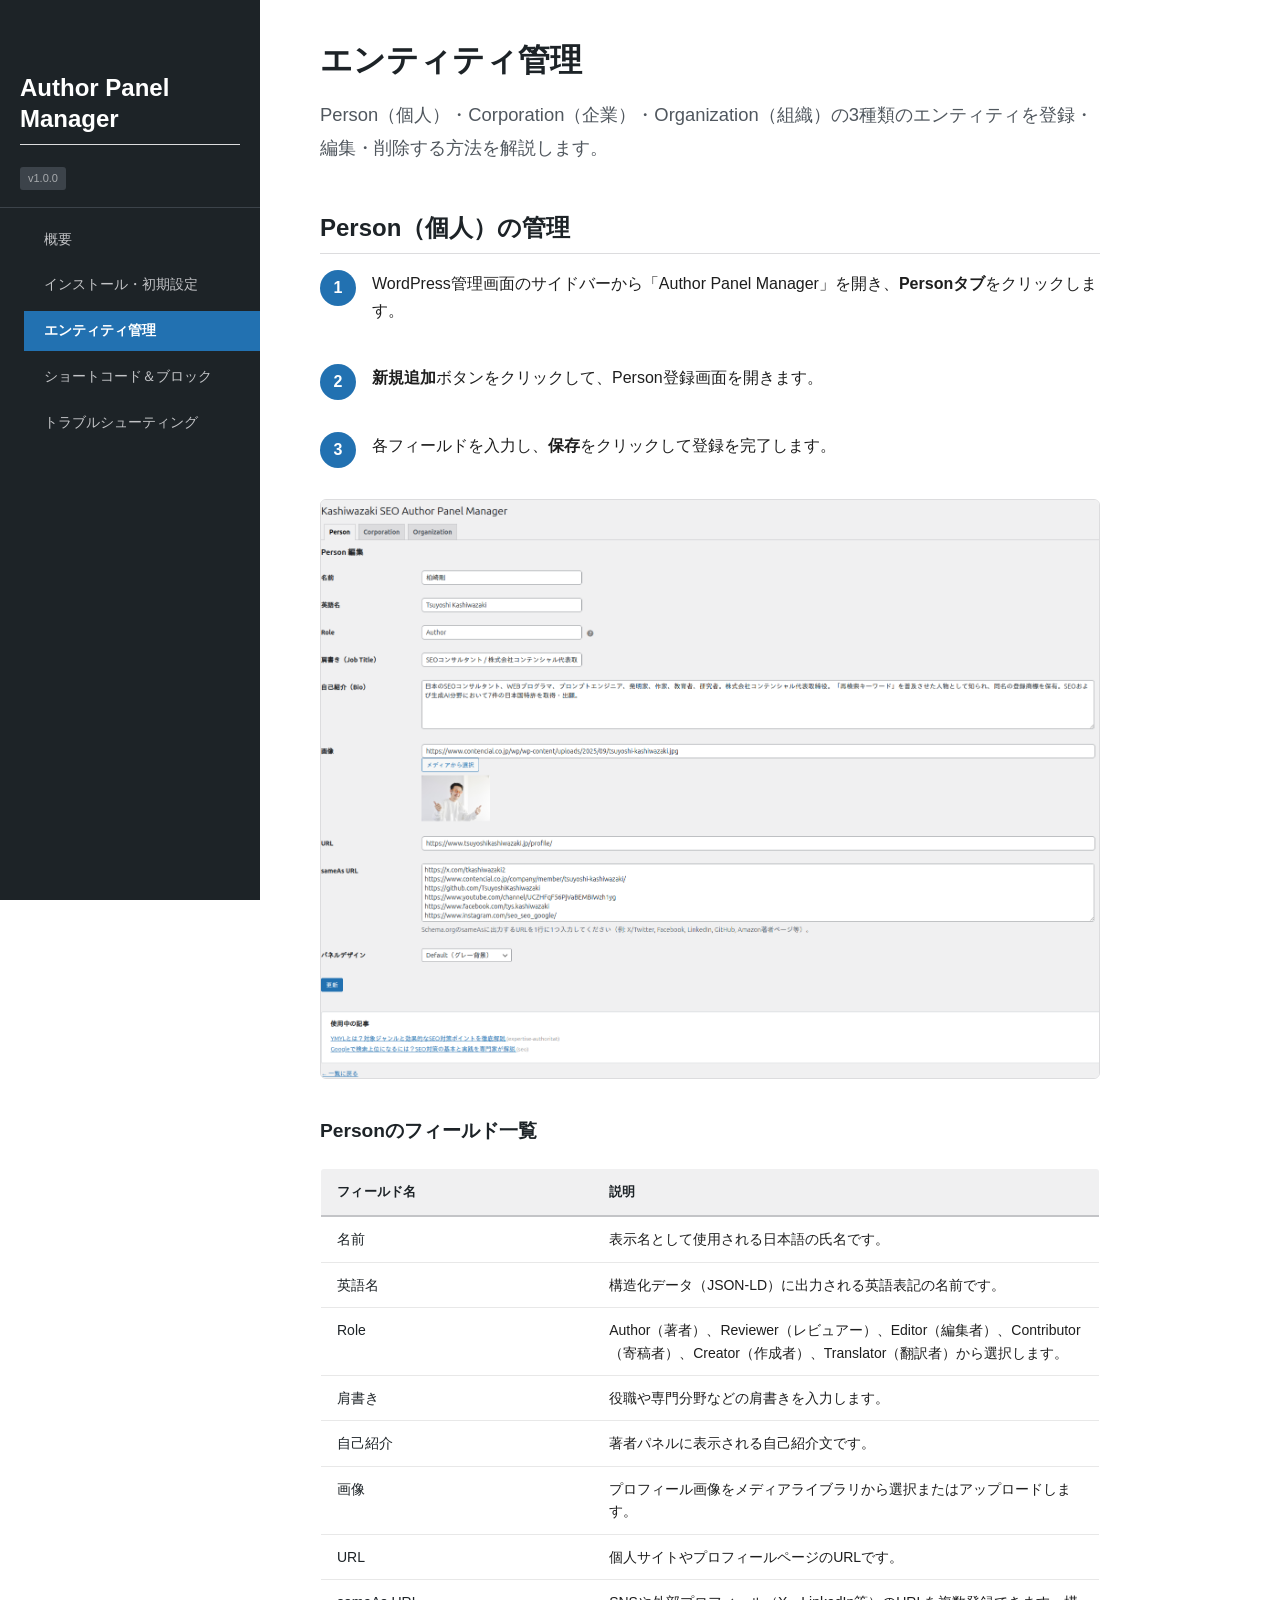
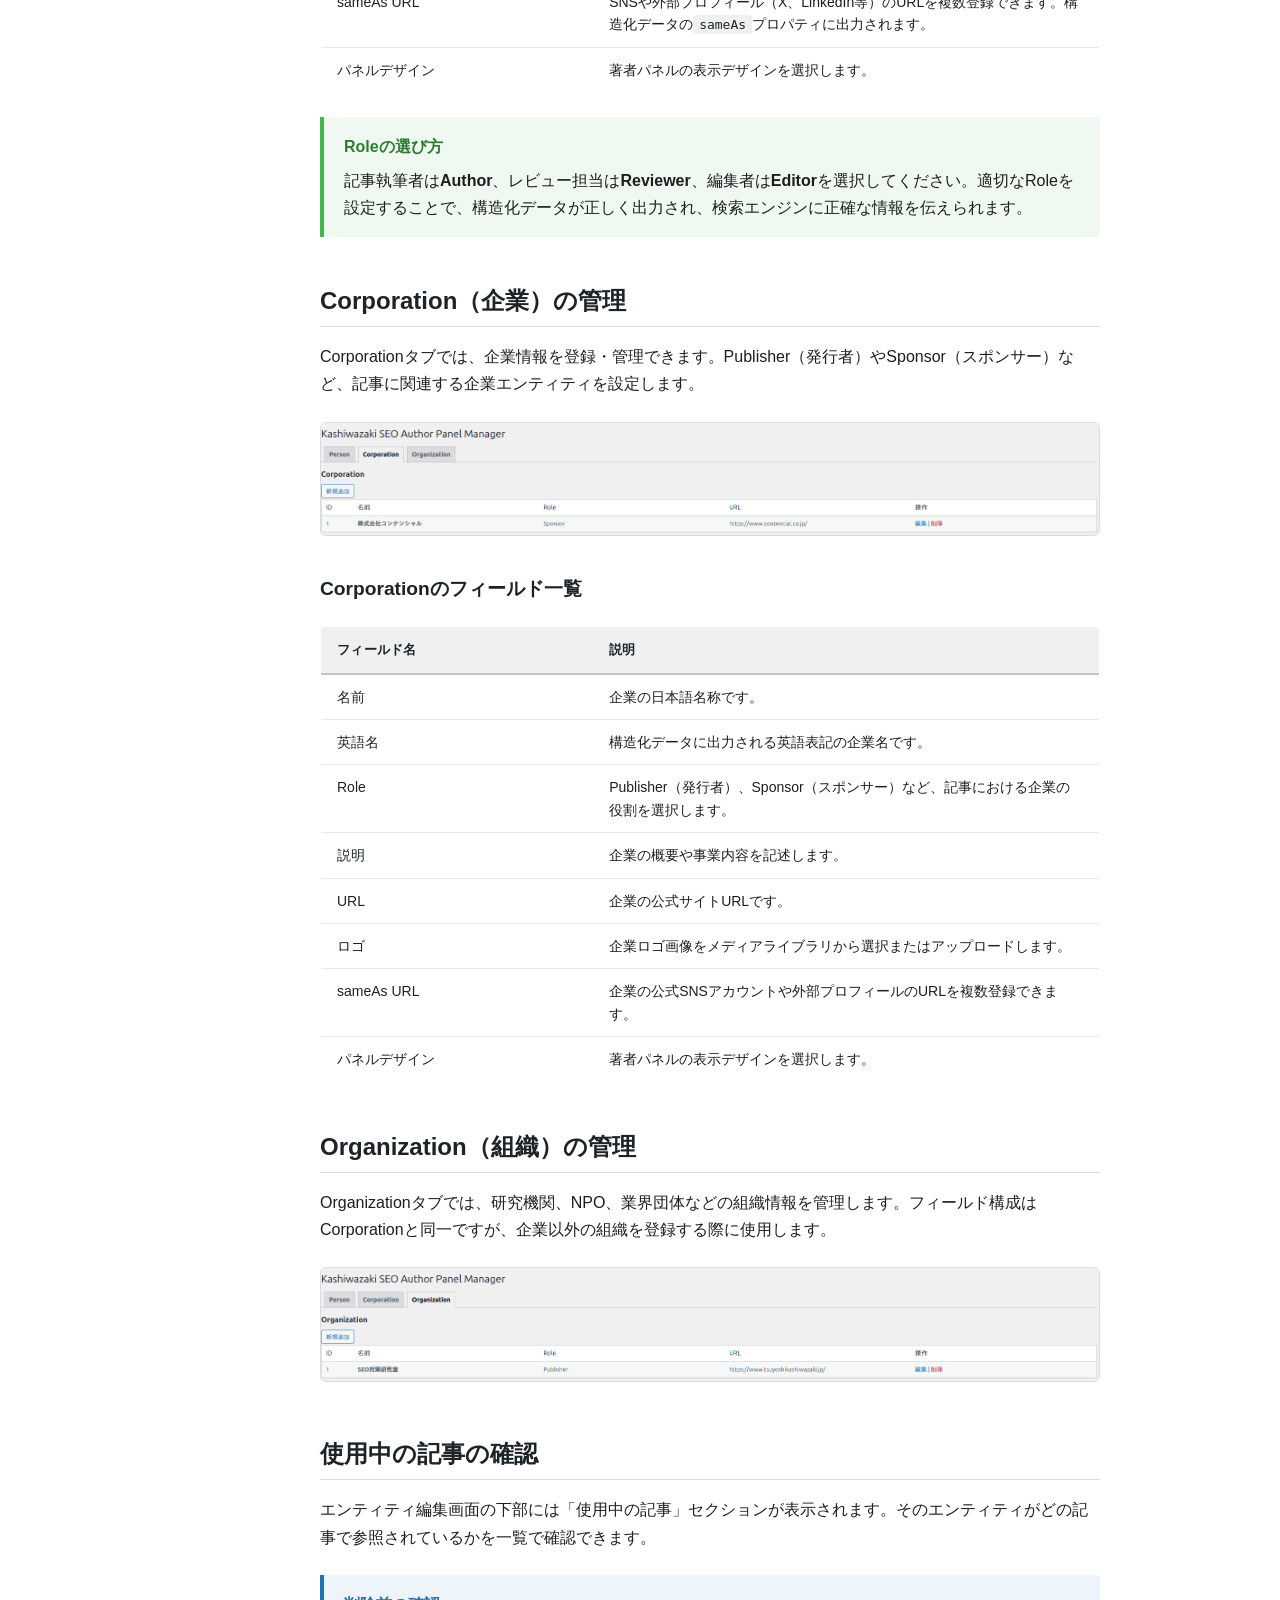
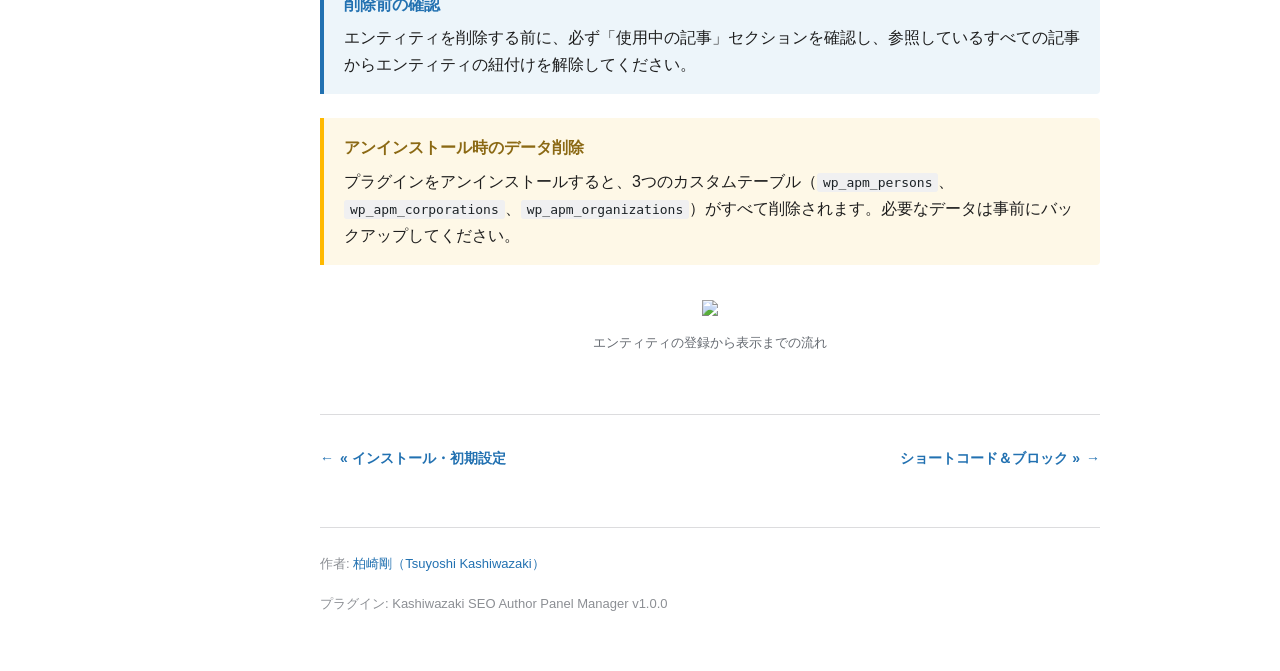
==== docs/entity-management.html @ ad2f17d4 "Initial release v1.0.0 Co-Authored-By: Claude Opus 4.6 (1M context) <noreply@anthropic.com>" ====
<!DOCTYPE html>
<html lang="ja">
<head>
    <meta charset="UTF-8">
    <meta name="viewport" content="width=device-width, initial-scale=1.0">
    <title>エンティティ管理 - Author Panel Manager マニュアル</title>
    <link rel="stylesheet" href="css/style.css?v=1">
</head>
<body>
<button class="hamburger-btn" aria-label="メニューを開く">&#9776;</button>

<nav class="sidebar">
    <div class="sidebar-header">
        <h2 style="color:#fff;">Author Panel Manager</h2>
        <span class="version">v1.0.0</span>
        <img src="images/main-visual.png" alt="" style="width:100%;border-radius:4px;margin-top:8px;">
    </div>
    <ul>
        <li><a href="index.html">概要</a></li>
        <li><a href="setup.html">インストール・初期設定</a></li>
        <li><a href="entity-management.html">エンティティ管理</a></li>
        <li><a href="shortcode-block.html">ショートコード＆ブロック</a></li>
        <li><a href="troubleshooting.html">トラブルシューティング</a></li>
    </ul>
</nav>

<main class="content">
    <h1>エンティティ管理</h1>
    <p class="lead">Person（個人）・Corporation（企業）・Organization（組織）の3種類のエンティティを登録・編集・削除する方法を解説します。</p>

    <h2>Person（個人）の管理</h2>

    <div class="step">
        <div class="step-number">1</div>
        <div class="step-body">
            <p>WordPress管理画面のサイドバーから「Author Panel Manager」を開き、<strong>Personタブ</strong>をクリックします。</p>
        </div>
    </div>

    <div class="step">
        <div class="step-number">2</div>
        <div class="step-body">
            <p><strong>新規追加</strong>ボタンをクリックして、Person登録画面を開きます。</p>
        </div>
    </div>

    <div class="step">
        <div class="step-number">3</div>
        <div class="step-body">
            <p>各フィールドを入力し、<strong>保存</strong>をクリックして登録を完了します。</p>
        </div>
    </div>

    <div class="screenshot"><img src="images/screenshots/02-person-edit.png" class="lightbox-trigger"></div>

    <h3>Personのフィールド一覧</h3>

    <table>
        <thead>
            <tr>
                <th style="width:35%;">フィールド名</th>
                <th>説明</th>
            </tr>
        </thead>
        <tbody>
            <tr>
                <td>名前</td>
                <td>表示名として使用される日本語の氏名です。</td>
            </tr>
            <tr>
                <td>英語名</td>
                <td>構造化データ（JSON-LD）に出力される英語表記の名前です。</td>
            </tr>
            <tr>
                <td>Role</td>
                <td>Author（著者）、Reviewer（レビュアー）、Editor（編集者）、Contributor（寄稿者）、Creator（作成者）、Translator（翻訳者）から選択します。</td>
            </tr>
            <tr>
                <td>肩書き</td>
                <td>役職や専門分野などの肩書きを入力します。</td>
            </tr>
            <tr>
                <td>自己紹介</td>
                <td>著者パネルに表示される自己紹介文です。</td>
            </tr>
            <tr>
                <td>画像</td>
                <td>プロフィール画像をメディアライブラリから選択またはアップロードします。</td>
            </tr>
            <tr>
                <td>URL</td>
                <td>個人サイトやプロフィールページのURLです。</td>
            </tr>
            <tr>
                <td>sameAs URL</td>
                <td>SNSや外部プロフィール（X、LinkedIn等）のURLを複数登録できます。構造化データの<code>sameAs</code>プロパティに出力されます。</td>
            </tr>
            <tr>
                <td>パネルデザイン</td>
                <td>著者パネルの表示デザインを選択します。</td>
            </tr>
        </tbody>
    </table>

    <div class="callout callout-tip">
        <div class="callout-title">Roleの選び方</div>
        <p>記事執筆者は<strong>Author</strong>、レビュー担当は<strong>Reviewer</strong>、編集者は<strong>Editor</strong>を選択してください。適切なRoleを設定することで、構造化データが正しく出力され、検索エンジンに正確な情報を伝えられます。</p>
    </div>

    <h2>Corporation（企業）の管理</h2>

    <p>Corporationタブでは、企業情報を登録・管理できます。Publisher（発行者）やSponsor（スポンサー）など、記事に関連する企業エンティティを設定します。</p>

    <div class="screenshot"><img src="images/screenshots/03-corporation-list.png" class="lightbox-trigger"></div>

    <h3>Corporationのフィールド一覧</h3>

    <table>
        <thead>
            <tr>
                <th style="width:35%;">フィールド名</th>
                <th>説明</th>
            </tr>
        </thead>
        <tbody>
            <tr>
                <td>名前</td>
                <td>企業の日本語名称です。</td>
            </tr>
            <tr>
                <td>英語名</td>
                <td>構造化データに出力される英語表記の企業名です。</td>
            </tr>
            <tr>
                <td>Role</td>
                <td>Publisher（発行者）、Sponsor（スポンサー）など、記事における企業の役割を選択します。</td>
            </tr>
            <tr>
                <td>説明</td>
                <td>企業の概要や事業内容を記述します。</td>
            </tr>
            <tr>
                <td>URL</td>
                <td>企業の公式サイトURLです。</td>
            </tr>
            <tr>
                <td>ロゴ</td>
                <td>企業ロゴ画像をメディアライブラリから選択またはアップロードします。</td>
            </tr>
            <tr>
                <td>sameAs URL</td>
                <td>企業の公式SNSアカウントや外部プロフィールのURLを複数登録できます。</td>
            </tr>
            <tr>
                <td>パネルデザイン</td>
                <td>著者パネルの表示デザインを選択します。</td>
            </tr>
        </tbody>
    </table>

    <h2>Organization（組織）の管理</h2>

    <p>Organizationタブでは、研究機関、NPO、業界団体などの組織情報を管理します。フィールド構成はCorporationと同一ですが、企業以外の組織を登録する際に使用します。</p>

    <div class="screenshot"><img src="images/screenshots/04-organization-list.png" class="lightbox-trigger"></div>

    <h2>使用中の記事の確認</h2>

    <p>エンティティ編集画面の下部には「使用中の記事」セクションが表示されます。そのエンティティがどの記事で参照されているかを一覧で確認できます。</p>

    <div class="callout callout-note">
        <div class="callout-title">削除前の確認</div>
        <p>エンティティを削除する前に、必ず「使用中の記事」セクションを確認し、参照しているすべての記事からエンティティの紐付けを解除してください。</p>
    </div>

    <div class="callout callout-warning">
        <div class="callout-title">アンインストール時のデータ削除</div>
        <p>プラグインをアンインストールすると、3つのカスタムテーブル（<code>wp_apm_persons</code>、<code>wp_apm_corporations</code>、<code>wp_apm_organizations</code>）がすべて削除されます。必要なデータは事前にバックアップしてください。</p>
    </div>

    <figure class="infographic">
        <img src="images/infographics/entity-management-flow.png">
        <figcaption>エンティティの登録から表示までの流れ</figcaption>
    </figure>

    <nav class="page-nav">
        <a href="setup.html" class="prev">&laquo; インストール・初期設定</a>
        <a href="shortcode-block.html" class="next">ショートコード＆ブロック &raquo;</a>
    </nav>

    <footer class="manual-footer">
        <p>作者: <a href="https://www.tsuyoshikashiwazaki.jp/profile/" target="_blank" rel="noopener">柏崎剛（Tsuyoshi Kashiwazaki）</a></p>
        <p>プラグイン: Kashiwazaki SEO Author Panel Manager v1.0.0</p>
    </footer>
</main>

<div class="lightbox"></div>
<script src="js/manual.js?v=1"></script>
</body>
</html>
---- docs/css/style.css ----
/* ========================================
   WordPress Plugin Manual - Common Stylesheet
   ======================================== */

/* ========================================
   1. Base / Reset
   ======================================== */

*,
*::before,
*::after {
    margin: 0;
    padding: 0;
    box-sizing: border-box;
}

html {
    font-size: 16px;
    scroll-behavior: smooth;
}

body {
    font-family: -apple-system, BlinkMacSystemFont, "Segoe UI", Roboto, Oxygen,
        Ubuntu, Cantarell, "Fira Sans", "Droid Sans", "Helvetica Neue", Arial,
        sans-serif;
    color: #1e1e1e;
    background: #fff;
    line-height: 1.7;
}

img {
    max-width: 100%;
    height: auto;
}

a {
    color: #2271b1;
    text-decoration: none;
}

a:hover {
    color: #135e96;
    text-decoration: underline;
}

/* ========================================
   2. Sidebar
   ======================================== */

.sidebar {
    position: fixed;
    top: 0;
    left: 0;
    width: 260px;
    height: 100vh;
    background: #1d2327;
    color: #fff;
    overflow-y: auto;
    z-index: 100;
    padding-bottom: 40px;
}

.sidebar-header {
    padding: 24px 20px 16px;
    border-bottom: 1px solid #3c434a;
}

.sidebar-header h1 {
    font-size: 15px;
    font-weight: 600;
    line-height: 1.4;
    color: #fff;
}

.sidebar-header .version {
    display: inline-block;
    margin-top: 6px;
    font-size: 11px;
    color: #a7aaad;
    background: #3c434a;
    padding: 2px 8px;
    border-radius: 3px;
}

.sidebar ul {
    list-style: none;
    padding: 12px 0;
}

.sidebar ul li a {
    display: block;
    padding: 8px 20px;
    color: #c3c4c7;
    font-size: 14px;
    transition: background 0.15s, color 0.15s;
}

.sidebar ul li a:hover {
    background: #2c3338;
    color: #fff;
    text-decoration: none;
}

.sidebar ul li.active a {
    background: #2271b1;
    color: #fff;
    font-weight: 600;
}

.sidebar ul li.section-label {
    padding: 18px 20px 4px;
    font-size: 11px;
    font-weight: 700;
    text-transform: uppercase;
    letter-spacing: 0.06em;
    color: #8c8f94;
}

/* ========================================
   3. Main Content
   ======================================== */

.content {
    margin-left: 260px;
    max-width: 900px;
    padding: 40px 60px;
}

/* ========================================
   4. Typography
   ======================================== */

h1, h2, h3, h4, h5, h6 {
    color: #1d2327;
    font-weight: 600;
    line-height: 1.3;
}

h1 {
    font-size: 2rem;
    margin-bottom: 16px;
}

h2 {
    font-size: 1.5rem;
    margin-top: 48px;
    margin-bottom: 16px;
    padding-bottom: 10px;
    border-bottom: 1px solid #dcdcde;
}

h3 {
    font-size: 1.2rem;
    margin-top: 32px;
    margin-bottom: 12px;
}

h4 {
    font-size: 1.05rem;
    margin-top: 24px;
    margin-bottom: 8px;
}

p {
    margin-bottom: 16px;
}

.lead {
    font-size: 1.15rem;
    color: #50575e;
    line-height: 1.8;
    margin-bottom: 24px;
}

/* ========================================
   5. Steps
   ======================================== */

.step {
    display: flex;
    gap: 16px;
    margin-bottom: 24px;
    align-items: flex-start;
}

.step-number {
    flex-shrink: 0;
    width: 36px;
    height: 36px;
    background: #2271b1;
    color: #fff;
    border-radius: 50%;
    display: flex;
    align-items: center;
    justify-content: center;
    font-size: 16px;
    font-weight: 700;
    line-height: 1;
}

.step-content {
    flex: 1;
    padding-top: 4px;
}

.step-content p:last-child {
    margin-bottom: 0;
}

/* ========================================
   6. Callout Boxes
   ======================================== */

.callout {
    padding: 16px 20px;
    margin: 24px 0;
    border-left: 4px solid;
    border-radius: 0 4px 4px 0;
}

.callout-title {
    font-weight: 700;
    margin-bottom: 6px;
}

.callout p:last-child {
    margin-bottom: 0;
}

.callout-tip {
    border-left-color: #46b450;
    background: #f0f9f1;
}

.callout-tip .callout-title {
    color: #2e7d32;
}

.callout-warning {
    border-left-color: #ffb900;
    background: #fef8e7;
}

.callout-warning .callout-title {
    color: #8b6914;
}

.callout-note {
    border-left-color: #2271b1;
    background: #edf5fa;
}

.callout-note .callout-title {
    color: #2271b1;
}

/* ========================================
   7. Screenshots
   ======================================== */

.screenshot {
    margin: 24px 0;
    text-align: center;
}

.screenshot img {
    max-width: 100%;
    border: 1px solid #dcdcde;
    border-radius: 6px;
    cursor: zoom-in;
}

.screenshot figcaption,
.screenshot .caption {
    font-size: 13px;
    color: #646970;
    margin-top: 8px;
    font-style: italic;
}

/* ========================================
   8. Infographic Images
   ======================================== */

.infographic {
    margin: 32px 0;
    text-align: center;
}

.infographic img {
    max-width: 100%;
    display: inline-block;
}

.infographic figcaption,
.infographic .caption {
    font-size: 13px;
    color: #646970;
    margin-top: 8px;
}

/* ========================================
   9. Feature Cards
   ======================================== */

.feature-cards {
    display: grid;
    grid-template-columns: repeat(3, 1fr);
    gap: 20px;
    margin: 24px 0;
}

.feature-card {
    background: #f6f7f7;
    border-radius: 6px;
    padding: 24px 20px;
    text-align: center;
}

.feature-card h4 {
    margin-top: 0;
    margin-bottom: 8px;
}

.feature-card p {
    font-size: 14px;
    color: #50575e;
    margin-bottom: 0;
}

.feature-card .icon {
    font-size: 28px;
    margin-bottom: 12px;
    display: block;
}

/* ========================================
   10. Tables (widefat style)
   ======================================== */

table,
table.widefat {
    width: 100%;
    border-collapse: collapse;
    margin: 24px 0;
    font-size: 14px;
    border: 1px solid #dcdcde;
    border-radius: 4px;
    overflow: hidden;
}

table thead th,
table.widefat thead th {
    background: #f0f0f1;
    text-align: left;
    padding: 12px 16px;
    font-weight: 600;
    font-size: 13px;
    color: #1d2327;
    border-bottom: 2px solid #c3c4c7;
    letter-spacing: 0.02em;
}

table tbody td,
table.widefat tbody td {
    padding: 11px 16px;
    border-bottom: 1px solid #e8e8e8;
    vertical-align: top;
    line-height: 1.6;
}

table tbody tr:hover,
table.widefat tbody tr:hover {
    background: #f6f7f7;
}

table tbody tr:last-child td,
table.widefat tbody tr:last-child td {
    border-bottom: none;
}

table tbody td:first-child {
    font-weight: 500;
    color: #1d2327;
}

/* ========================================
   11. HTTP Status Color Coding
   ======================================== */

.http-2xx {
    color: #00a32a;
    font-weight: 600;
}

.http-3xx {
    color: #2271b1;
    font-weight: 600;
}

.http-4xx {
    color: #dba617;
    font-weight: 600;
}

.http-5xx {
    color: #d63638;
    font-weight: 600;
}

/* ========================================
   12. Status Badges
   ======================================== */

.status-badge {
    display: inline-block;
    padding: 2px 10px;
    border-radius: 12px;
    font-size: 12px;
    font-weight: 600;
    line-height: 1.6;
    white-space: nowrap;
}

.status-ok {
    background: #edfaef;
    color: #00a32a;
}

.status-warning {
    background: #fef8e7;
    color: #996800;
}

.status-error {
    background: #fcf0f1;
    color: #d63638;
}

/* ========================================
   13. Lightbox Overlay
   ======================================== */

.lightbox {
    display: none;
    position: fixed;
    inset: 0;
    z-index: 9999;
    background: rgba(0, 0, 0, 0.85);
    align-items: center;
    justify-content: center;
    cursor: zoom-out;
}

.lightbox.active {
    display: flex;
}

.lightbox img {
    max-width: 90vw;
    max-height: 90vh;
    border-radius: 4px;
    box-shadow: 0 4px 30px rgba(0, 0, 0, 0.4);
}

.lightbox-close {
    position: absolute;
    top: 20px;
    right: 28px;
    background: none;
    border: none;
    color: #fff;
    font-size: 36px;
    cursor: pointer;
    line-height: 1;
    opacity: 0.8;
    transition: opacity 0.15s;
}

.lightbox-close:hover {
    opacity: 1;
}

/* ========================================
   14. Page Navigation
   ======================================== */

.page-nav {
    display: flex;
    justify-content: space-between;
    margin-top: 60px;
    padding-top: 24px;
    border-top: 1px solid #dcdcde;
}

.page-nav a {
    display: inline-flex;
    align-items: center;
    gap: 6px;
    font-size: 14px;
    font-weight: 600;
    color: #2271b1;
    padding: 8px 0;
}

.page-nav a:hover {
    color: #135e96;
    text-decoration: none;
}

.page-nav .prev::before {
    content: "\2190";
}

.page-nav .next::after {
    content: "\2192";
}

/* ========================================
   15. Manual Footer
   ======================================== */

.manual-footer {
    margin-top: 48px;
    padding: 24px 0 0;
    border-top: 1px solid #dcdcde;
    font-size: 13px;
    color: #8c8f94;
    line-height: 1.8;
}

.manual-footer a {
    color: #2271b1;
}

.manual-footer a:hover {
    color: #135e96;
}

/* ========================================
   16. Code Blocks
   ======================================== */

code {
    background: #f0f0f1;
    padding: 2px 6px;
    border-radius: 3px;
    font-size: 13px;
    font-family: Menlo, Consolas, "DejaVu Sans Mono", monospace;
    color: #1d2327;
}

pre {
    background: #2c3338;
    color: #e4e6e8;
    padding: 20px 24px;
    border-radius: 6px;
    overflow-x: auto;
    margin: 24px 0;
    font-size: 13px;
    line-height: 1.6;
}

pre code {
    background: none;
    padding: 0;
    border-radius: 0;
    color: inherit;
    font-size: inherit;
}

/* ========================================
   17. Lists
   ======================================== */

ul, ol {
    margin: 0 0 16px 24px;
}

li {
    margin-bottom: 6px;
}

/* ========================================
   18. Hamburger Menu Button
   ======================================== */

.hamburger-btn {
    display: none;
    position: fixed;
    top: 12px;
    left: 12px;
    z-index: 200;
    background: #1d2327;
    border: none;
    color: #fff;
    width: 40px;
    height: 40px;
    border-radius: 4px;
    cursor: pointer;
    font-size: 22px;
    align-items: center;
    justify-content: center;
    line-height: 1;
}

/* ========================================
   19. Responsive (max-width: 768px)
   ======================================== */

@media (max-width: 768px) {
    .sidebar {
        transform: translateX(-100%);
        transition: transform 0.25s ease;
    }

    .sidebar.open {
        transform: translateX(0);
    }

    .content {
        margin-left: 0;
        padding: 60px 20px 40px;
    }

    .hamburger-btn {
        display: flex;
    }

    .feature-cards {
        grid-template-columns: 1fr;
    }

    .page-nav {
        flex-direction: column;
        gap: 12px;
    }

    table.widefat {
        font-size: 13px;
    }

    table.widefat thead th,
    table.widefat tbody td {
        padding: 8px 10px;
    }

    h1 {
        font-size: 1.6rem;
    }

    h2 {
        font-size: 1.3rem;
    }
}
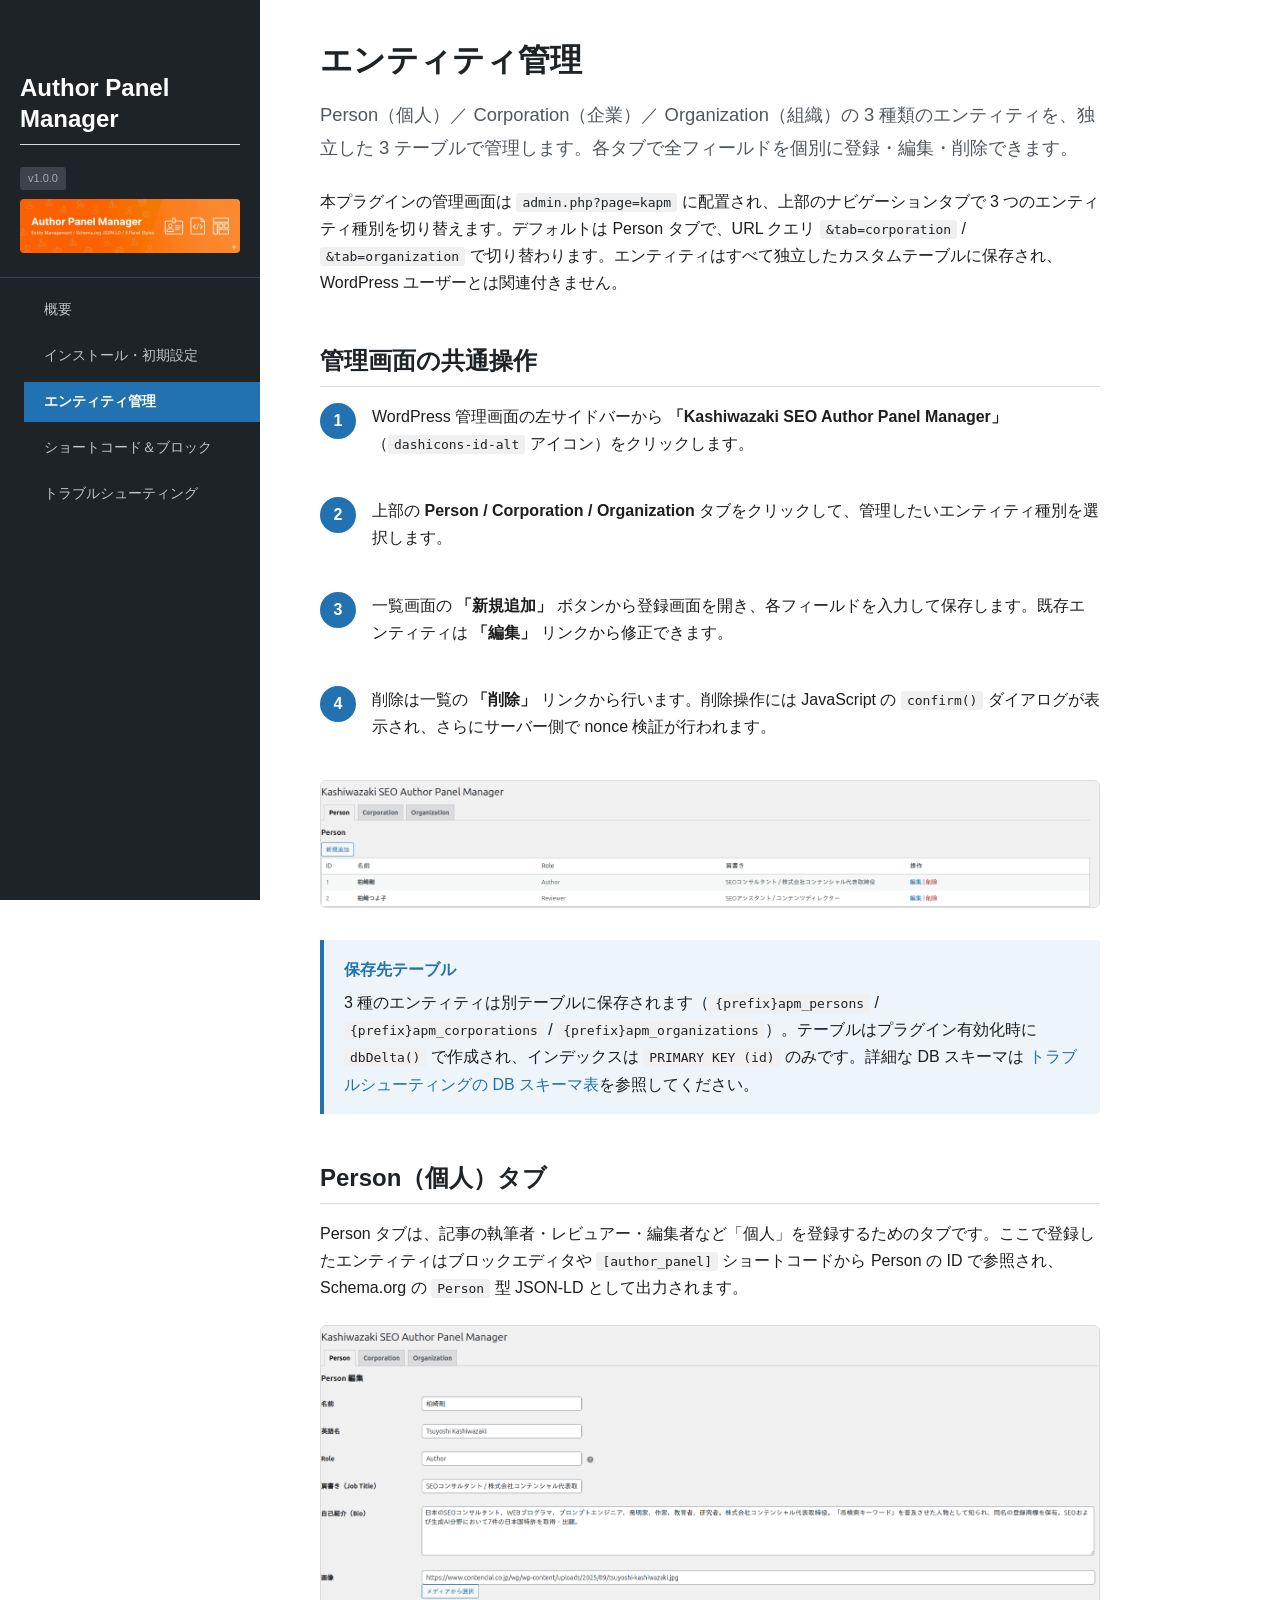
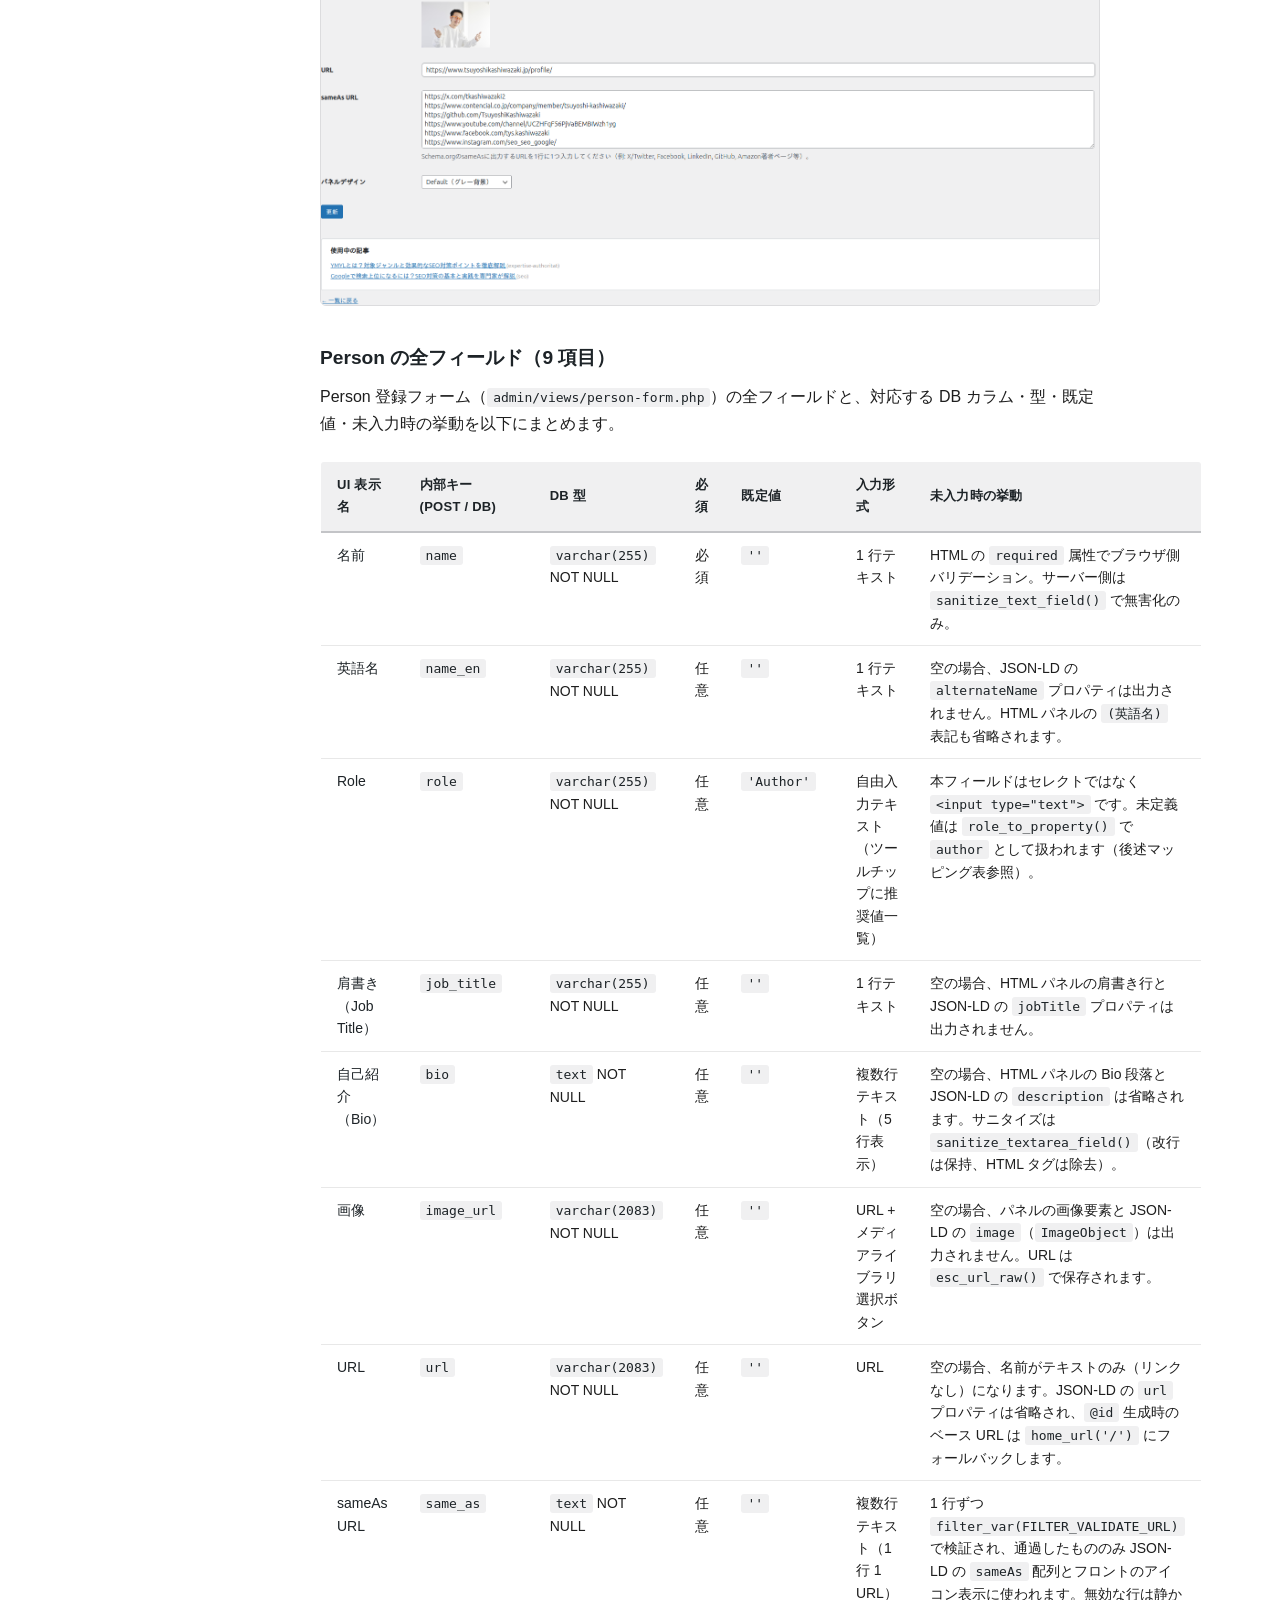
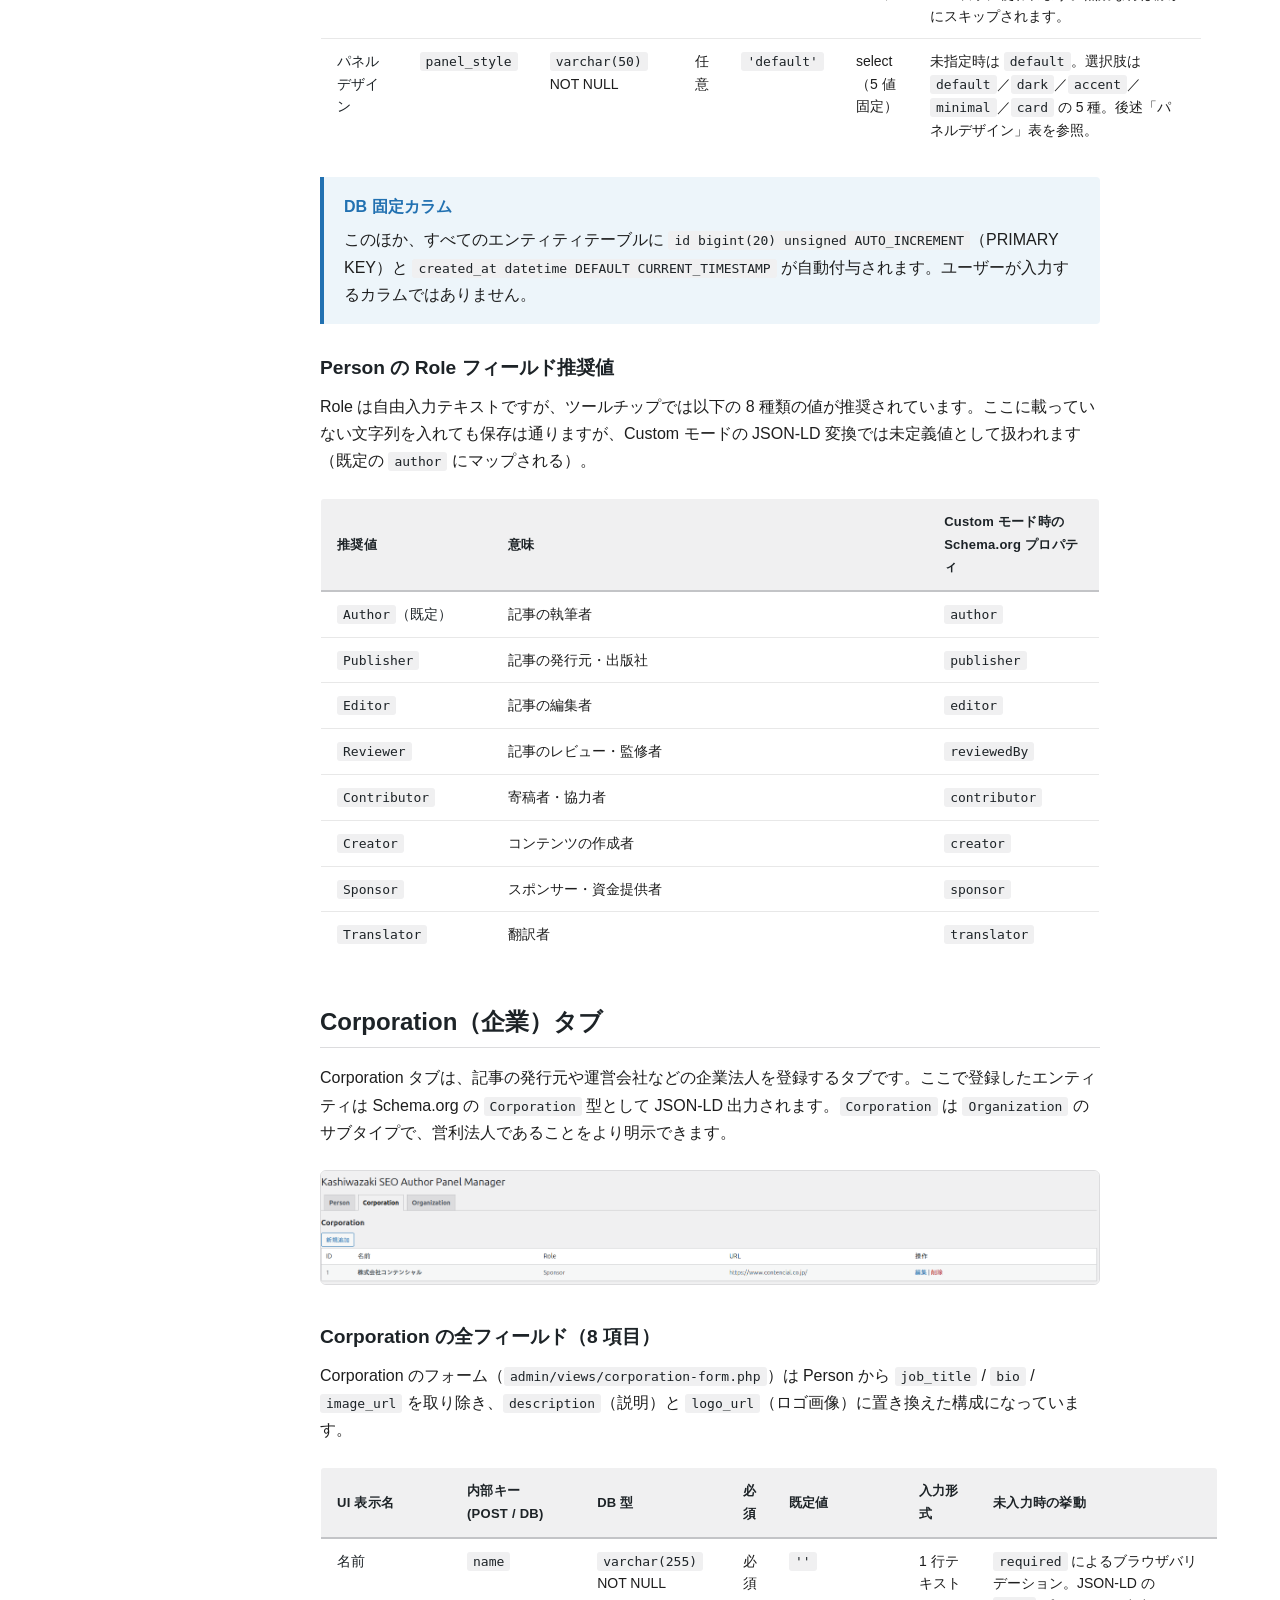
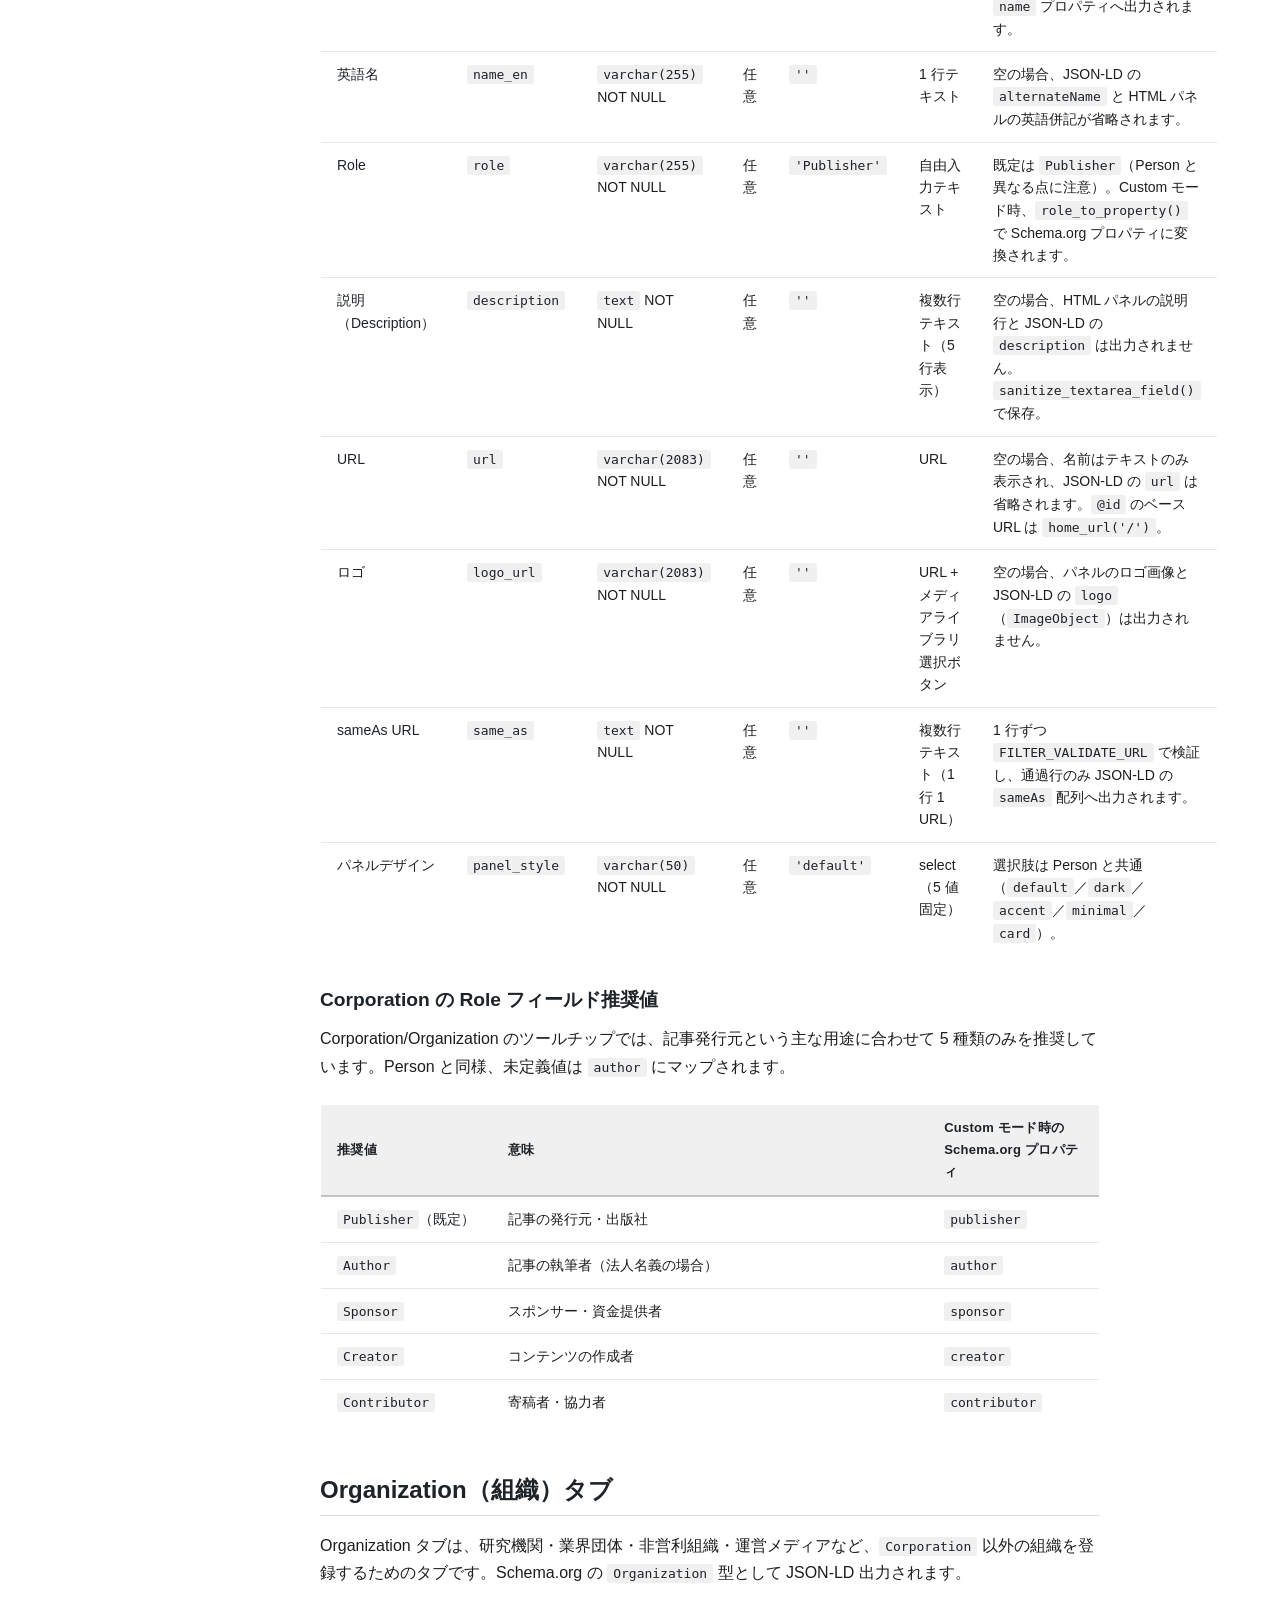
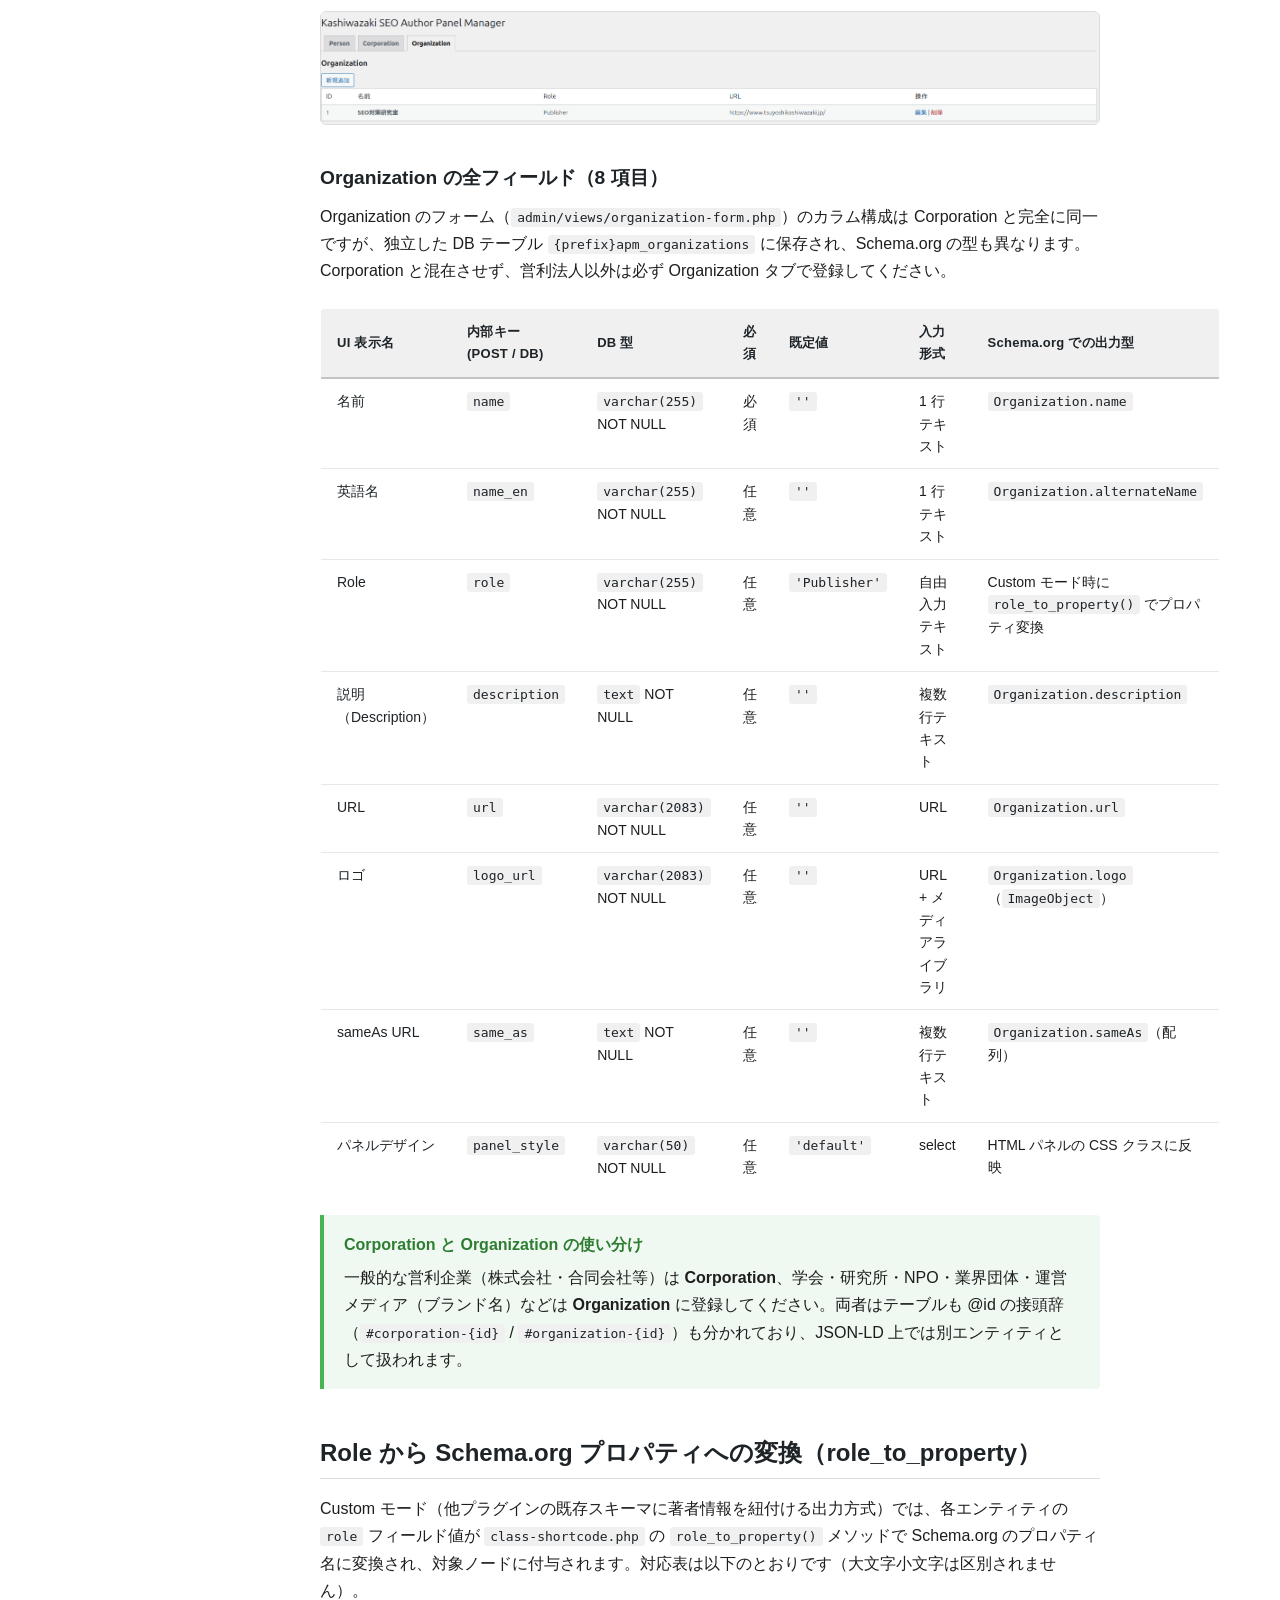
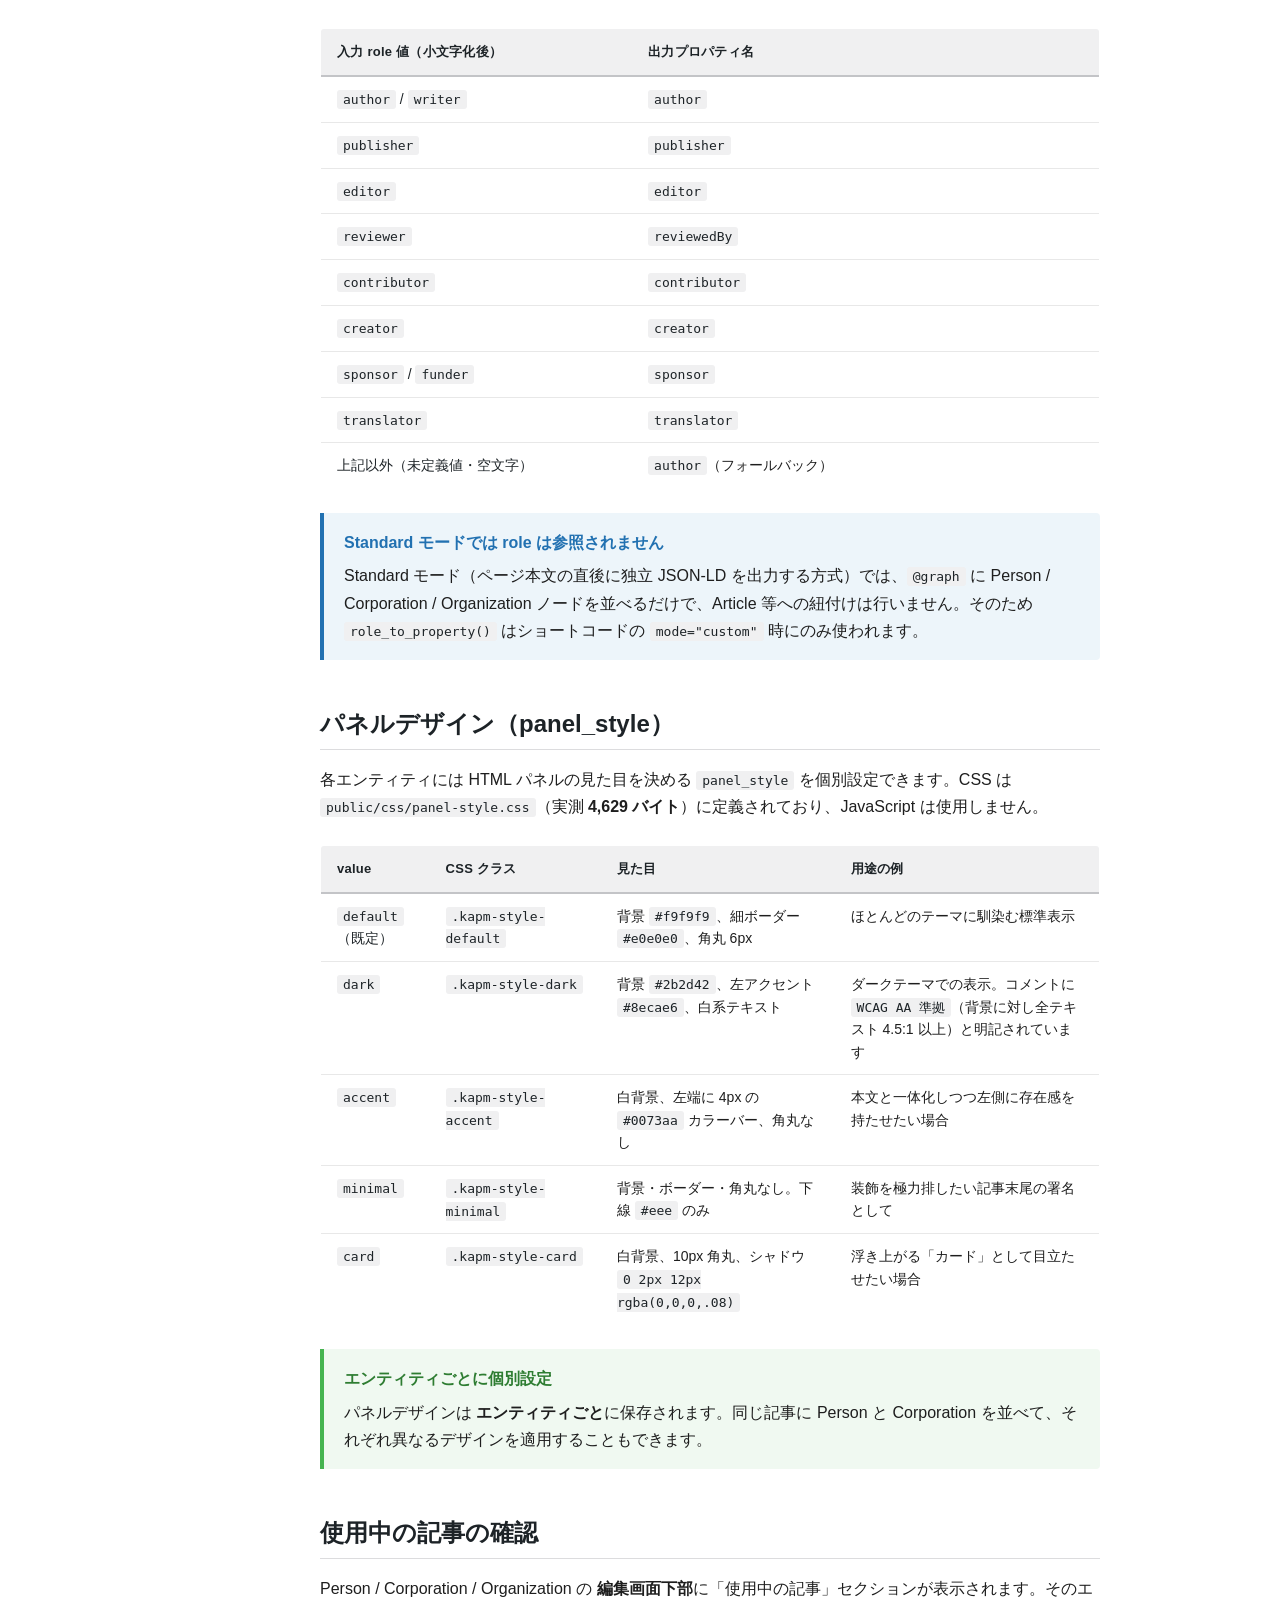
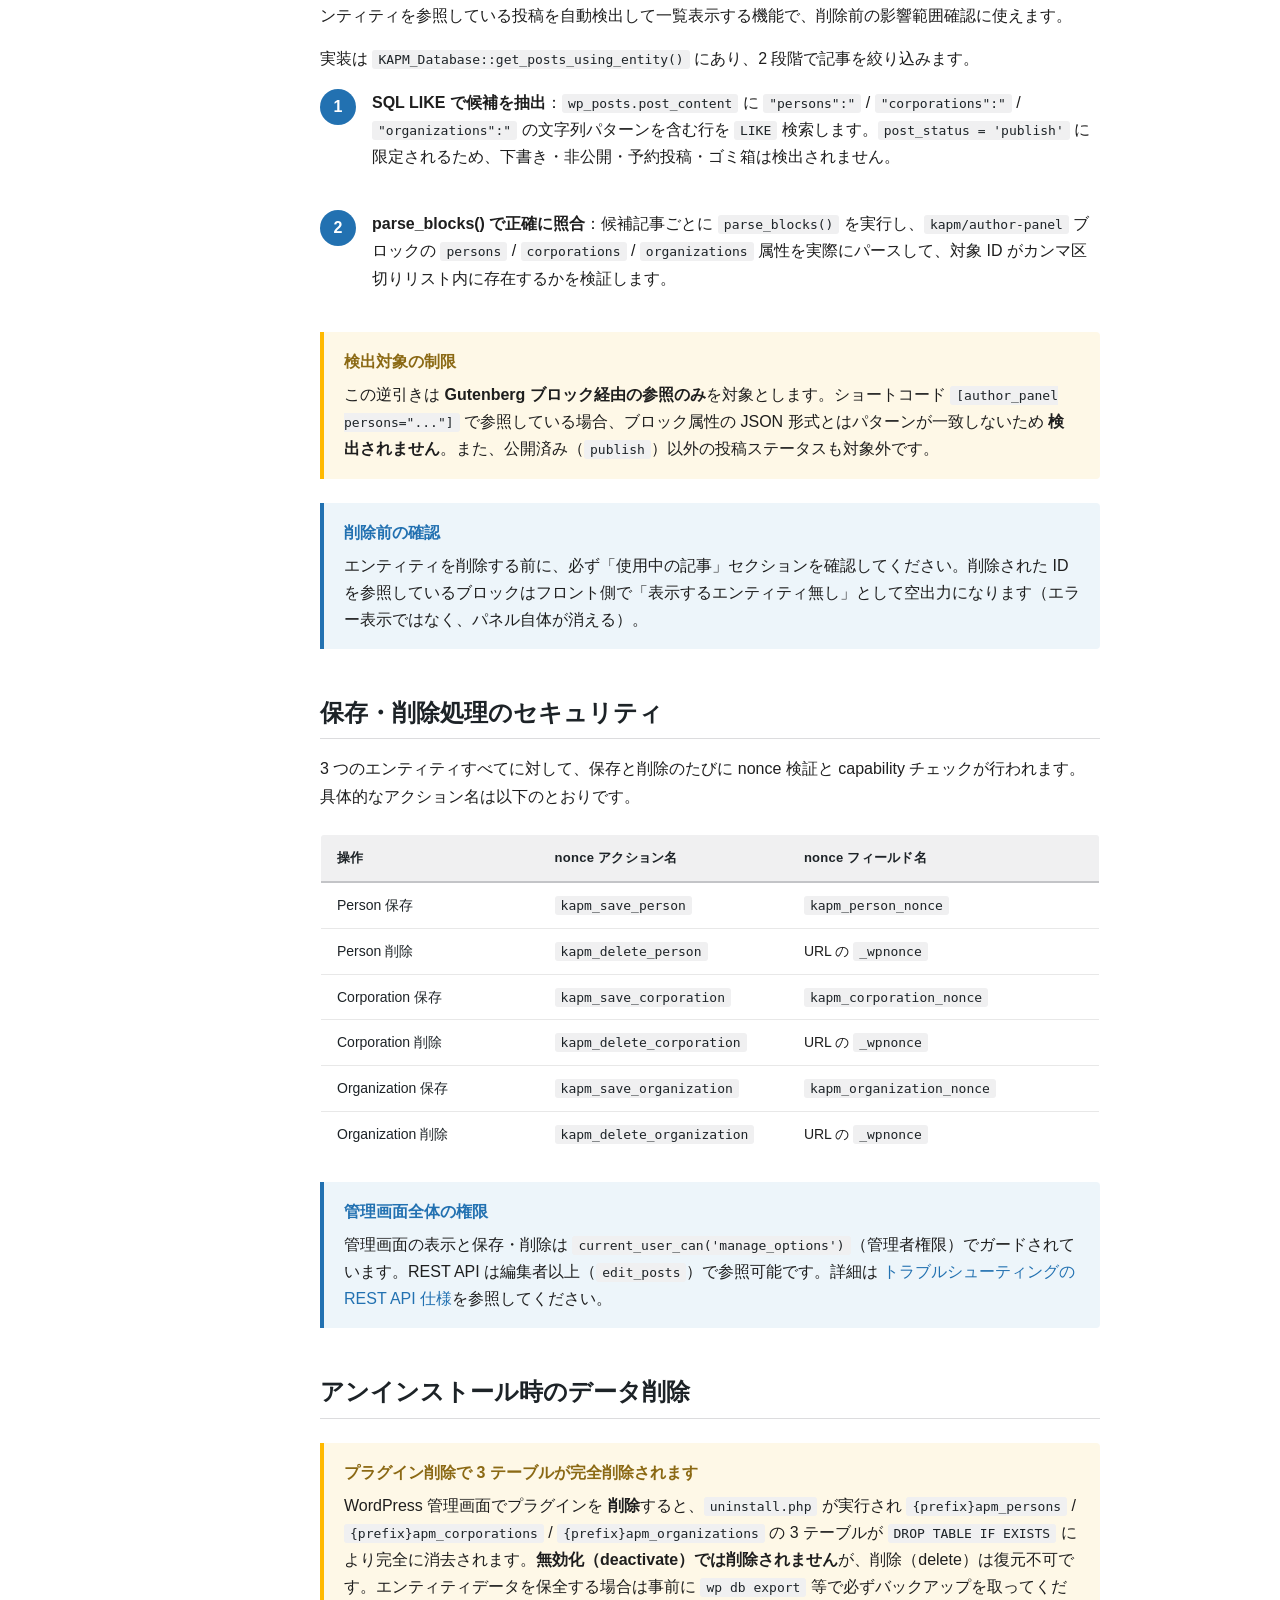
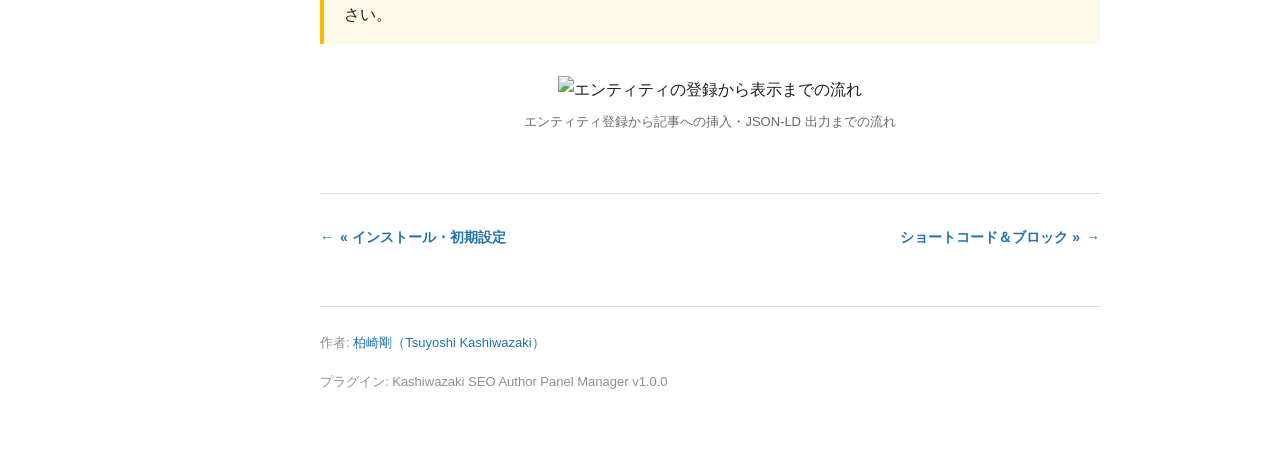
==== commit d8eef49b: "docs: expand manual to reference-plugin depth Enriched all 5 pages (index, setup, entity-management," ====
--- a/docs/entity-management.html
+++ b/docs/entity-management.html
@@ -4,7 +4,7 @@
     <meta charset="UTF-8">
     <meta name="viewport" content="width=device-width, initial-scale=1.0">
     <title>エンティティ管理 - Author Panel Manager マニュアル</title>
-    <link rel="stylesheet" href="css/style.css?v=1">
+    <link rel="stylesheet" href="css/style.css?v=2">
 </head>
 <body>
 <button class="hamburger-btn" aria-label="メニューを開く">&#9776;</button>
@@ -26,161 +26,549 @@
 
 <main class="content">
     <h1>エンティティ管理</h1>
-    <p class="lead">Person（個人）・Corporation（企業）・Organization（組織）の3種類のエンティティを登録・編集・削除する方法を解説します。</p>
-
-    <h2>Person（個人）の管理</h2>
+    <p class="lead">Person（個人）／ Corporation（企業）／ Organization（組織）の 3 種類のエンティティを、独立した 3 テーブルで管理します。各タブで全フィールドを個別に登録・編集・削除できます。</p>
+
+    <p>本プラグインの管理画面は <code>admin.php?page=kapm</code> に配置され、上部のナビゲーションタブで 3 つのエンティティ種別を切り替えます。デフォルトは Person タブで、URL クエリ <code>&amp;tab=corporation</code> / <code>&amp;tab=organization</code> で切り替わります。エンティティはすべて独立したカスタムテーブルに保存され、WordPress ユーザーとは関連付きません。</p>
+
+    <h2>管理画面の共通操作</h2>
 
     <div class="step">
         <div class="step-number">1</div>
         <div class="step-body">
-            <p>WordPress管理画面のサイドバーから「Author Panel Manager」を開き、<strong>Personタブ</strong>をクリックします。</p>
+            <p>WordPress 管理画面の左サイドバーから <strong>「Kashiwazaki SEO Author Panel Manager」</strong>（<code>dashicons-id-alt</code> アイコン）をクリックします。</p>
         </div>
     </div>
-
     <div class="step">
         <div class="step-number">2</div>
         <div class="step-body">
-            <p><strong>新規追加</strong>ボタンをクリックして、Person登録画面を開きます。</p>
+            <p>上部の <strong>Person / Corporation / Organization</strong> タブをクリックして、管理したいエンティティ種別を選択します。</p>
         </div>
     </div>
-
     <div class="step">
         <div class="step-number">3</div>
         <div class="step-body">
-            <p>各フィールドを入力し、<strong>保存</strong>をクリックして登録を完了します。</p>
+            <p>一覧画面の <strong>「新規追加」</strong> ボタンから登録画面を開き、各フィールドを入力して保存します。既存エンティティは <strong>「編集」</strong> リンクから修正できます。</p>
         </div>
     </div>
-
-    <div class="screenshot"><img src="images/screenshots/02-person-edit.png" class="lightbox-trigger"></div>
-
-    <h3>Personのフィールド一覧</h3>
-
-    <table>
-        <thead>
-            <tr>
-                <th style="width:35%;">フィールド名</th>
-                <th>説明</th>
+    <div class="step">
+        <div class="step-number">4</div>
+        <div class="step-body">
+            <p>削除は一覧の <strong>「削除」</strong> リンクから行います。削除操作には JavaScript の <code>confirm()</code> ダイアログが表示され、さらにサーバー側で nonce 検証が行われます。</p>
+        </div>
+    </div>
+
+    <div class="screenshot"><img src="images/screenshots/01-person-list.png" alt="Person 一覧画面" class="lightbox-trigger"></div>
+
+    <div class="callout callout-note">
+        <div class="callout-title">保存先テーブル</div>
+        <p>3 種のエンティティは別テーブルに保存されます（<code>{prefix}apm_persons</code> / <code>{prefix}apm_corporations</code> / <code>{prefix}apm_organizations</code>）。テーブルはプラグイン有効化時に <code>dbDelta()</code> で作成され、インデックスは <code>PRIMARY KEY (id)</code> のみです。詳細な DB スキーマは <a href="troubleshooting.html#db-schema">トラブルシューティングの DB スキーマ表</a>を参照してください。</p>
+    </div>
+
+    <h2>Person（個人）タブ</h2>
+
+    <p>Person タブは、記事の執筆者・レビュアー・編集者など「個人」を登録するためのタブです。ここで登録したエンティティはブロックエディタや <code>[author_panel]</code> ショートコードから Person の ID で参照され、Schema.org の <code>Person</code> 型 JSON-LD として出力されます。</p>
+
+    <div class="screenshot"><img src="images/screenshots/02-person-edit.png" alt="Person 編集画面" class="lightbox-trigger"></div>
+
+    <h3>Person の全フィールド（9 項目）</h3>
+
+    <p>Person 登録フォーム（<code>admin/views/person-form.php</code>）の全フィールドと、対応する DB カラム・型・既定値・未入力時の挙動を以下にまとめます。</p>
+
+    <table>
+        <thead>
+            <tr>
+                <th style="width:18%;">UI 表示名</th>
+                <th style="width:14%;">内部キー<br>(POST / DB)</th>
+                <th style="width:12%;">DB 型</th>
+                <th style="width:8%;">必須</th>
+                <th style="width:12%;">既定値</th>
+                <th style="width:12%;">入力形式</th>
+                <th>未入力時の挙動</th>
             </tr>
         </thead>
         <tbody>
             <tr>
                 <td>名前</td>
-                <td>表示名として使用される日本語の氏名です。</td>
+                <td><code>name</code></td>
+                <td><code>varchar(255)</code> NOT NULL</td>
+                <td>必須</td>
+                <td><code>''</code></td>
+                <td>1 行テキスト</td>
+                <td>HTML の <code>required</code> 属性でブラウザ側バリデーション。サーバー側は <code>sanitize_text_field()</code> で無害化のみ。</td>
             </tr>
             <tr>
                 <td>英語名</td>
-                <td>構造化データ（JSON-LD）に出力される英語表記の名前です。</td>
+                <td><code>name_en</code></td>
+                <td><code>varchar(255)</code> NOT NULL</td>
+                <td>任意</td>
+                <td><code>''</code></td>
+                <td>1 行テキスト</td>
+                <td>空の場合、JSON-LD の <code>alternateName</code> プロパティは出力されません。HTML パネルの <code>(英語名)</code> 表記も省略されます。</td>
             </tr>
             <tr>
                 <td>Role</td>
-                <td>Author（著者）、Reviewer（レビュアー）、Editor（編集者）、Contributor（寄稿者）、Creator（作成者）、Translator（翻訳者）から選択します。</td>
-            </tr>
-            <tr>
-                <td>肩書き</td>
-                <td>役職や専門分野などの肩書きを入力します。</td>
-            </tr>
-            <tr>
-                <td>自己紹介</td>
-                <td>著者パネルに表示される自己紹介文です。</td>
+                <td><code>role</code></td>
+                <td><code>varchar(255)</code> NOT NULL</td>
+                <td>任意</td>
+                <td><code>'Author'</code></td>
+                <td>自由入力テキスト（ツールチップに推奨値一覧）</td>
+                <td>本フィールドはセレクトではなく <code>&lt;input type="text"&gt;</code> です。未定義値は <code>role_to_property()</code> で <code>author</code> として扱われます（後述マッピング表参照）。</td>
+            </tr>
+            <tr>
+                <td>肩書き（Job Title）</td>
+                <td><code>job_title</code></td>
+                <td><code>varchar(255)</code> NOT NULL</td>
+                <td>任意</td>
+                <td><code>''</code></td>
+                <td>1 行テキスト</td>
+                <td>空の場合、HTML パネルの肩書き行と JSON-LD の <code>jobTitle</code> プロパティは出力されません。</td>
+            </tr>
+            <tr>
+                <td>自己紹介（Bio）</td>
+                <td><code>bio</code></td>
+                <td><code>text</code> NOT NULL</td>
+                <td>任意</td>
+                <td><code>''</code></td>
+                <td>複数行テキスト（5 行表示）</td>
+                <td>空の場合、HTML パネルの Bio 段落と JSON-LD の <code>description</code> は省略されます。サニタイズは <code>sanitize_textarea_field()</code>（改行は保持、HTML タグは除去）。</td>
             </tr>
             <tr>
                 <td>画像</td>
-                <td>プロフィール画像をメディアライブラリから選択またはアップロードします。</td>
+                <td><code>image_url</code></td>
+                <td><code>varchar(2083)</code> NOT NULL</td>
+                <td>任意</td>
+                <td><code>''</code></td>
+                <td>URL + メディアライブラリ選択ボタン</td>
+                <td>空の場合、パネルの画像要素と JSON-LD の <code>image</code>（<code>ImageObject</code>）は出力されません。URL は <code>esc_url_raw()</code> で保存されます。</td>
             </tr>
             <tr>
                 <td>URL</td>
-                <td>個人サイトやプロフィールページのURLです。</td>
+                <td><code>url</code></td>
+                <td><code>varchar(2083)</code> NOT NULL</td>
+                <td>任意</td>
+                <td><code>''</code></td>
+                <td>URL</td>
+                <td>空の場合、名前がテキストのみ（リンクなし）になります。JSON-LD の <code>url</code> プロパティは省略され、<code>@id</code> 生成時のベース URL は <code>home_url('/')</code> にフォールバックします。</td>
             </tr>
             <tr>
                 <td>sameAs URL</td>
-                <td>SNSや外部プロフィール（X、LinkedIn等）のURLを複数登録できます。構造化データの<code>sameAs</code>プロパティに出力されます。</td>
+                <td><code>same_as</code></td>
+                <td><code>text</code> NOT NULL</td>
+                <td>任意</td>
+                <td><code>''</code></td>
+                <td>複数行テキスト（1 行 1 URL）</td>
+                <td>1 行ずつ <code>filter_var(FILTER_VALIDATE_URL)</code> で検証され、通過したもののみ JSON-LD の <code>sameAs</code> 配列とフロントのアイコン表示に使われます。無効な行は静かにスキップされます。</td>
             </tr>
             <tr>
                 <td>パネルデザイン</td>
-                <td>著者パネルの表示デザインを選択します。</td>
+                <td><code>panel_style</code></td>
+                <td><code>varchar(50)</code> NOT NULL</td>
+                <td>任意</td>
+                <td><code>'default'</code></td>
+                <td>select（5 値固定）</td>
+                <td>未指定時は <code>default</code>。選択肢は <code>default</code>／<code>dark</code>／<code>accent</code>／<code>minimal</code>／<code>card</code> の 5 種。後述「パネルデザイン」表を参照。</td>
+            </tr>
+        </tbody>
+    </table>
+
+    <div class="callout callout-note">
+        <div class="callout-title">DB 固定カラム</div>
+        <p>このほか、すべてのエンティティテーブルに <code>id bigint(20) unsigned AUTO_INCREMENT</code>（PRIMARY KEY）と <code>created_at datetime DEFAULT CURRENT_TIMESTAMP</code> が自動付与されます。ユーザーが入力するカラムではありません。</p>
+    </div>
+
+    <h3>Person の Role フィールド推奨値</h3>
+
+    <p>Role は自由入力テキストですが、ツールチップでは以下の 8 種類の値が推奨されています。ここに載っていない文字列を入れても保存は通りますが、Custom モードの JSON-LD 変換では未定義値として扱われます（既定の <code>author</code> にマップされる）。</p>
+
+    <table>
+        <thead>
+            <tr>
+                <th style="width:22%;">推奨値</th>
+                <th>意味</th>
+                <th style="width:22%;">Custom モード時の<br>Schema.org プロパティ</th>
+            </tr>
+        </thead>
+        <tbody>
+            <tr><td><code>Author</code>（既定）</td><td>記事の執筆者</td><td><code>author</code></td></tr>
+            <tr><td><code>Publisher</code></td><td>記事の発行元・出版社</td><td><code>publisher</code></td></tr>
+            <tr><td><code>Editor</code></td><td>記事の編集者</td><td><code>editor</code></td></tr>
+            <tr><td><code>Reviewer</code></td><td>記事のレビュー・監修者</td><td><code>reviewedBy</code></td></tr>
+            <tr><td><code>Contributor</code></td><td>寄稿者・協力者</td><td><code>contributor</code></td></tr>
+            <tr><td><code>Creator</code></td><td>コンテンツの作成者</td><td><code>creator</code></td></tr>
+            <tr><td><code>Sponsor</code></td><td>スポンサー・資金提供者</td><td><code>sponsor</code></td></tr>
+            <tr><td><code>Translator</code></td><td>翻訳者</td><td><code>translator</code></td></tr>
+        </tbody>
+    </table>
+
+    <h2>Corporation（企業）タブ</h2>
+
+    <p>Corporation タブは、記事の発行元や運営会社などの企業法人を登録するタブです。ここで登録したエンティティは Schema.org の <code>Corporation</code> 型として JSON-LD 出力されます。<code>Corporation</code> は <code>Organization</code> のサブタイプで、営利法人であることをより明示できます。</p>
+
+    <div class="screenshot"><img src="images/screenshots/03-corporation-list.png" alt="Corporation 一覧画面" class="lightbox-trigger"></div>
+
+    <h3>Corporation の全フィールド（8 項目）</h3>
+
+    <p>Corporation のフォーム（<code>admin/views/corporation-form.php</code>）は Person から <code>job_title</code> / <code>bio</code> / <code>image_url</code> を取り除き、<code>description</code>（説明）と <code>logo_url</code>（ロゴ画像）に置き換えた構成になっています。</p>
+
+    <table>
+        <thead>
+            <tr>
+                <th style="width:18%;">UI 表示名</th>
+                <th style="width:14%;">内部キー<br>(POST / DB)</th>
+                <th style="width:12%;">DB 型</th>
+                <th style="width:8%;">必須</th>
+                <th style="width:12%;">既定値</th>
+                <th style="width:12%;">入力形式</th>
+                <th>未入力時の挙動</th>
+            </tr>
+        </thead>
+        <tbody>
+            <tr>
+                <td>名前</td>
+                <td><code>name</code></td>
+                <td><code>varchar(255)</code> NOT NULL</td>
+                <td>必須</td>
+                <td><code>''</code></td>
+                <td>1 行テキスト</td>
+                <td><code>required</code> によるブラウザバリデーション。JSON-LD の <code>name</code> プロパティへ出力されます。</td>
+            </tr>
+            <tr>
+                <td>英語名</td>
+                <td><code>name_en</code></td>
+                <td><code>varchar(255)</code> NOT NULL</td>
+                <td>任意</td>
+                <td><code>''</code></td>
+                <td>1 行テキスト</td>
+                <td>空の場合、JSON-LD の <code>alternateName</code> と HTML パネルの英語併記が省略されます。</td>
+            </tr>
+            <tr>
+                <td>Role</td>
+                <td><code>role</code></td>
+                <td><code>varchar(255)</code> NOT NULL</td>
+                <td>任意</td>
+                <td><code>'Publisher'</code></td>
+                <td>自由入力テキスト</td>
+                <td>既定は <code>Publisher</code>（Person と異なる点に注意）。Custom モード時、<code>role_to_property()</code> で Schema.org プロパティに変換されます。</td>
+            </tr>
+            <tr>
+                <td>説明（Description）</td>
+                <td><code>description</code></td>
+                <td><code>text</code> NOT NULL</td>
+                <td>任意</td>
+                <td><code>''</code></td>
+                <td>複数行テキスト（5 行表示）</td>
+                <td>空の場合、HTML パネルの説明行と JSON-LD の <code>description</code> は出力されません。<code>sanitize_textarea_field()</code> で保存。</td>
+            </tr>
+            <tr>
+                <td>URL</td>
+                <td><code>url</code></td>
+                <td><code>varchar(2083)</code> NOT NULL</td>
+                <td>任意</td>
+                <td><code>''</code></td>
+                <td>URL</td>
+                <td>空の場合、名前はテキストのみ表示され、JSON-LD の <code>url</code> は省略されます。<code>@id</code> のベース URL は <code>home_url('/')</code>。</td>
+            </tr>
+            <tr>
+                <td>ロゴ</td>
+                <td><code>logo_url</code></td>
+                <td><code>varchar(2083)</code> NOT NULL</td>
+                <td>任意</td>
+                <td><code>''</code></td>
+                <td>URL + メディアライブラリ選択ボタン</td>
+                <td>空の場合、パネルのロゴ画像と JSON-LD の <code>logo</code>（<code>ImageObject</code>）は出力されません。</td>
+            </tr>
+            <tr>
+                <td>sameAs URL</td>
+                <td><code>same_as</code></td>
+                <td><code>text</code> NOT NULL</td>
+                <td>任意</td>
+                <td><code>''</code></td>
+                <td>複数行テキスト（1 行 1 URL）</td>
+                <td>1 行ずつ <code>FILTER_VALIDATE_URL</code> で検証し、通過行のみ JSON-LD の <code>sameAs</code> 配列へ出力されます。</td>
+            </tr>
+            <tr>
+                <td>パネルデザイン</td>
+                <td><code>panel_style</code></td>
+                <td><code>varchar(50)</code> NOT NULL</td>
+                <td>任意</td>
+                <td><code>'default'</code></td>
+                <td>select（5 値固定）</td>
+                <td>選択肢は Person と共通（<code>default</code>／<code>dark</code>／<code>accent</code>／<code>minimal</code>／<code>card</code>）。</td>
+            </tr>
+        </tbody>
+    </table>
+
+    <h3>Corporation の Role フィールド推奨値</h3>
+
+    <p>Corporation/Organization のツールチップでは、記事発行元という主な用途に合わせて 5 種類のみを推奨しています。Person と同様、未定義値は <code>author</code> にマップされます。</p>
+
+    <table>
+        <thead>
+            <tr>
+                <th style="width:22%;">推奨値</th>
+                <th>意味</th>
+                <th style="width:22%;">Custom モード時の<br>Schema.org プロパティ</th>
+            </tr>
+        </thead>
+        <tbody>
+            <tr><td><code>Publisher</code>（既定）</td><td>記事の発行元・出版社</td><td><code>publisher</code></td></tr>
+            <tr><td><code>Author</code></td><td>記事の執筆者（法人名義の場合）</td><td><code>author</code></td></tr>
+            <tr><td><code>Sponsor</code></td><td>スポンサー・資金提供者</td><td><code>sponsor</code></td></tr>
+            <tr><td><code>Creator</code></td><td>コンテンツの作成者</td><td><code>creator</code></td></tr>
+            <tr><td><code>Contributor</code></td><td>寄稿者・協力者</td><td><code>contributor</code></td></tr>
+        </tbody>
+    </table>
+
+    <h2>Organization（組織）タブ</h2>
+
+    <p>Organization タブは、研究機関・業界団体・非営利組織・運営メディアなど、<code>Corporation</code> 以外の組織を登録するためのタブです。Schema.org の <code>Organization</code> 型として JSON-LD 出力されます。</p>
+
+    <div class="screenshot"><img src="images/screenshots/04-organization-list.png" alt="Organization 一覧画面" class="lightbox-trigger"></div>
+
+    <h3>Organization の全フィールド（8 項目）</h3>
+
+    <p>Organization のフォーム（<code>admin/views/organization-form.php</code>）のカラム構成は Corporation と完全に同一ですが、独立した DB テーブル <code>{prefix}apm_organizations</code> に保存され、Schema.org の型も異なります。Corporation と混在させず、営利法人以外は必ず Organization タブで登録してください。</p>
+
+    <table>
+        <thead>
+            <tr>
+                <th style="width:18%;">UI 表示名</th>
+                <th style="width:14%;">内部キー<br>(POST / DB)</th>
+                <th style="width:12%;">DB 型</th>
+                <th style="width:8%;">必須</th>
+                <th style="width:12%;">既定値</th>
+                <th style="width:12%;">入力形式</th>
+                <th>Schema.org での出力型</th>
+            </tr>
+        </thead>
+        <tbody>
+            <tr>
+                <td>名前</td>
+                <td><code>name</code></td>
+                <td><code>varchar(255)</code> NOT NULL</td>
+                <td>必須</td>
+                <td><code>''</code></td>
+                <td>1 行テキスト</td>
+                <td><code>Organization.name</code></td>
+            </tr>
+            <tr>
+                <td>英語名</td>
+                <td><code>name_en</code></td>
+                <td><code>varchar(255)</code> NOT NULL</td>
+                <td>任意</td>
+                <td><code>''</code></td>
+                <td>1 行テキスト</td>
+                <td><code>Organization.alternateName</code></td>
+            </tr>
+            <tr>
+                <td>Role</td>
+                <td><code>role</code></td>
+                <td><code>varchar(255)</code> NOT NULL</td>
+                <td>任意</td>
+                <td><code>'Publisher'</code></td>
+                <td>自由入力テキスト</td>
+                <td>Custom モード時に <code>role_to_property()</code> でプロパティ変換</td>
+            </tr>
+            <tr>
+                <td>説明（Description）</td>
+                <td><code>description</code></td>
+                <td><code>text</code> NOT NULL</td>
+                <td>任意</td>
+                <td><code>''</code></td>
+                <td>複数行テキスト</td>
+                <td><code>Organization.description</code></td>
+            </tr>
+            <tr>
+                <td>URL</td>
+                <td><code>url</code></td>
+                <td><code>varchar(2083)</code> NOT NULL</td>
+                <td>任意</td>
+                <td><code>''</code></td>
+                <td>URL</td>
+                <td><code>Organization.url</code></td>
+            </tr>
+            <tr>
+                <td>ロゴ</td>
+                <td><code>logo_url</code></td>
+                <td><code>varchar(2083)</code> NOT NULL</td>
+                <td>任意</td>
+                <td><code>''</code></td>
+                <td>URL + メディアライブラリ</td>
+                <td><code>Organization.logo</code>（<code>ImageObject</code>）</td>
+            </tr>
+            <tr>
+                <td>sameAs URL</td>
+                <td><code>same_as</code></td>
+                <td><code>text</code> NOT NULL</td>
+                <td>任意</td>
+                <td><code>''</code></td>
+                <td>複数行テキスト</td>
+                <td><code>Organization.sameAs</code>（配列）</td>
+            </tr>
+            <tr>
+                <td>パネルデザイン</td>
+                <td><code>panel_style</code></td>
+                <td><code>varchar(50)</code> NOT NULL</td>
+                <td>任意</td>
+                <td><code>'default'</code></td>
+                <td>select</td>
+                <td>HTML パネルの CSS クラスに反映</td>
             </tr>
         </tbody>
     </table>
 
     <div class="callout callout-tip">
-        <div class="callout-title">Roleの選び方</div>
-        <p>記事執筆者は<strong>Author</strong>、レビュー担当は<strong>Reviewer</strong>、編集者は<strong>Editor</strong>を選択してください。適切なRoleを設定することで、構造化データが正しく出力され、検索エンジンに正確な情報を伝えられます。</p>
-    </div>
-
-    <h2>Corporation（企業）の管理</h2>
-
-    <p>Corporationタブでは、企業情報を登録・管理できます。Publisher（発行者）やSponsor（スポンサー）など、記事に関連する企業エンティティを設定します。</p>
-
-    <div class="screenshot"><img src="images/screenshots/03-corporation-list.png" class="lightbox-trigger"></div>
-
-    <h3>Corporationのフィールド一覧</h3>
-
-    <table>
-        <thead>
-            <tr>
-                <th style="width:35%;">フィールド名</th>
-                <th>説明</th>
-            </tr>
-        </thead>
-        <tbody>
-            <tr>
-                <td>名前</td>
-                <td>企業の日本語名称です。</td>
-            </tr>
-            <tr>
-                <td>英語名</td>
-                <td>構造化データに出力される英語表記の企業名です。</td>
-            </tr>
-            <tr>
-                <td>Role</td>
-                <td>Publisher（発行者）、Sponsor（スポンサー）など、記事における企業の役割を選択します。</td>
-            </tr>
-            <tr>
-                <td>説明</td>
-                <td>企業の概要や事業内容を記述します。</td>
-            </tr>
-            <tr>
-                <td>URL</td>
-                <td>企業の公式サイトURLです。</td>
-            </tr>
-            <tr>
-                <td>ロゴ</td>
-                <td>企業ロゴ画像をメディアライブラリから選択またはアップロードします。</td>
-            </tr>
-            <tr>
-                <td>sameAs URL</td>
-                <td>企業の公式SNSアカウントや外部プロフィールのURLを複数登録できます。</td>
-            </tr>
-            <tr>
-                <td>パネルデザイン</td>
-                <td>著者パネルの表示デザインを選択します。</td>
-            </tr>
-        </tbody>
-    </table>
-
-    <h2>Organization（組織）の管理</h2>
-
-    <p>Organizationタブでは、研究機関、NPO、業界団体などの組織情報を管理します。フィールド構成はCorporationと同一ですが、企業以外の組織を登録する際に使用します。</p>
-
-    <div class="screenshot"><img src="images/screenshots/04-organization-list.png" class="lightbox-trigger"></div>
+        <div class="callout-title">Corporation と Organization の使い分け</div>
+        <p>一般的な営利企業（株式会社・合同会社等）は <strong>Corporation</strong>、学会・研究所・NPO・業界団体・運営メディア（ブランド名）などは <strong>Organization</strong> に登録してください。両者はテーブルも @id の接頭辞（<code>#corporation-{id}</code> / <code>#organization-{id}</code>）も分かれており、JSON-LD 上では別エンティティとして扱われます。</p>
+    </div>
+
+    <h2>Role から Schema.org プロパティへの変換（role_to_property）</h2>
+
+    <p>Custom モード（他プラグインの既存スキーマに著者情報を紐付ける出力方式）では、各エンティティの <code>role</code> フィールド値が <code>class-shortcode.php</code> の <code>role_to_property()</code> メソッドで Schema.org のプロパティ名に変換され、対象ノードに付与されます。対応表は以下のとおりです（大文字小文字は区別されません）。</p>
+
+    <table>
+        <thead>
+            <tr>
+                <th style="width:40%;">入力 role 値（小文字化後）</th>
+                <th>出力プロパティ名</th>
+            </tr>
+        </thead>
+        <tbody>
+            <tr><td><code>author</code> / <code>writer</code></td><td><code>author</code></td></tr>
+            <tr><td><code>publisher</code></td><td><code>publisher</code></td></tr>
+            <tr><td><code>editor</code></td><td><code>editor</code></td></tr>
+            <tr><td><code>reviewer</code></td><td><code>reviewedBy</code></td></tr>
+            <tr><td><code>contributor</code></td><td><code>contributor</code></td></tr>
+            <tr><td><code>creator</code></td><td><code>creator</code></td></tr>
+            <tr><td><code>sponsor</code> / <code>funder</code></td><td><code>sponsor</code></td></tr>
+            <tr><td><code>translator</code></td><td><code>translator</code></td></tr>
+            <tr><td>上記以外（未定義値・空文字）</td><td><code>author</code>（フォールバック）</td></tr>
+        </tbody>
+    </table>
+
+    <div class="callout callout-note">
+        <div class="callout-title">Standard モードでは role は参照されません</div>
+        <p>Standard モード（ページ本文の直後に独立 JSON-LD を出力する方式）では、<code>@graph</code> に Person / Corporation / Organization ノードを並べるだけで、Article 等への紐付けは行いません。そのため <code>role_to_property()</code> はショートコードの <code>mode="custom"</code> 時にのみ使われます。</p>
+    </div>
+
+    <h2>パネルデザイン（panel_style）</h2>
+
+    <p>各エンティティには HTML パネルの見た目を決める <code>panel_style</code> を個別設定できます。CSS は <code>public/css/panel-style.css</code>（実測 <strong>4,629 バイト</strong>）に定義されており、JavaScript は使用しません。</p>
+
+    <table>
+        <thead>
+            <tr>
+                <th style="width:14%;">value</th>
+                <th style="width:22%;">CSS クラス</th>
+                <th style="width:30%;">見た目</th>
+                <th>用途の例</th>
+            </tr>
+        </thead>
+        <tbody>
+            <tr>
+                <td><code>default</code>（既定）</td>
+                <td><code>.kapm-style-default</code></td>
+                <td>背景 <code>#f9f9f9</code>、細ボーダー <code>#e0e0e0</code>、角丸 6px</td>
+                <td>ほとんどのテーマに馴染む標準表示</td>
+            </tr>
+            <tr>
+                <td><code>dark</code></td>
+                <td><code>.kapm-style-dark</code></td>
+                <td>背景 <code>#2b2d42</code>、左アクセント <code>#8ecae6</code>、白系テキスト</td>
+                <td>ダークテーマでの表示。コメントに <code>WCAG AA 準拠</code>（背景に対し全テキスト 4.5:1 以上）と明記されています</td>
+            </tr>
+            <tr>
+                <td><code>accent</code></td>
+                <td><code>.kapm-style-accent</code></td>
+                <td>白背景、左端に 4px の <code>#0073aa</code> カラーバー、角丸なし</td>
+                <td>本文と一体化しつつ左側に存在感を持たせたい場合</td>
+            </tr>
+            <tr>
+                <td><code>minimal</code></td>
+                <td><code>.kapm-style-minimal</code></td>
+                <td>背景・ボーダー・角丸なし。下線 <code>#eee</code> のみ</td>
+                <td>装飾を極力排したい記事末尾の署名として</td>
+            </tr>
+            <tr>
+                <td><code>card</code></td>
+                <td><code>.kapm-style-card</code></td>
+                <td>白背景、10px 角丸、シャドウ <code>0 2px 12px rgba(0,0,0,.08)</code></td>
+                <td>浮き上がる「カード」として目立たせたい場合</td>
+            </tr>
+        </tbody>
+    </table>
+
+    <div class="callout callout-tip">
+        <div class="callout-title">エンティティごとに個別設定</div>
+        <p>パネルデザインは <strong>エンティティごと</strong>に保存されます。同じ記事に Person と Corporation を並べて、それぞれ異なるデザインを適用することもできます。</p>
+    </div>
 
     <h2>使用中の記事の確認</h2>
 
-    <p>エンティティ編集画面の下部には「使用中の記事」セクションが表示されます。そのエンティティがどの記事で参照されているかを一覧で確認できます。</p>
+    <p>Person / Corporation / Organization の <strong>編集画面下部</strong>に「使用中の記事」セクションが表示されます。そのエンティティを参照している投稿を自動検出して一覧表示する機能で、削除前の影響範囲確認に使えます。</p>
+
+    <p>実装は <code>KAPM_Database::get_posts_using_entity()</code> にあり、2 段階で記事を絞り込みます。</p>
+
+    <div class="step">
+        <div class="step-number">1</div>
+        <div class="step-body">
+            <p><strong>SQL LIKE で候補を抽出</strong>：<code>wp_posts.post_content</code> に <code>"persons":"</code> / <code>"corporations":"</code> / <code>"organizations":"</code> の文字列パターンを含む行を <code>LIKE</code> 検索します。<code>post_status = 'publish'</code> に限定されるため、下書き・非公開・予約投稿・ゴミ箱は検出されません。</p>
+        </div>
+    </div>
+    <div class="step">
+        <div class="step-number">2</div>
+        <div class="step-body">
+            <p><strong>parse_blocks() で正確に照合</strong>：候補記事ごとに <code>parse_blocks()</code> を実行し、<code>kapm/author-panel</code> ブロックの <code>persons</code> / <code>corporations</code> / <code>organizations</code> 属性を実際にパースして、対象 ID がカンマ区切りリスト内に存在するかを検証します。</p>
+        </div>
+    </div>
+
+    <div class="callout callout-warning">
+        <div class="callout-title">検出対象の制限</div>
+        <p>この逆引きは <strong>Gutenberg ブロック経由の参照のみ</strong>を対象とします。ショートコード <code>[author_panel persons="..."]</code> で参照している場合、ブロック属性の JSON 形式とはパターンが一致しないため <strong>検出されません</strong>。また、公開済み（<code>publish</code>）以外の投稿ステータスも対象外です。</p>
+    </div>
 
     <div class="callout callout-note">
         <div class="callout-title">削除前の確認</div>
-        <p>エンティティを削除する前に、必ず「使用中の記事」セクションを確認し、参照しているすべての記事からエンティティの紐付けを解除してください。</p>
-    </div>
+        <p>エンティティを削除する前に、必ず「使用中の記事」セクションを確認してください。削除された ID を参照しているブロックはフロント側で「表示するエンティティ無し」として空出力になります（エラー表示ではなく、パネル自体が消える）。</p>
+    </div>
+
+    <h2>保存・削除処理のセキュリティ</h2>
+
+    <p>3 つのエンティティすべてに対して、保存と削除のたびに nonce 検証と capability チェックが行われます。具体的なアクション名は以下のとおりです。</p>
+
+    <table>
+        <thead>
+            <tr>
+                <th style="width:28%;">操作</th>
+                <th style="width:32%;">nonce アクション名</th>
+                <th>nonce フィールド名</th>
+            </tr>
+        </thead>
+        <tbody>
+            <tr><td>Person 保存</td><td><code>kapm_save_person</code></td><td><code>kapm_person_nonce</code></td></tr>
+            <tr><td>Person 削除</td><td><code>kapm_delete_person</code></td><td>URL の <code>_wpnonce</code></td></tr>
+            <tr><td>Corporation 保存</td><td><code>kapm_save_corporation</code></td><td><code>kapm_corporation_nonce</code></td></tr>
+            <tr><td>Corporation 削除</td><td><code>kapm_delete_corporation</code></td><td>URL の <code>_wpnonce</code></td></tr>
+            <tr><td>Organization 保存</td><td><code>kapm_save_organization</code></td><td><code>kapm_organization_nonce</code></td></tr>
+            <tr><td>Organization 削除</td><td><code>kapm_delete_organization</code></td><td>URL の <code>_wpnonce</code></td></tr>
+        </tbody>
+    </table>
+
+    <div class="callout callout-note">
+        <div class="callout-title">管理画面全体の権限</div>
+        <p>管理画面の表示と保存・削除は <code>current_user_can('manage_options')</code>（管理者権限）でガードされています。REST API は編集者以上（<code>edit_posts</code>）で参照可能です。詳細は <a href="troubleshooting.html#rest-api">トラブルシューティングの REST API 仕様</a>を参照してください。</p>
+    </div>
+
+    <h2>アンインストール時のデータ削除</h2>
 
     <div class="callout callout-warning">
-        <div class="callout-title">アンインストール時のデータ削除</div>
-        <p>プラグインをアンインストールすると、3つのカスタムテーブル（<code>wp_apm_persons</code>、<code>wp_apm_corporations</code>、<code>wp_apm_organizations</code>）がすべて削除されます。必要なデータは事前にバックアップしてください。</p>
+        <div class="callout-title">プラグイン削除で 3 テーブルが完全削除されます</div>
+        <p>WordPress 管理画面でプラグインを <strong>削除</strong>すると、<code>uninstall.php</code> が実行され <code>{prefix}apm_persons</code> / <code>{prefix}apm_corporations</code> / <code>{prefix}apm_organizations</code> の 3 テーブルが <code>DROP TABLE IF EXISTS</code> により完全に消去されます。<strong>無効化（deactivate）では削除されません</strong>が、削除（delete）は復元不可です。エンティティデータを保全する場合は事前に <code>wp db export</code> 等で必ずバックアップを取ってください。</p>
     </div>
 
     <figure class="infographic">
-        <img src="images/infographics/entity-management-flow.png">
-        <figcaption>エンティティの登録から表示までの流れ</figcaption>
+        <img src="images/infographics/entity-management-flow.png" alt="エンティティの登録から表示までの流れ">
+        <figcaption>エンティティ登録から記事への挿入・JSON-LD 出力までの流れ</figcaption>
     </figure>
 
     <nav class="page-nav">
@@ -195,6 +583,6 @@
 </main>
 
 <div class="lightbox"></div>
-<script src="js/manual.js?v=1"></script>
+<script src="js/manual.js?v=2"></script>
 </body>
 </html>
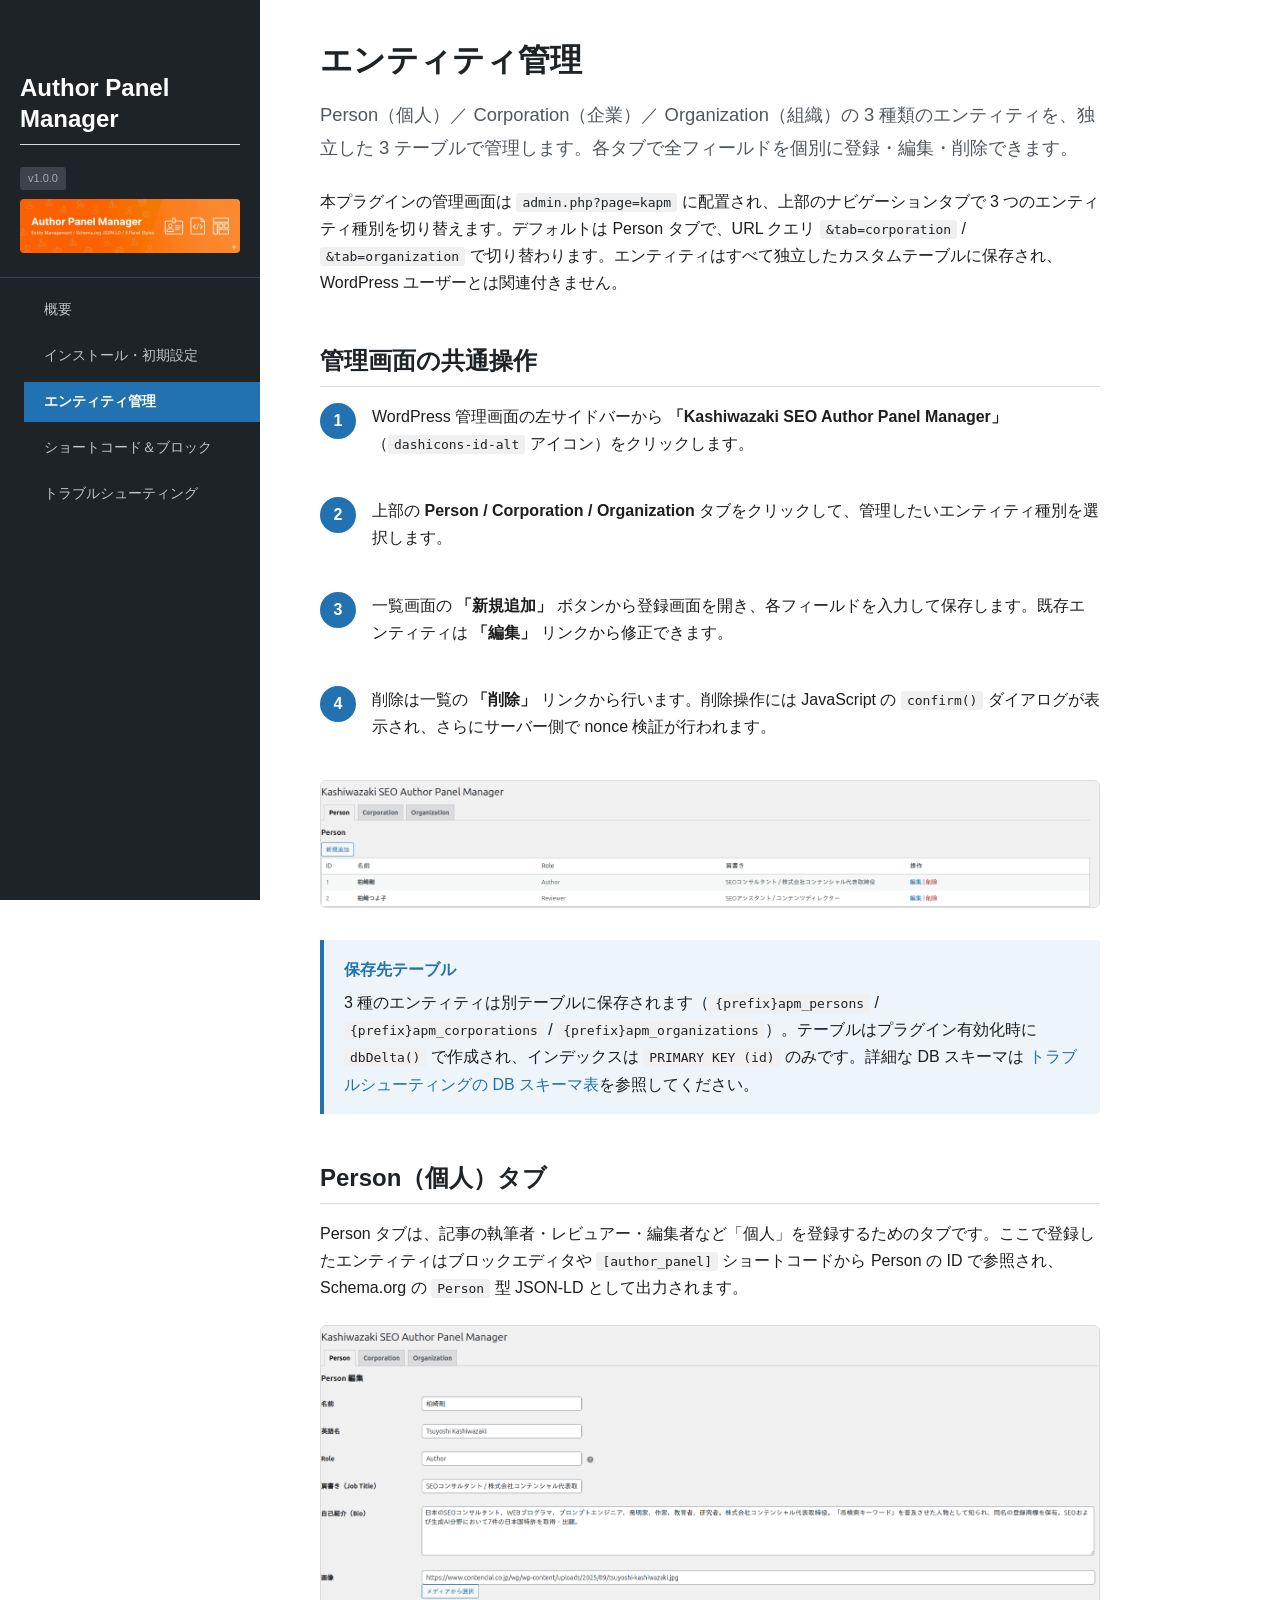
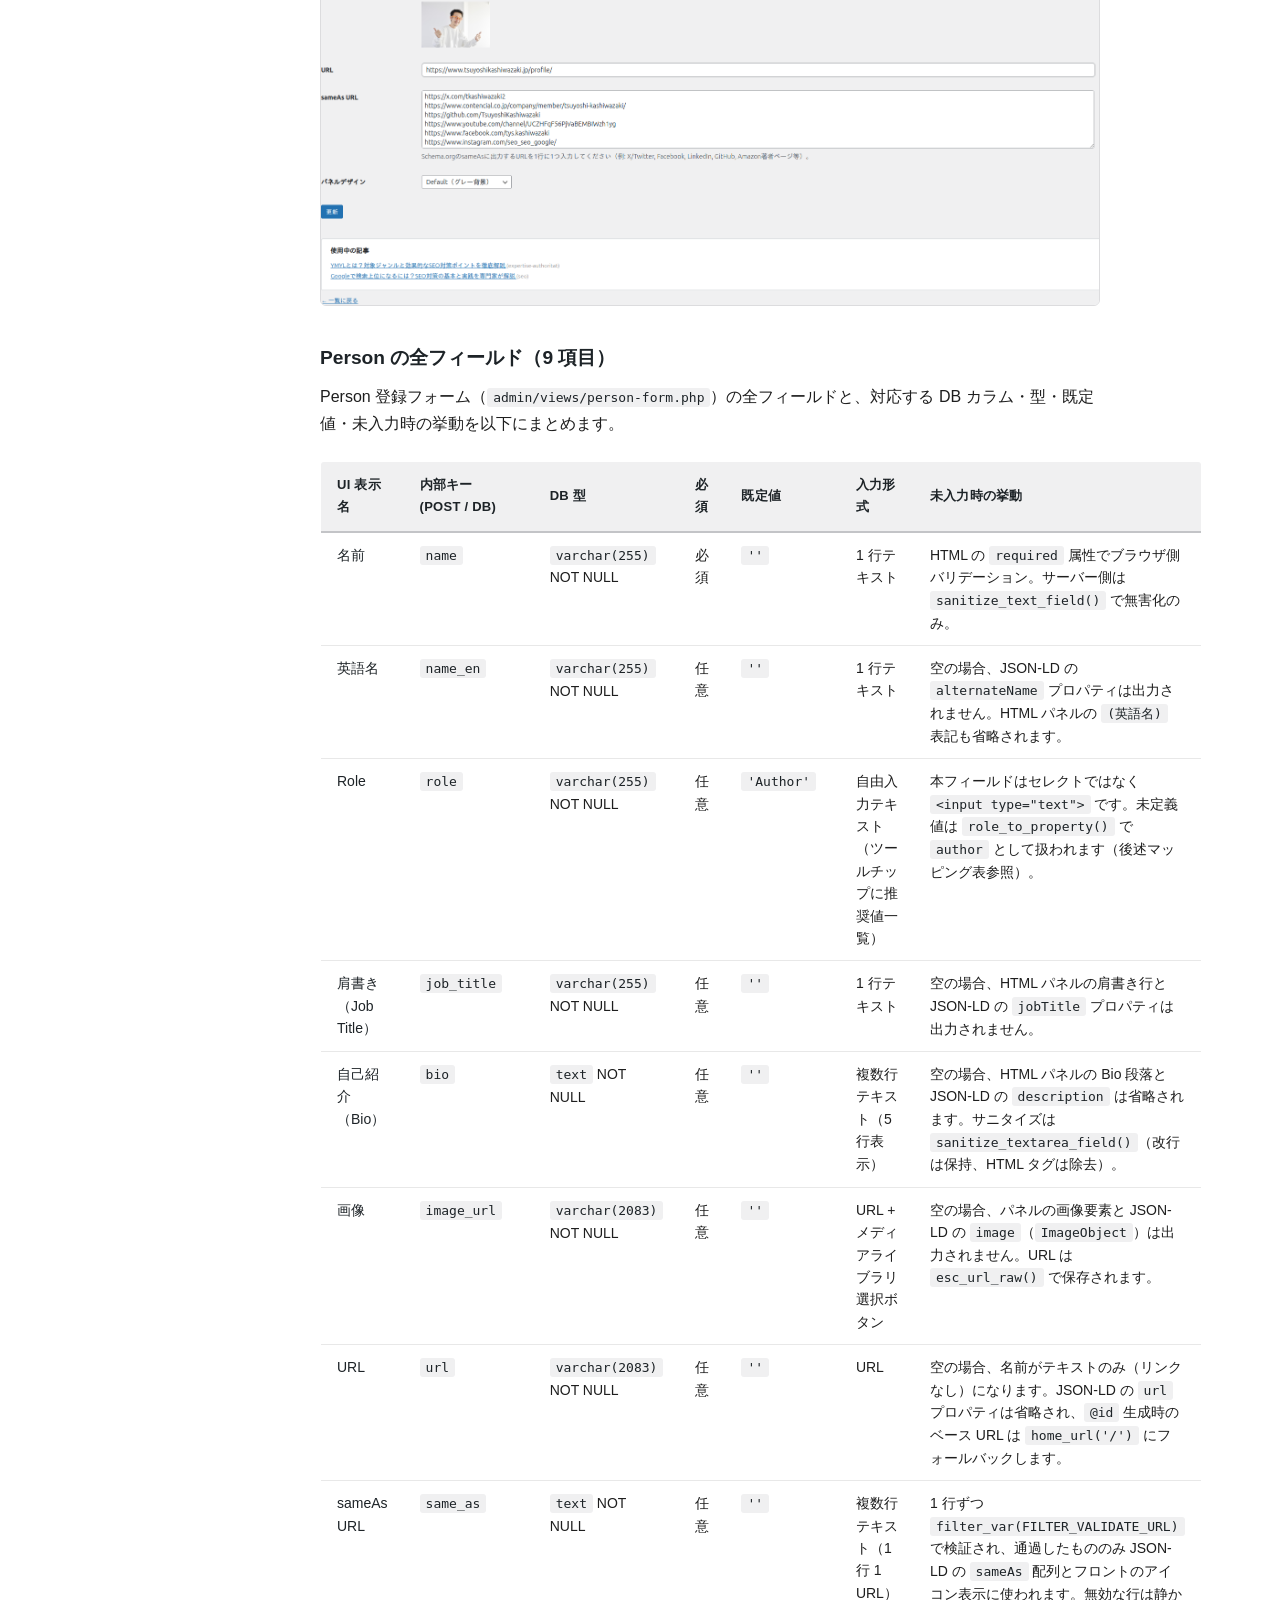
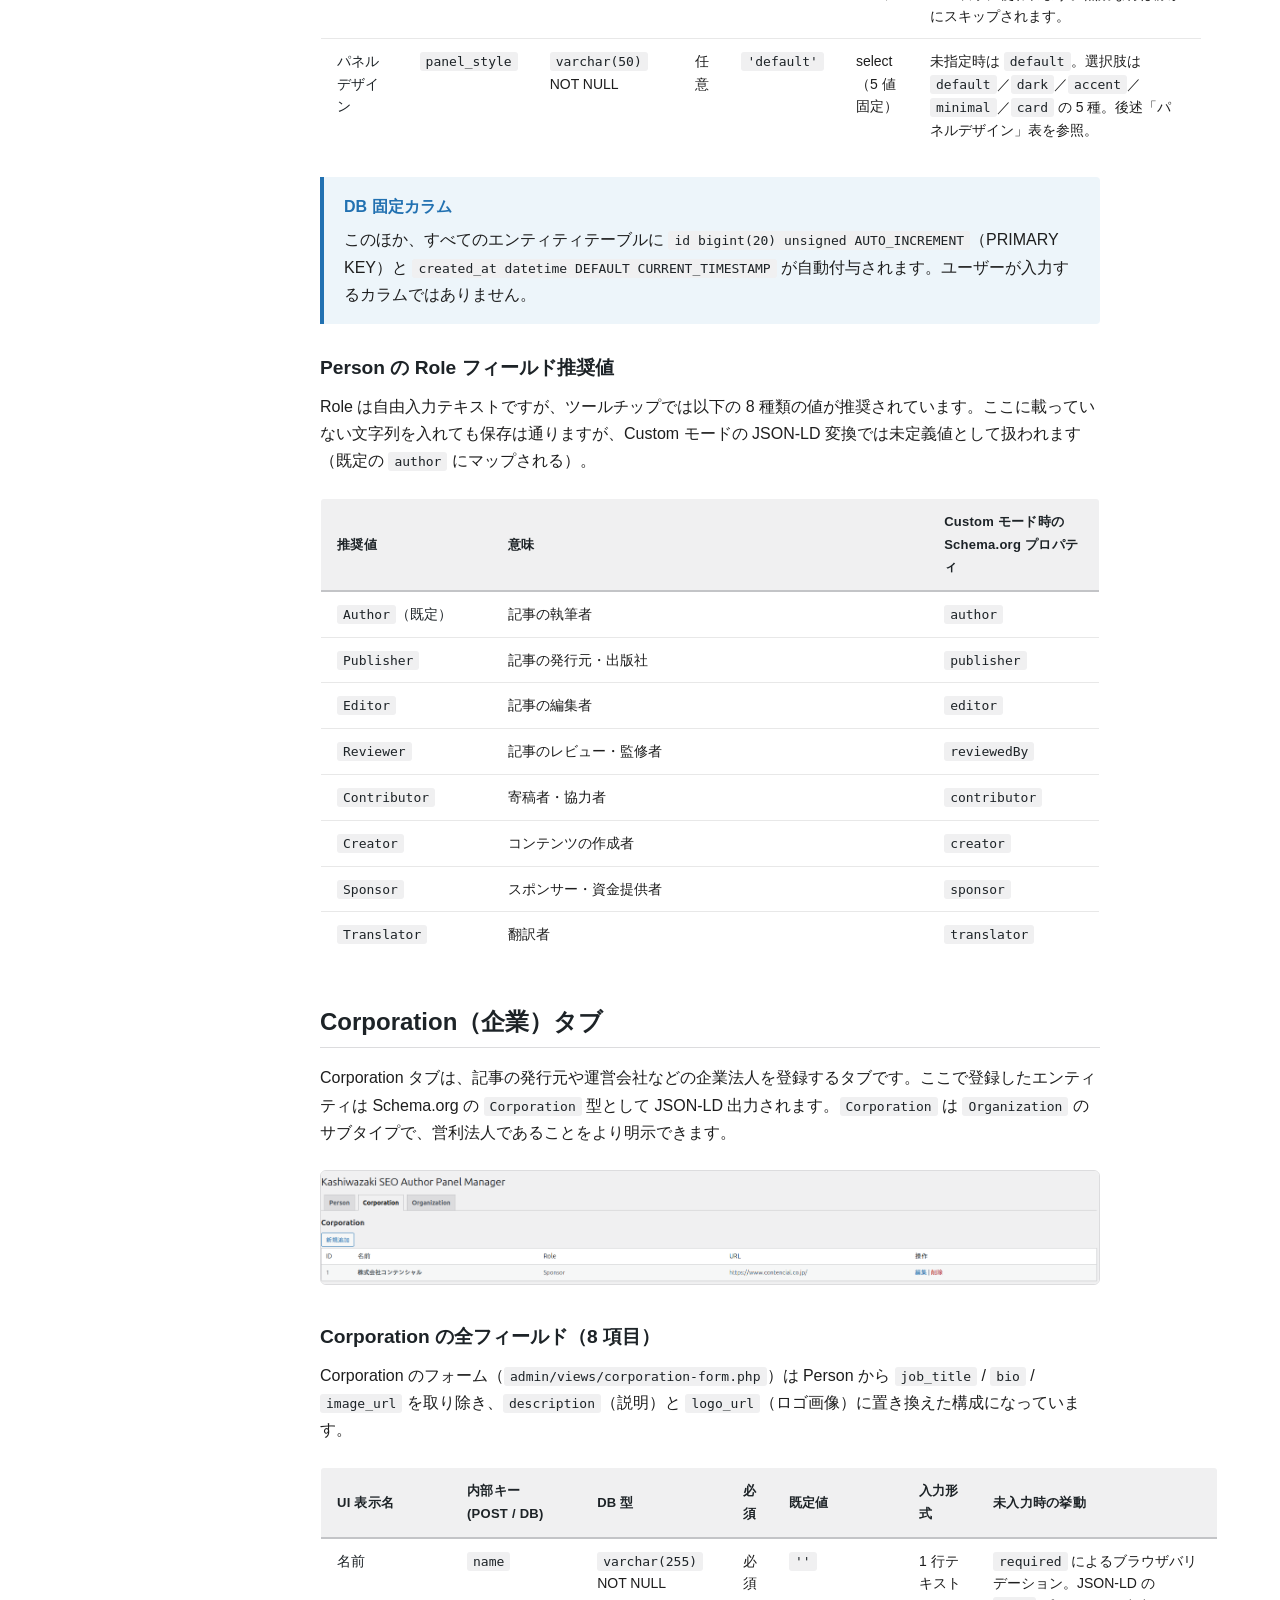
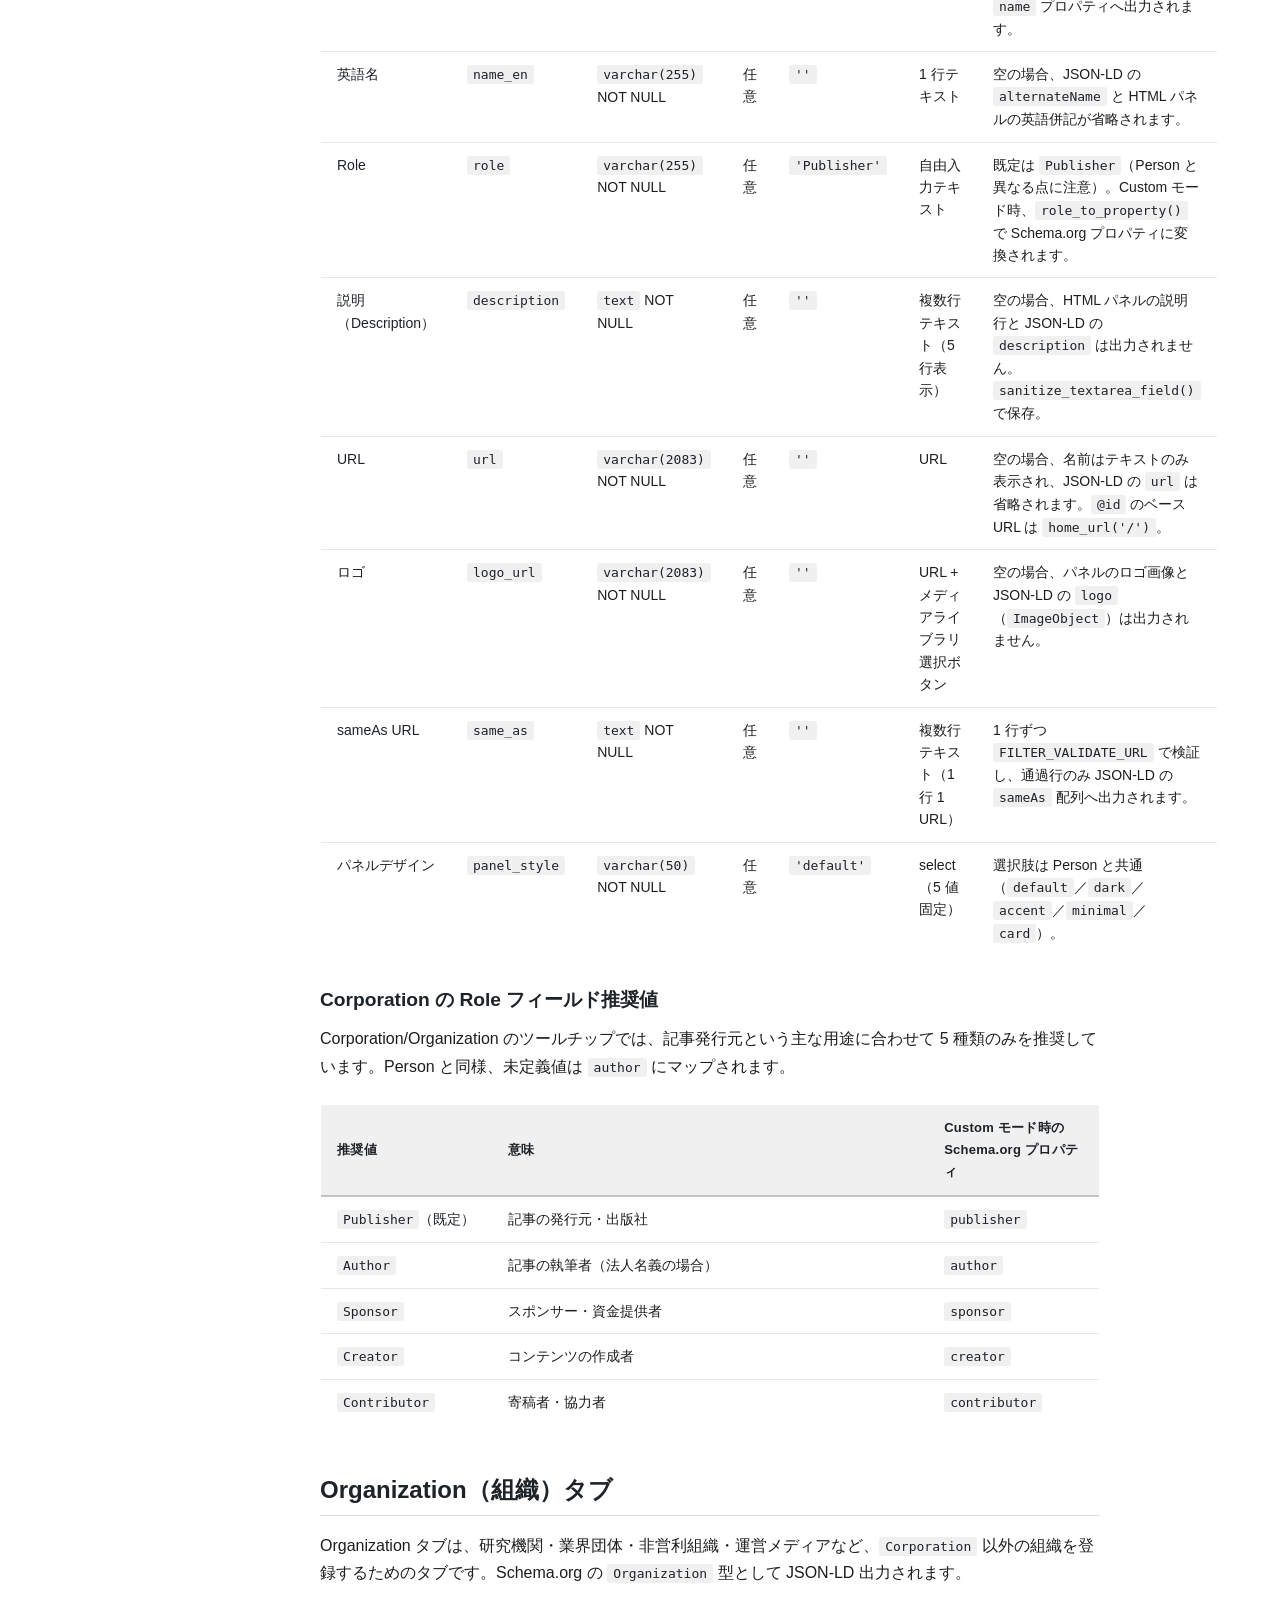
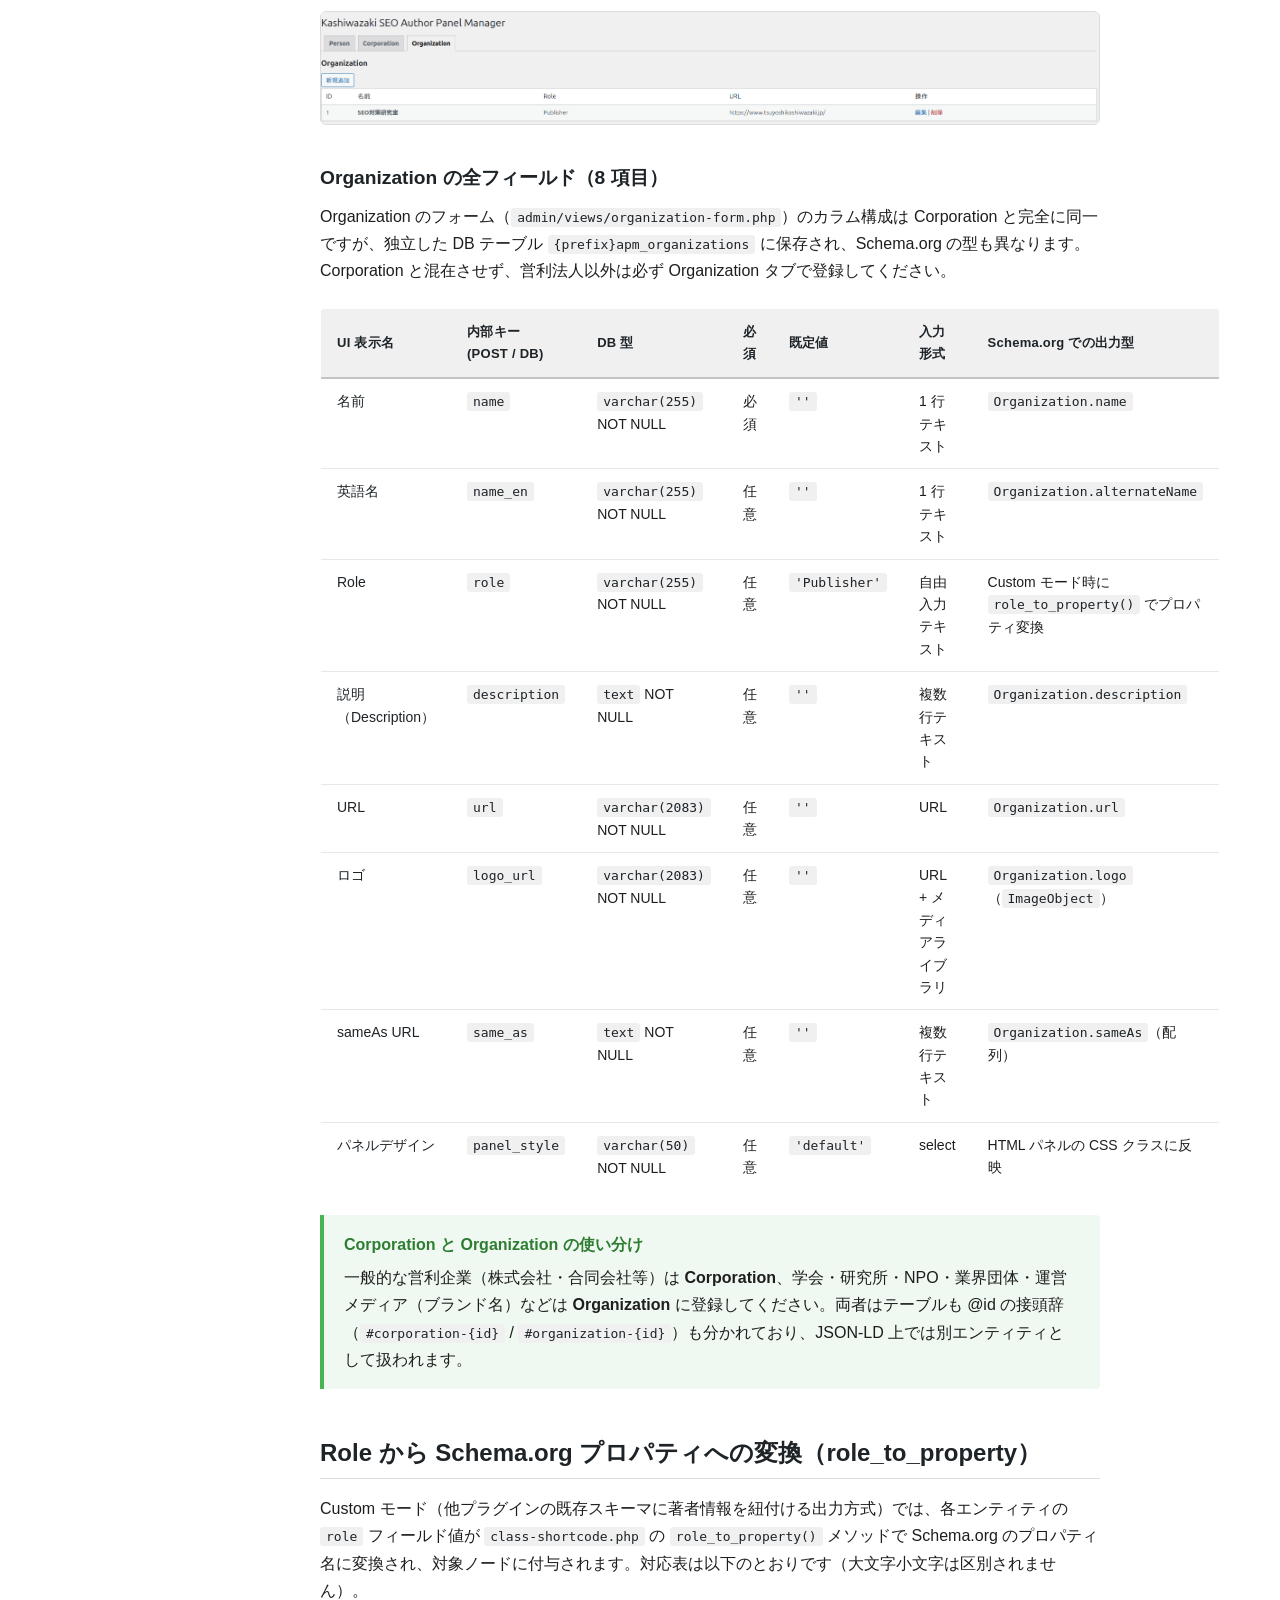
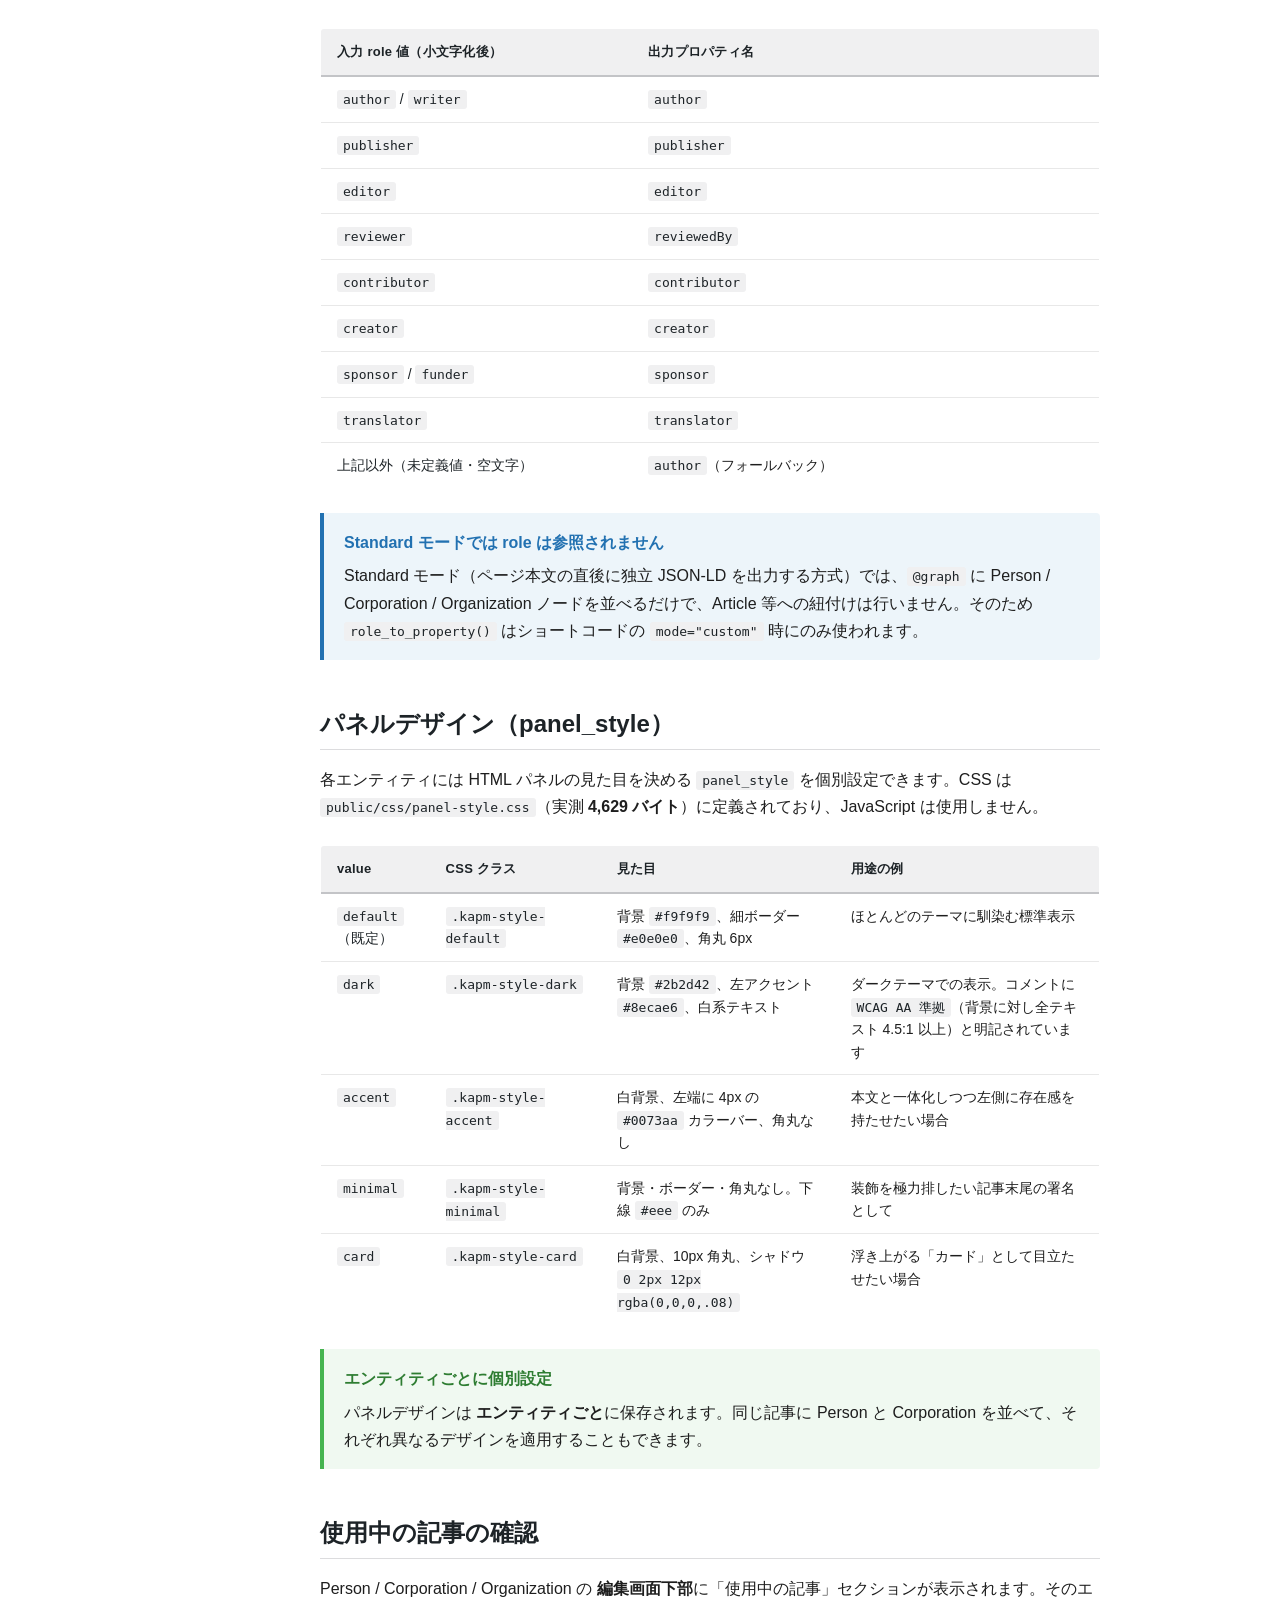
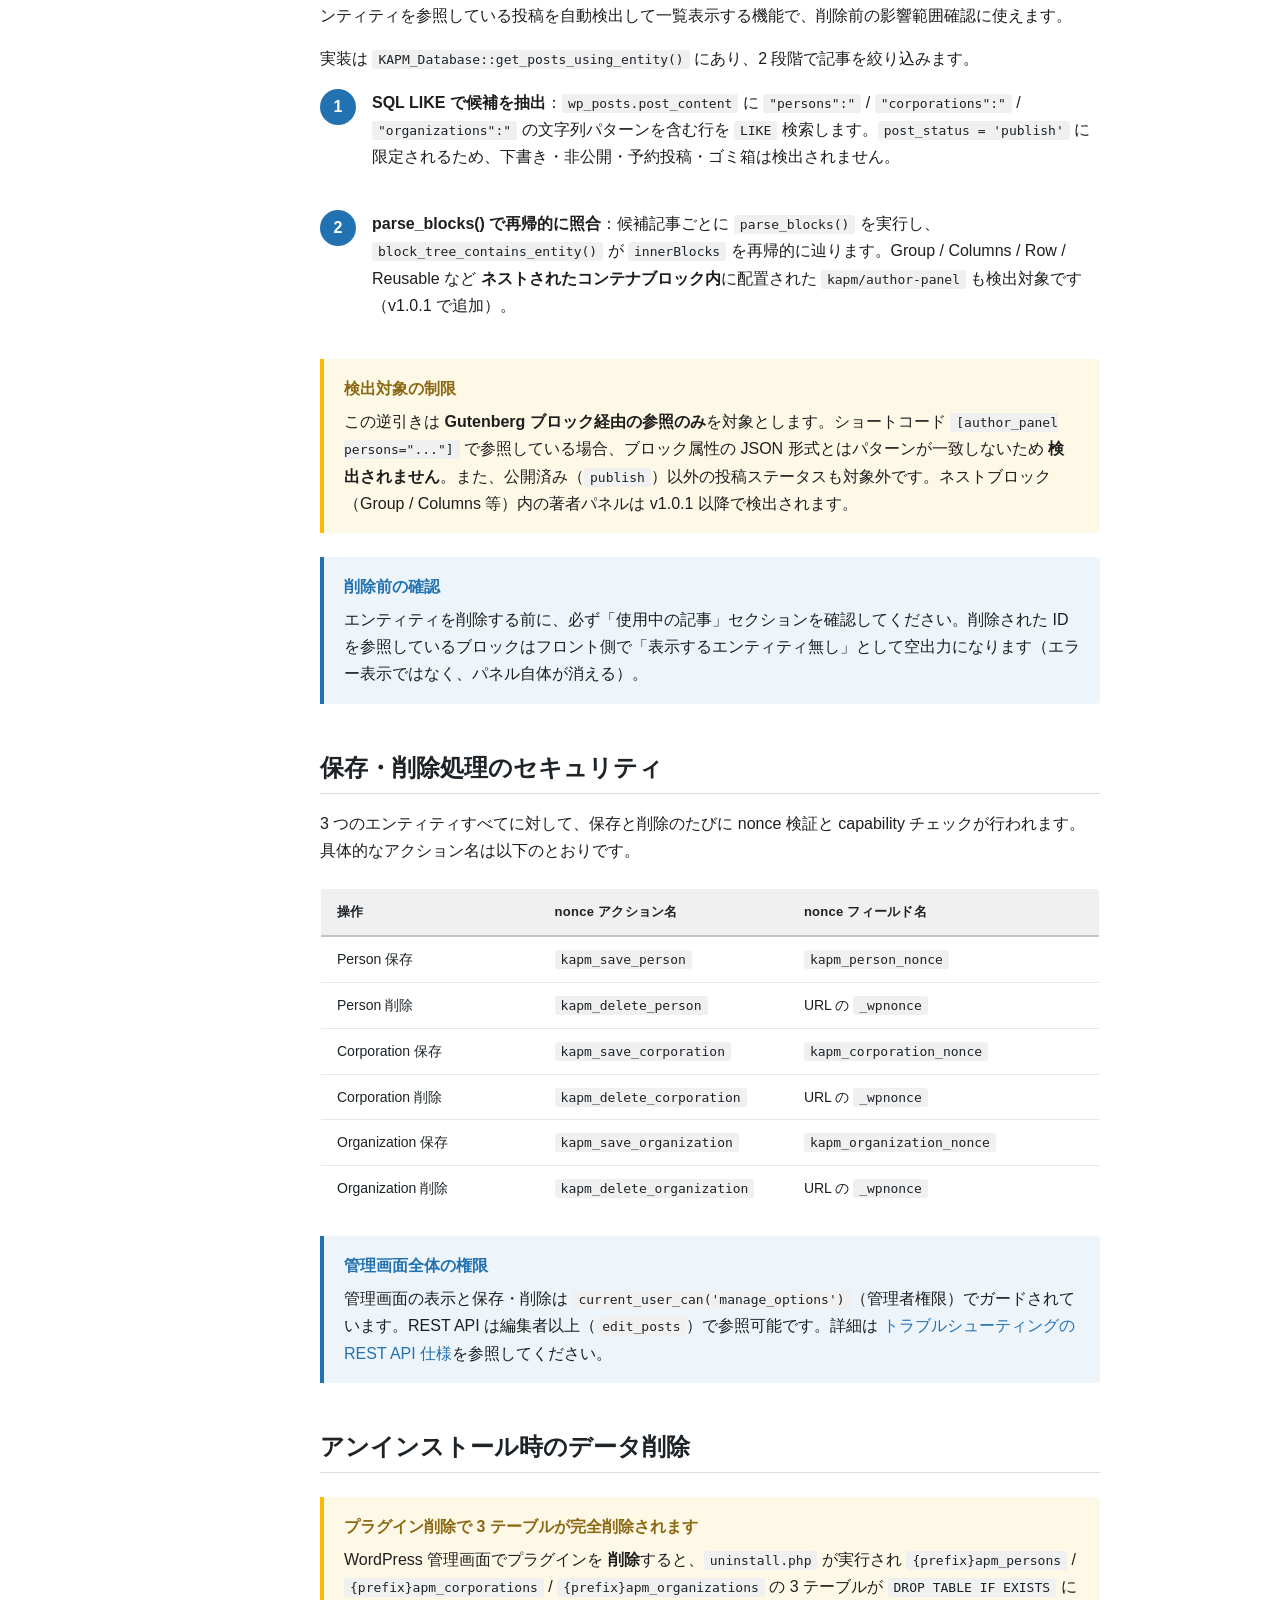
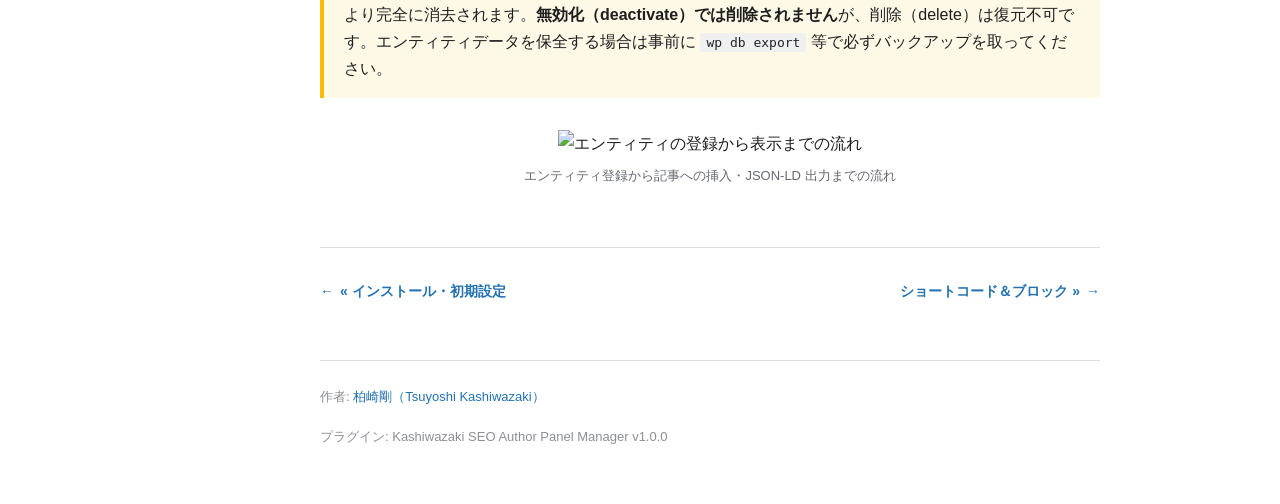
==== commit f36b2d95: "Update to v1.0.1 Security hotfix + bug fixes + refactoring. Validated by security review and runtime" ====
--- a/docs/entity-management.html
+++ b/docs/entity-management.html
@@ -518,13 +518,13 @@
     <div class="step">
         <div class="step-number">2</div>
         <div class="step-body">
-            <p><strong>parse_blocks() で正確に照合</strong>：候補記事ごとに <code>parse_blocks()</code> を実行し、<code>kapm/author-panel</code> ブロックの <code>persons</code> / <code>corporations</code> / <code>organizations</code> 属性を実際にパースして、対象 ID がカンマ区切りリスト内に存在するかを検証します。</p>
+            <p><strong>parse_blocks() で再帰的に照合</strong>：候補記事ごとに <code>parse_blocks()</code> を実行し、<code>block_tree_contains_entity()</code> が <code>innerBlocks</code> を再帰的に辿ります。Group / Columns / Row / Reusable など <strong>ネストされたコンテナブロック内</strong>に配置された <code>kapm/author-panel</code> も検出対象です（v1.0.1 で追加）。</p>
         </div>
     </div>
 
     <div class="callout callout-warning">
         <div class="callout-title">検出対象の制限</div>
-        <p>この逆引きは <strong>Gutenberg ブロック経由の参照のみ</strong>を対象とします。ショートコード <code>[author_panel persons="..."]</code> で参照している場合、ブロック属性の JSON 形式とはパターンが一致しないため <strong>検出されません</strong>。また、公開済み（<code>publish</code>）以外の投稿ステータスも対象外です。</p>
+        <p>この逆引きは <strong>Gutenberg ブロック経由の参照のみ</strong>を対象とします。ショートコード <code>[author_panel persons="..."]</code> で参照している場合、ブロック属性の JSON 形式とはパターンが一致しないため <strong>検出されません</strong>。また、公開済み（<code>publish</code>）以外の投稿ステータスも対象外です。ネストブロック（Group / Columns 等）内の著者パネルは v1.0.1 以降で検出されます。</p>
     </div>
 
     <div class="callout callout-note">
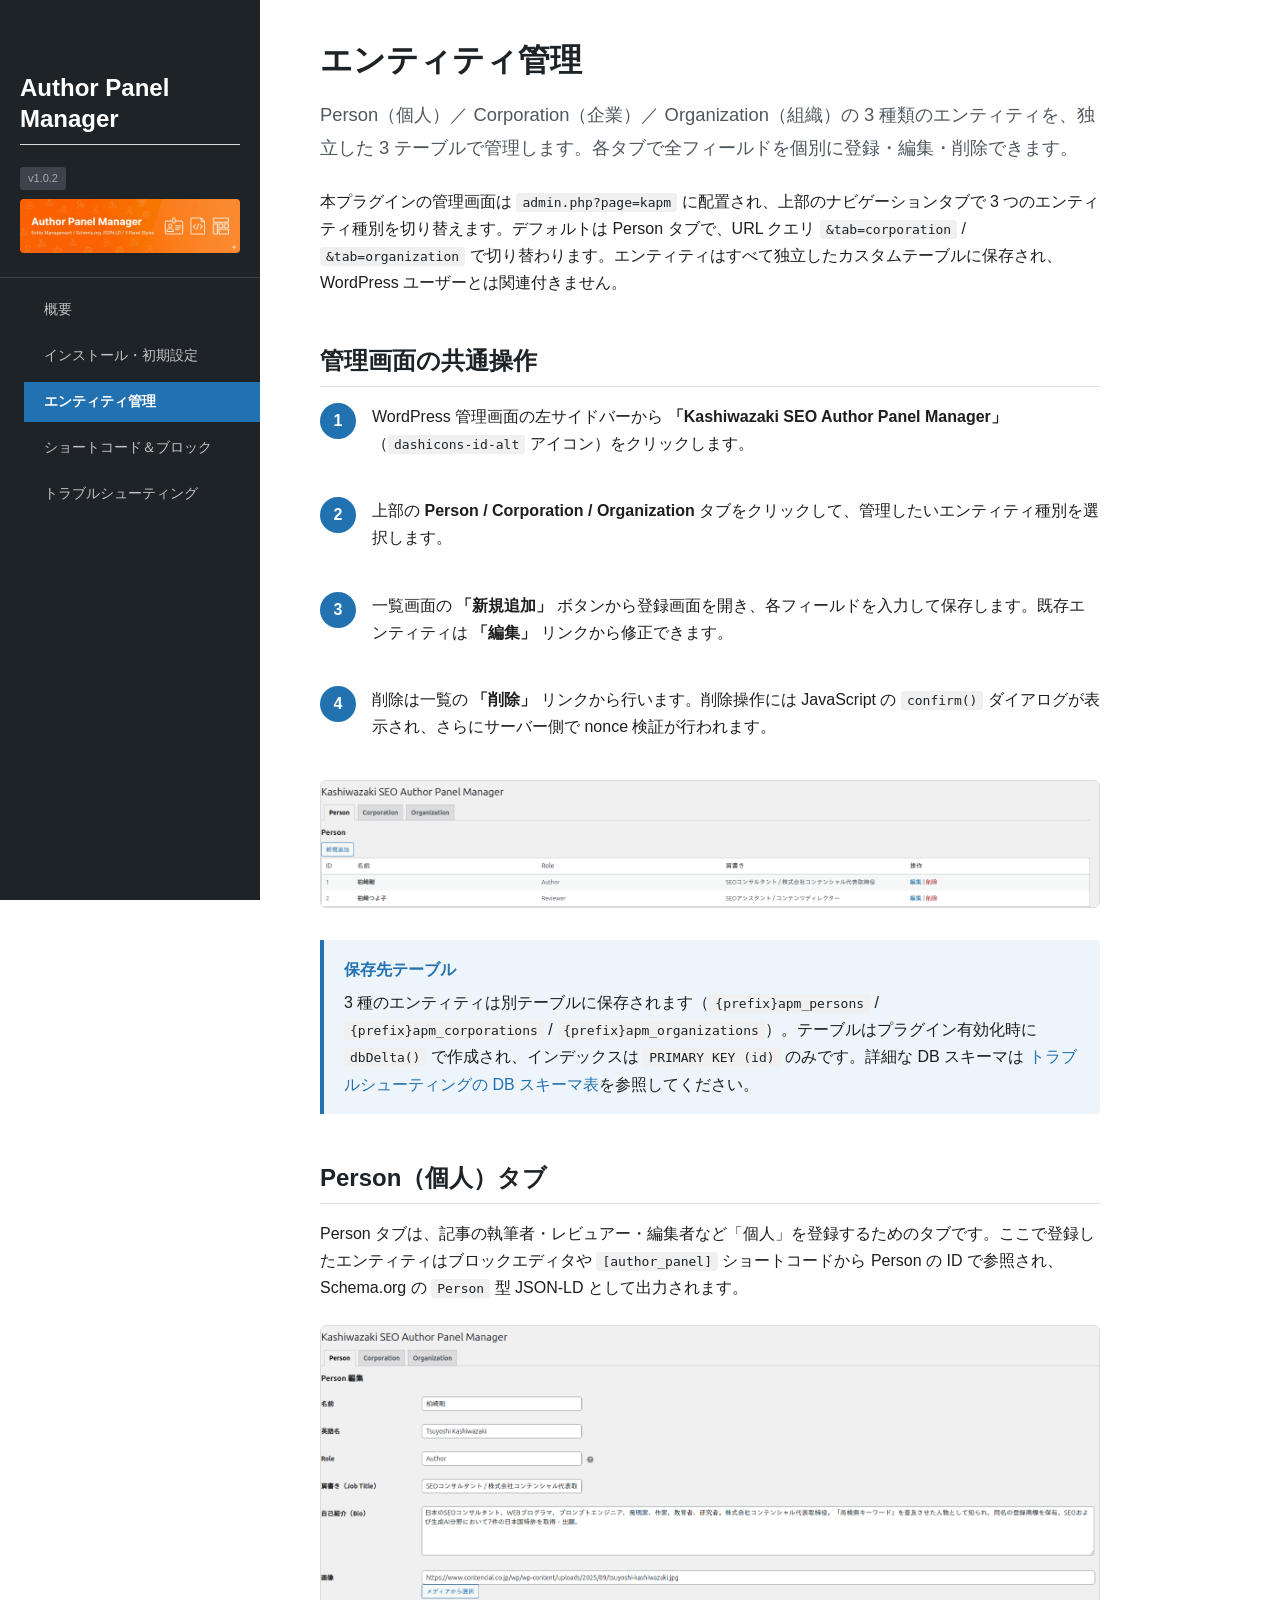
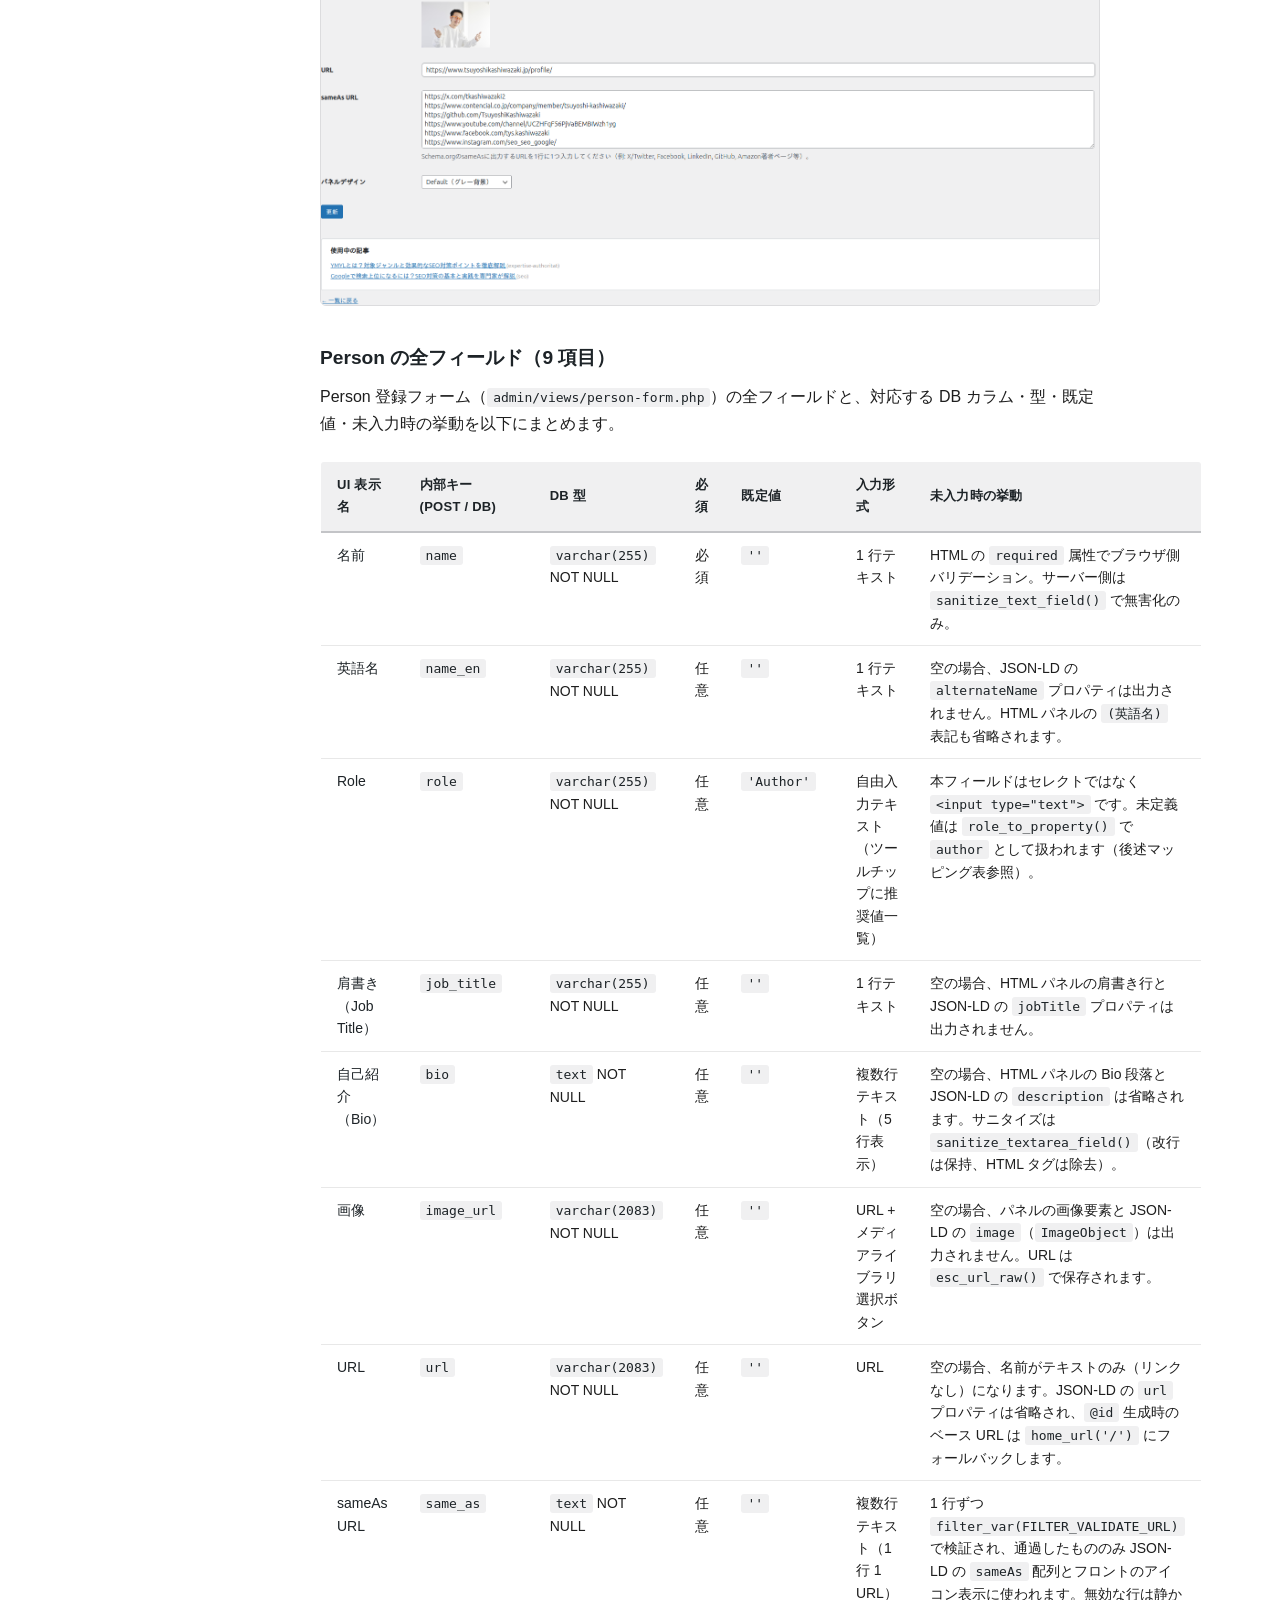
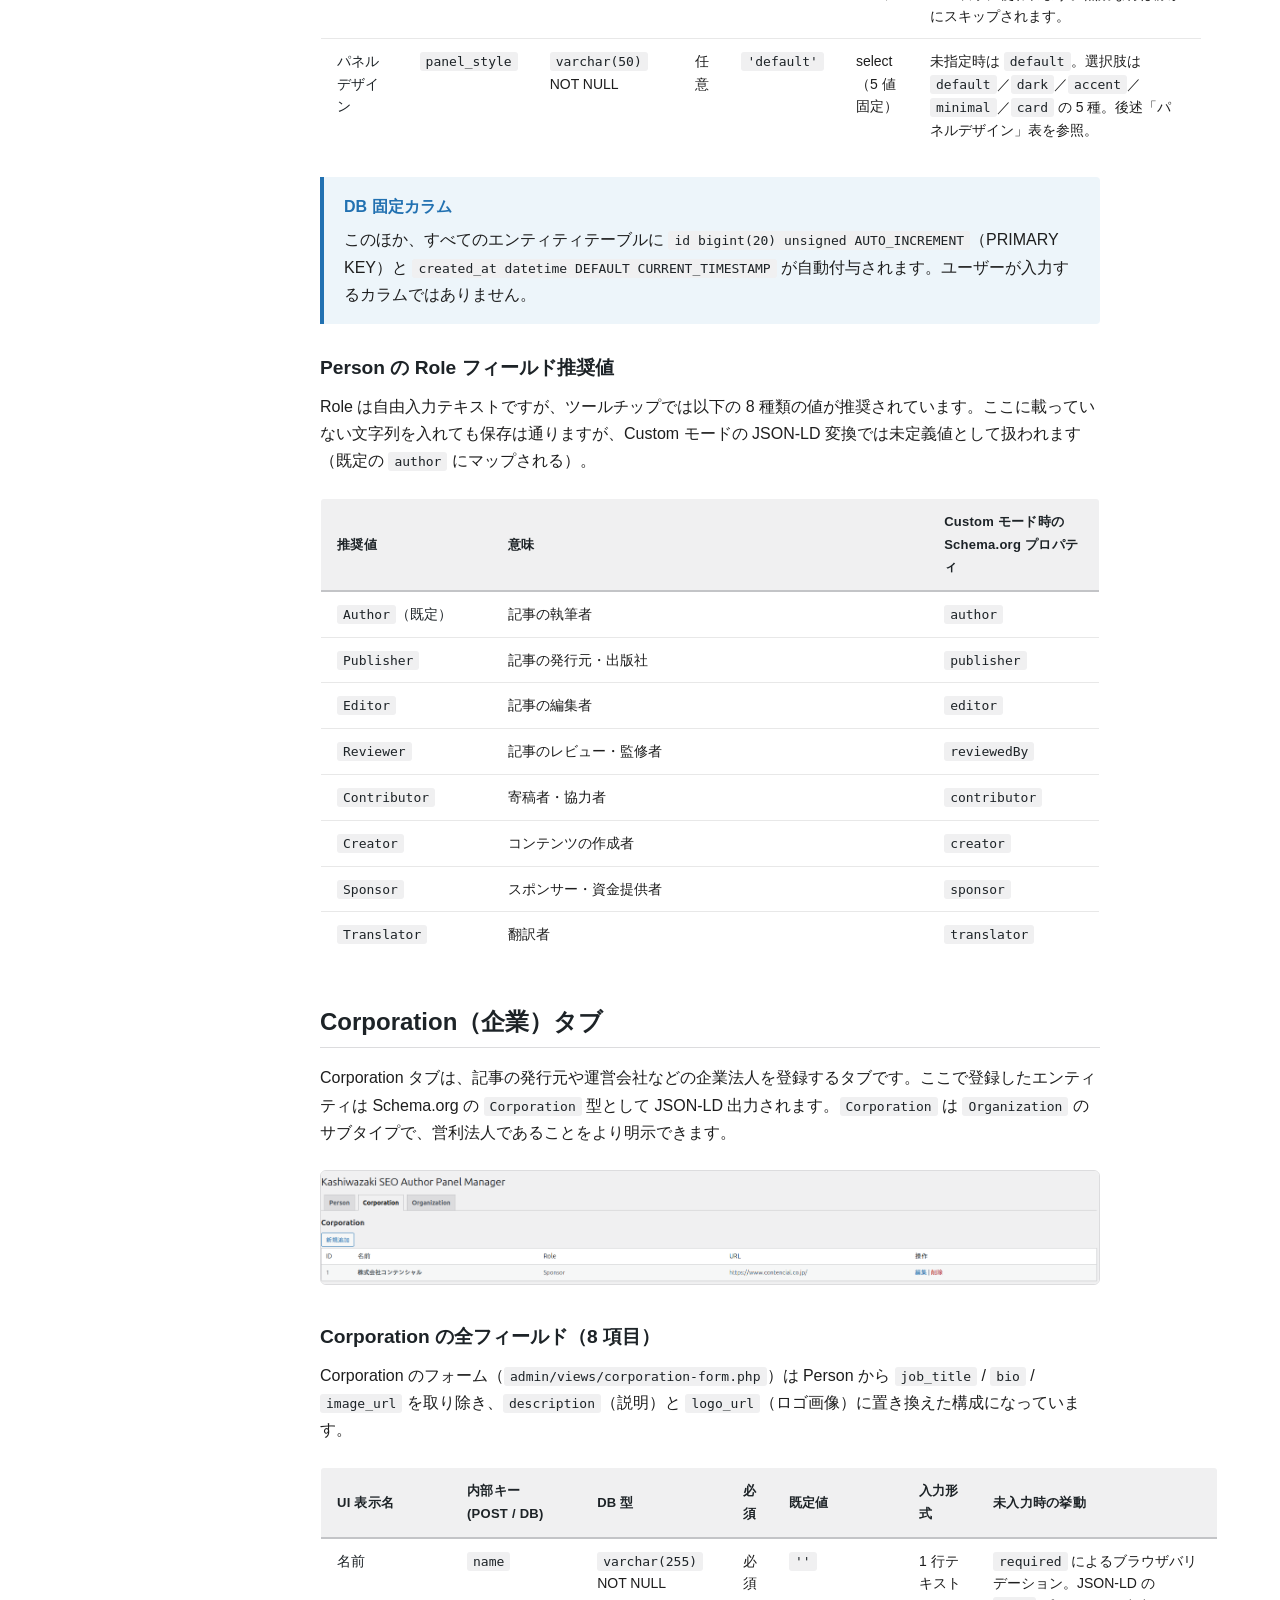
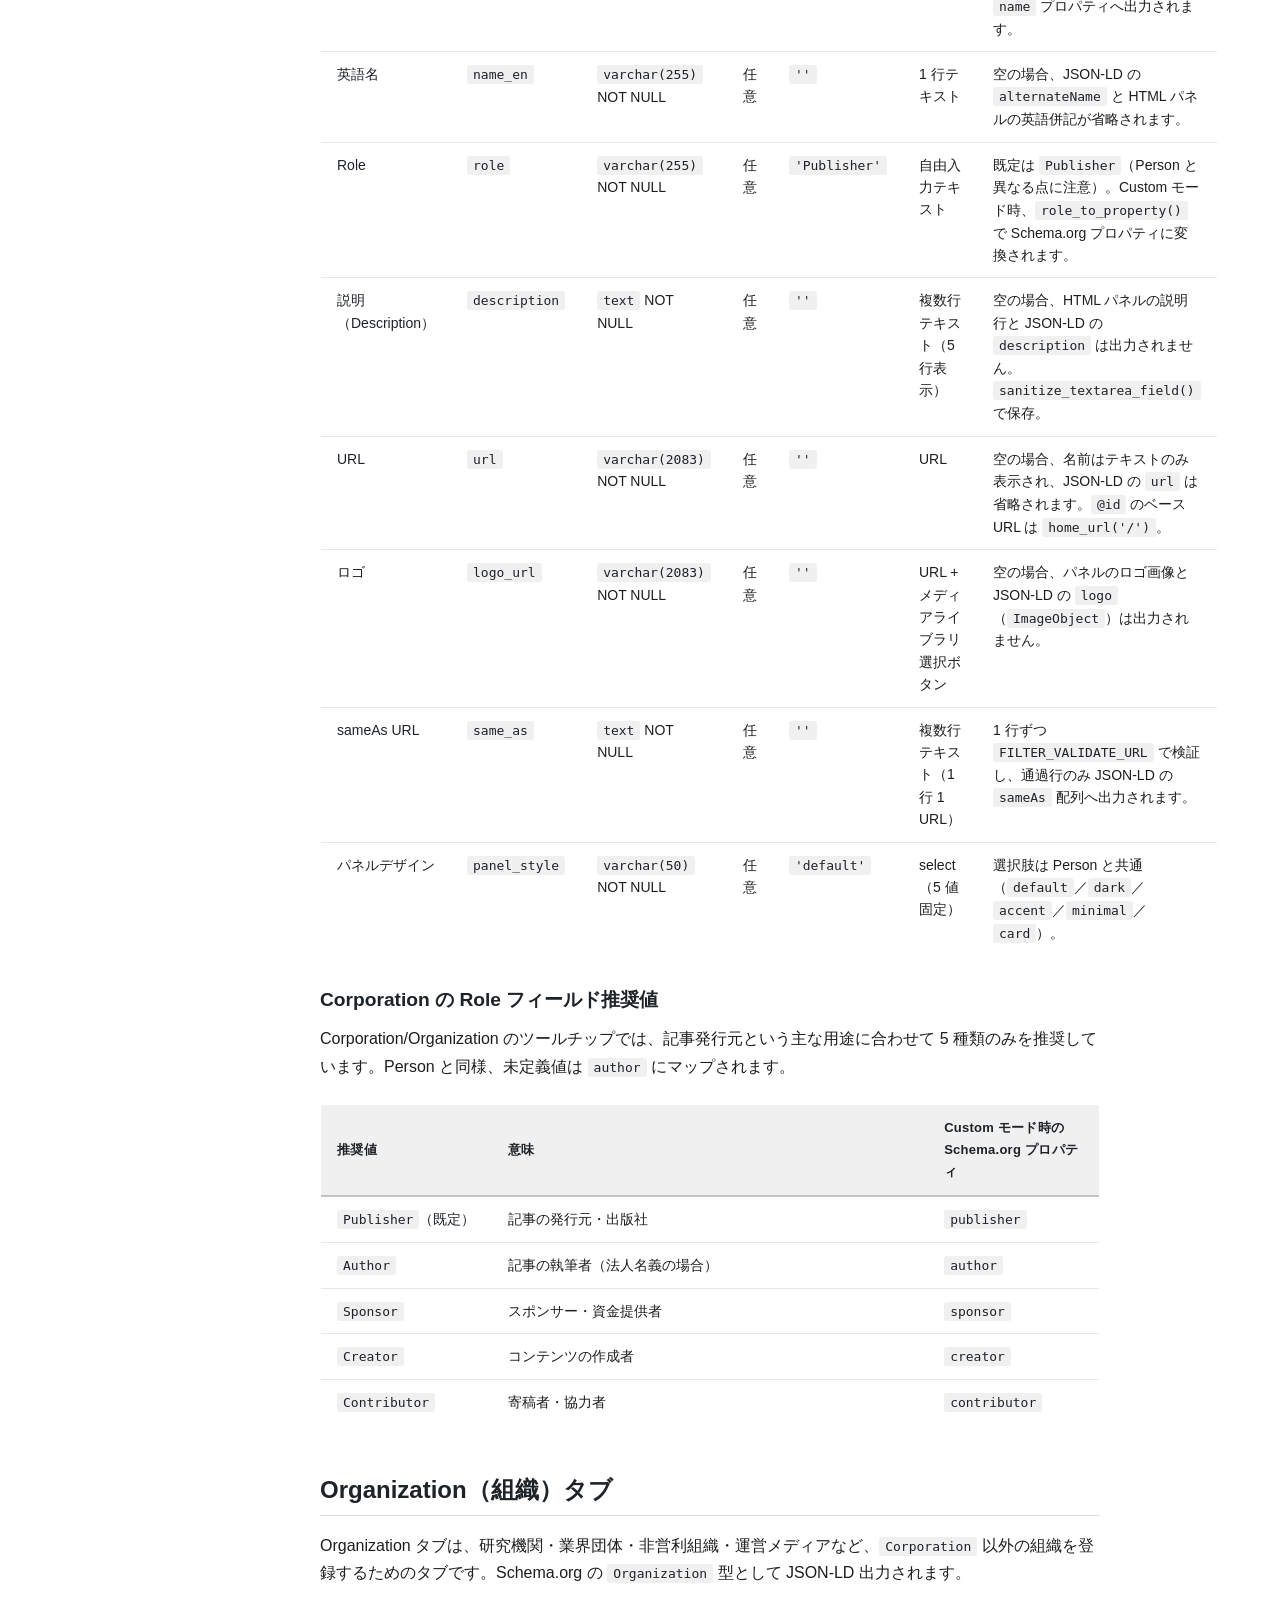
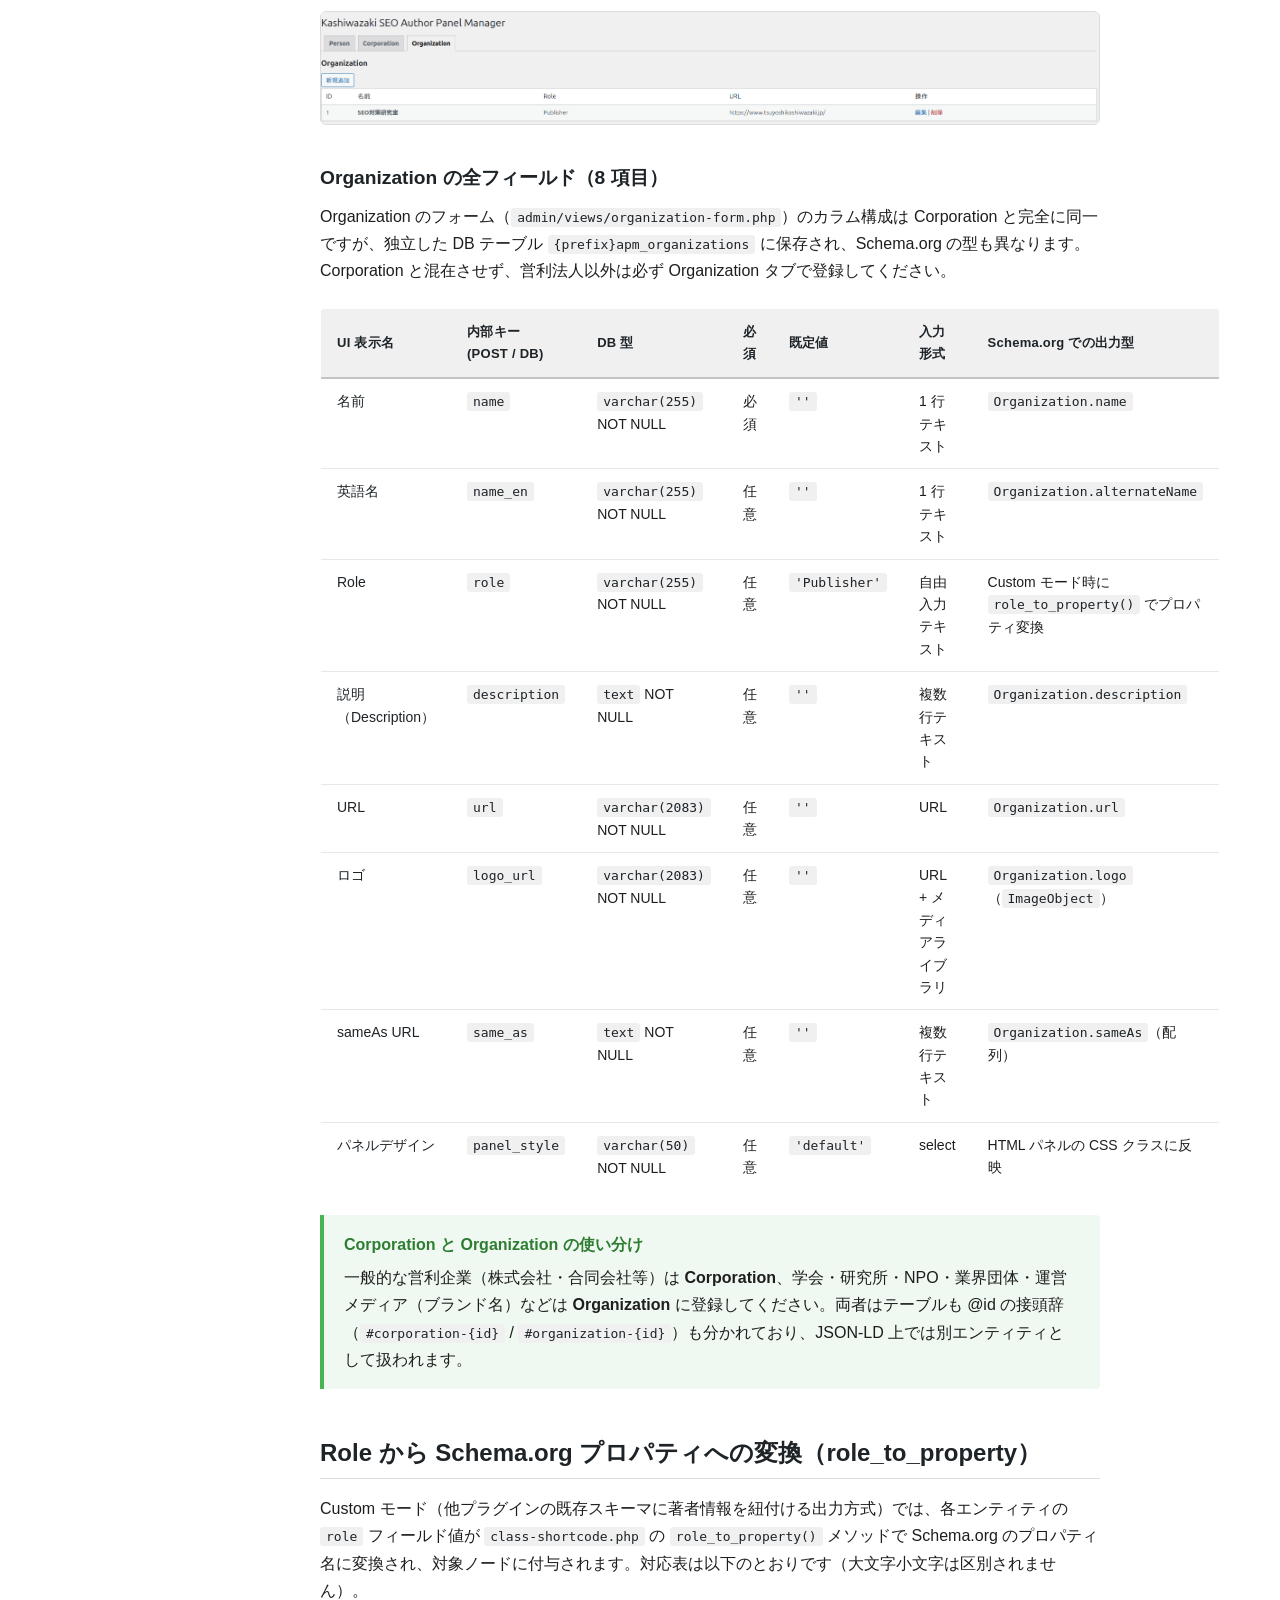
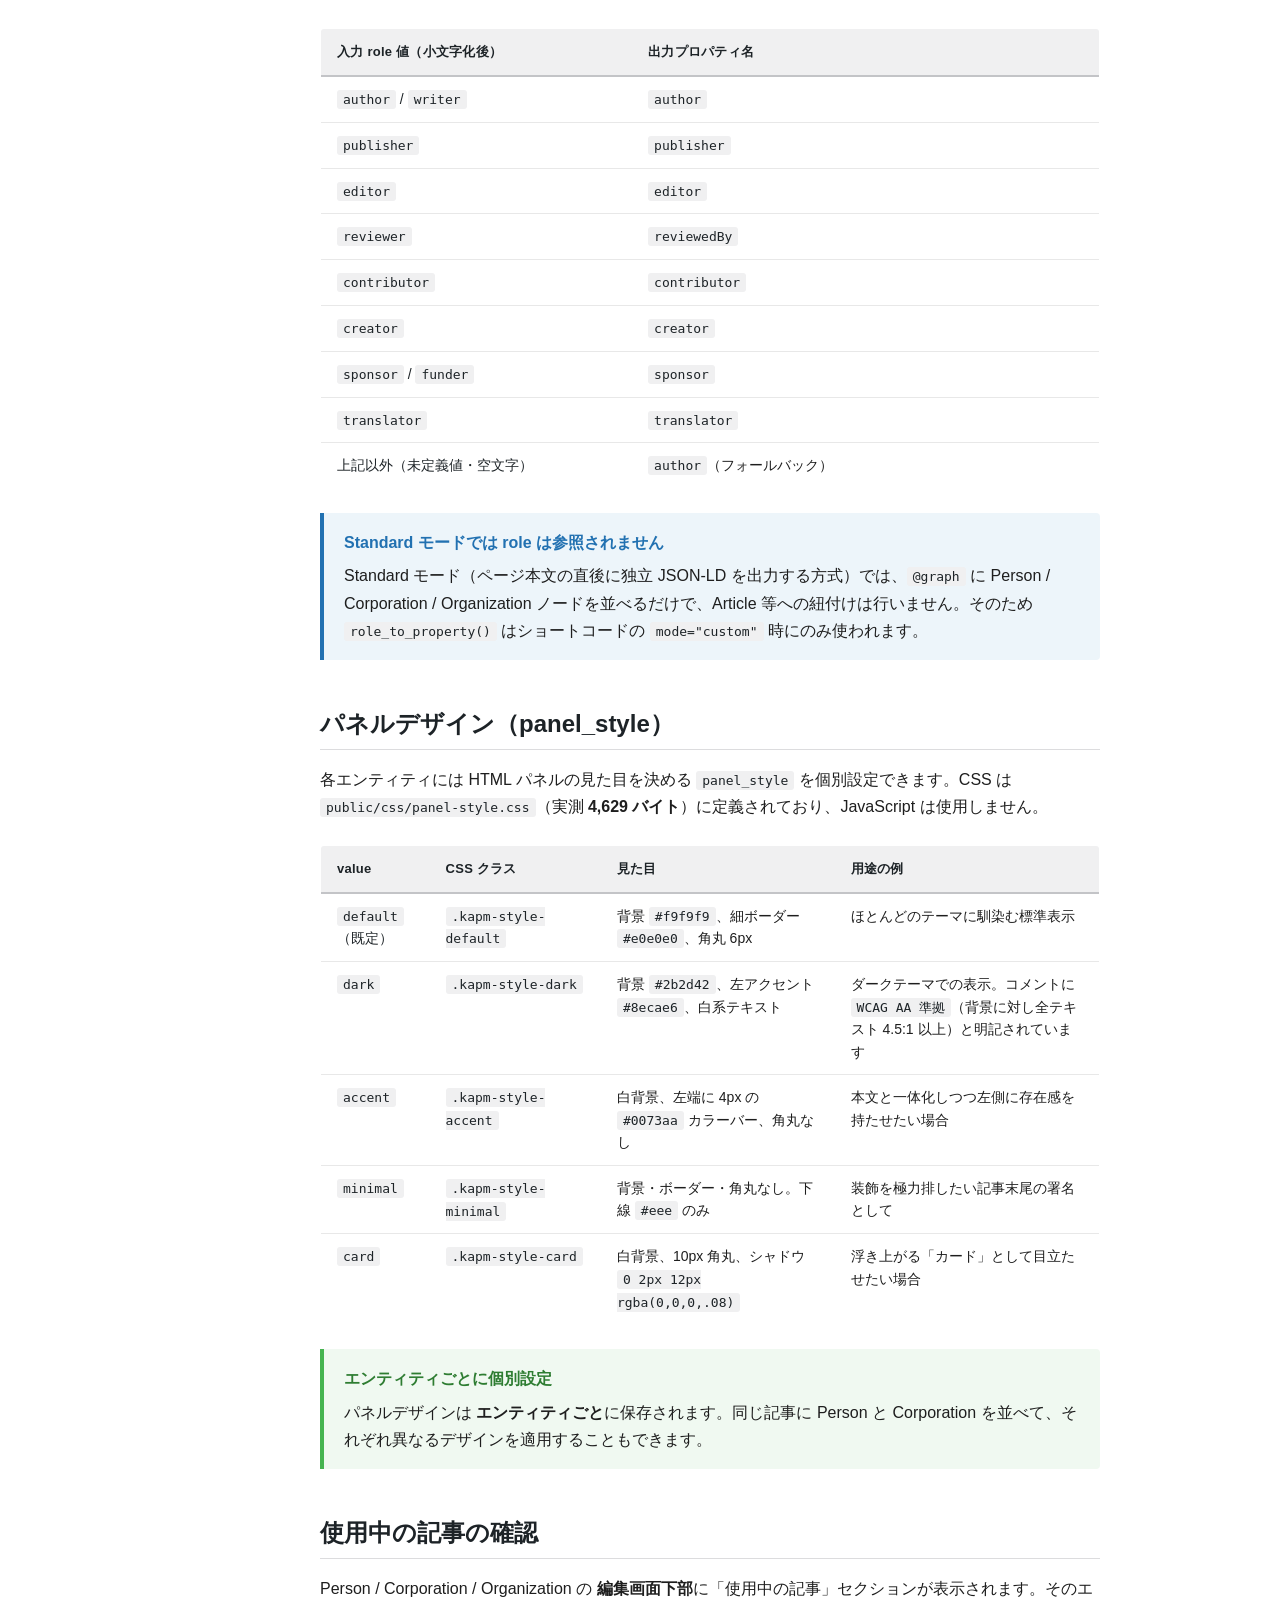
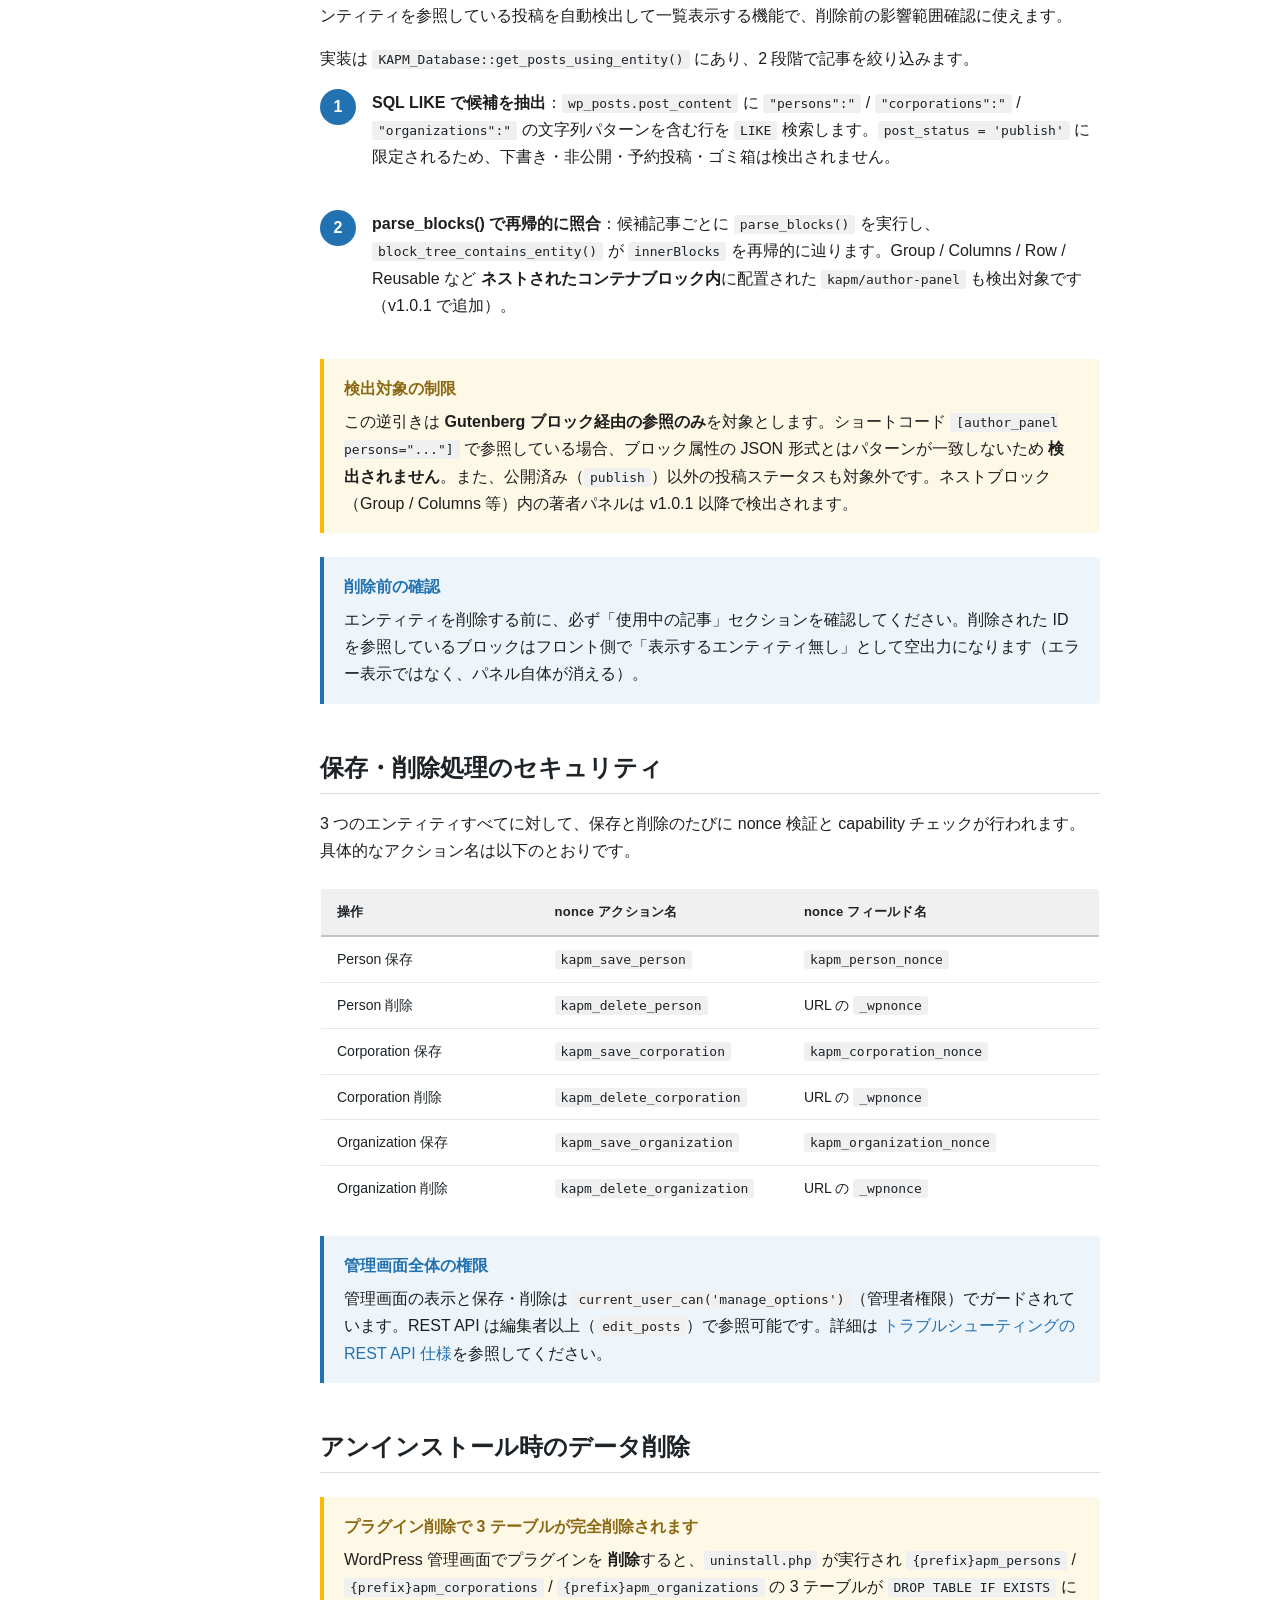
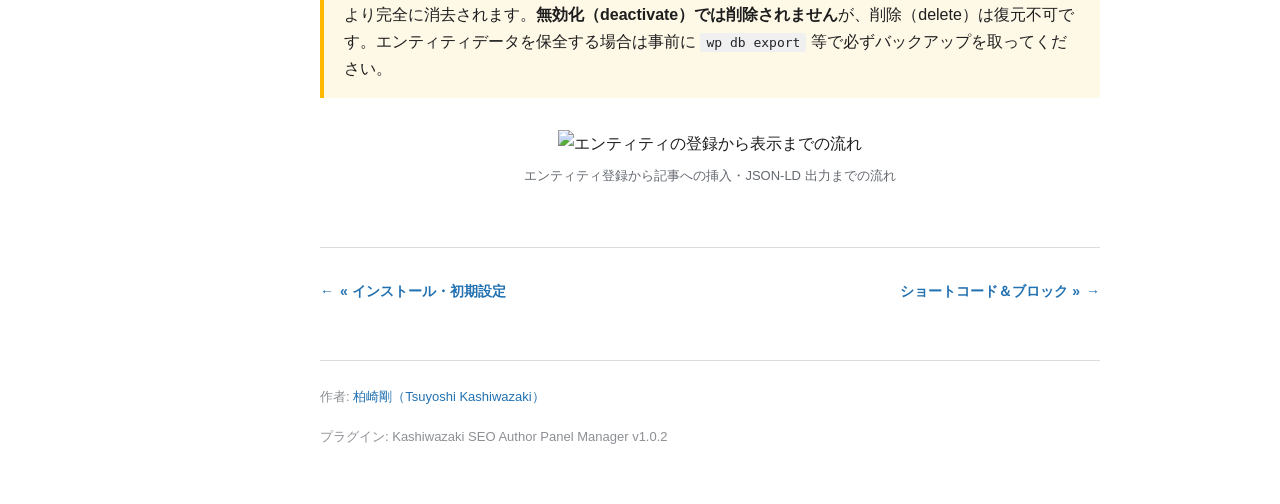
==== commit 01162b2d: "Update to v1.0.2 - Block javascript:/data:/file:/etc. URL schemes in sameAs JSON-LD via parse_url sc" ====
--- a/docs/entity-management.html
+++ b/docs/entity-management.html
@@ -12,7 +12,7 @@
 <nav class="sidebar">
     <div class="sidebar-header">
         <h2 style="color:#fff;">Author Panel Manager</h2>
-        <span class="version">v1.0.0</span>
+        <span class="version">v1.0.2</span>
         <img src="images/main-visual.png" alt="" style="width:100%;border-radius:4px;margin-top:8px;">
     </div>
     <ul>
@@ -578,7 +578,7 @@
 
     <footer class="manual-footer">
         <p>作者: <a href="https://www.tsuyoshikashiwazaki.jp/profile/" target="_blank" rel="noopener">柏崎剛（Tsuyoshi Kashiwazaki）</a></p>
-        <p>プラグイン: Kashiwazaki SEO Author Panel Manager v1.0.0</p>
+        <p>プラグイン: Kashiwazaki SEO Author Panel Manager v1.0.2</p>
     </footer>
 </main>
 
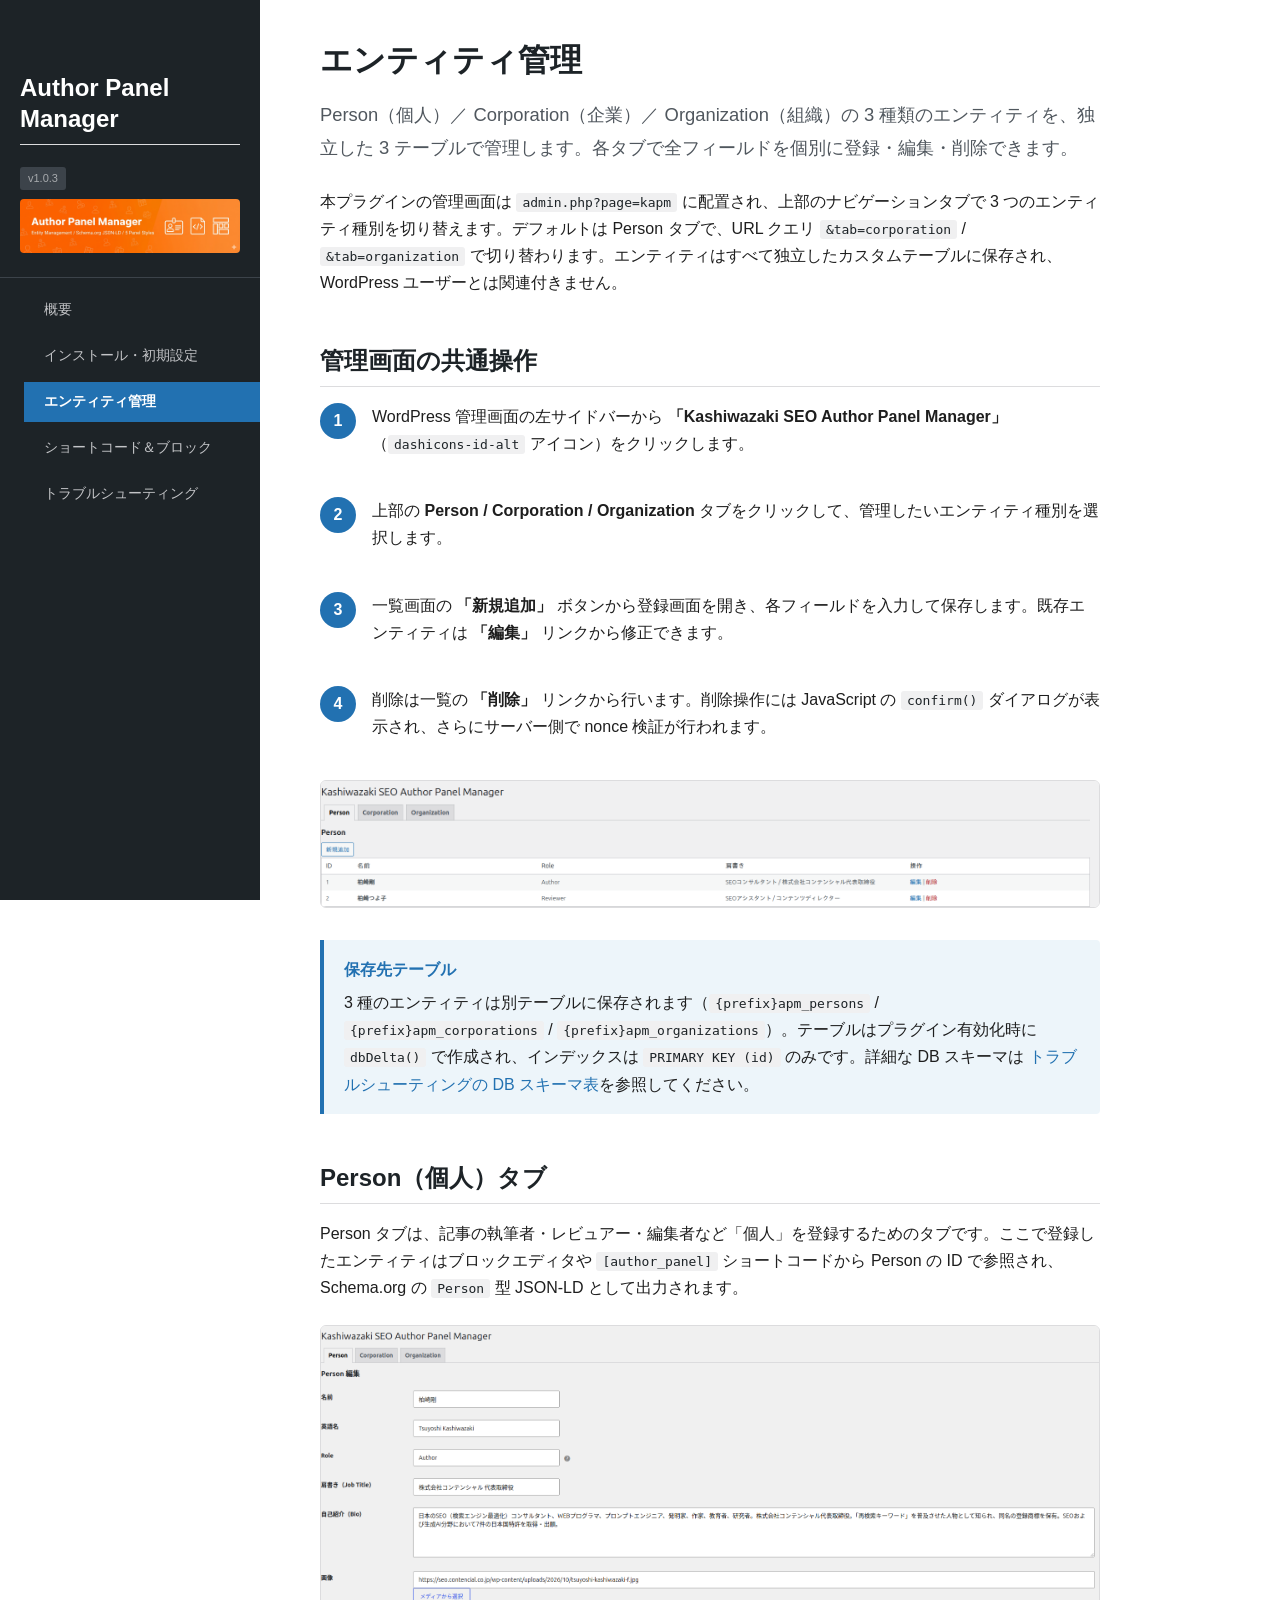
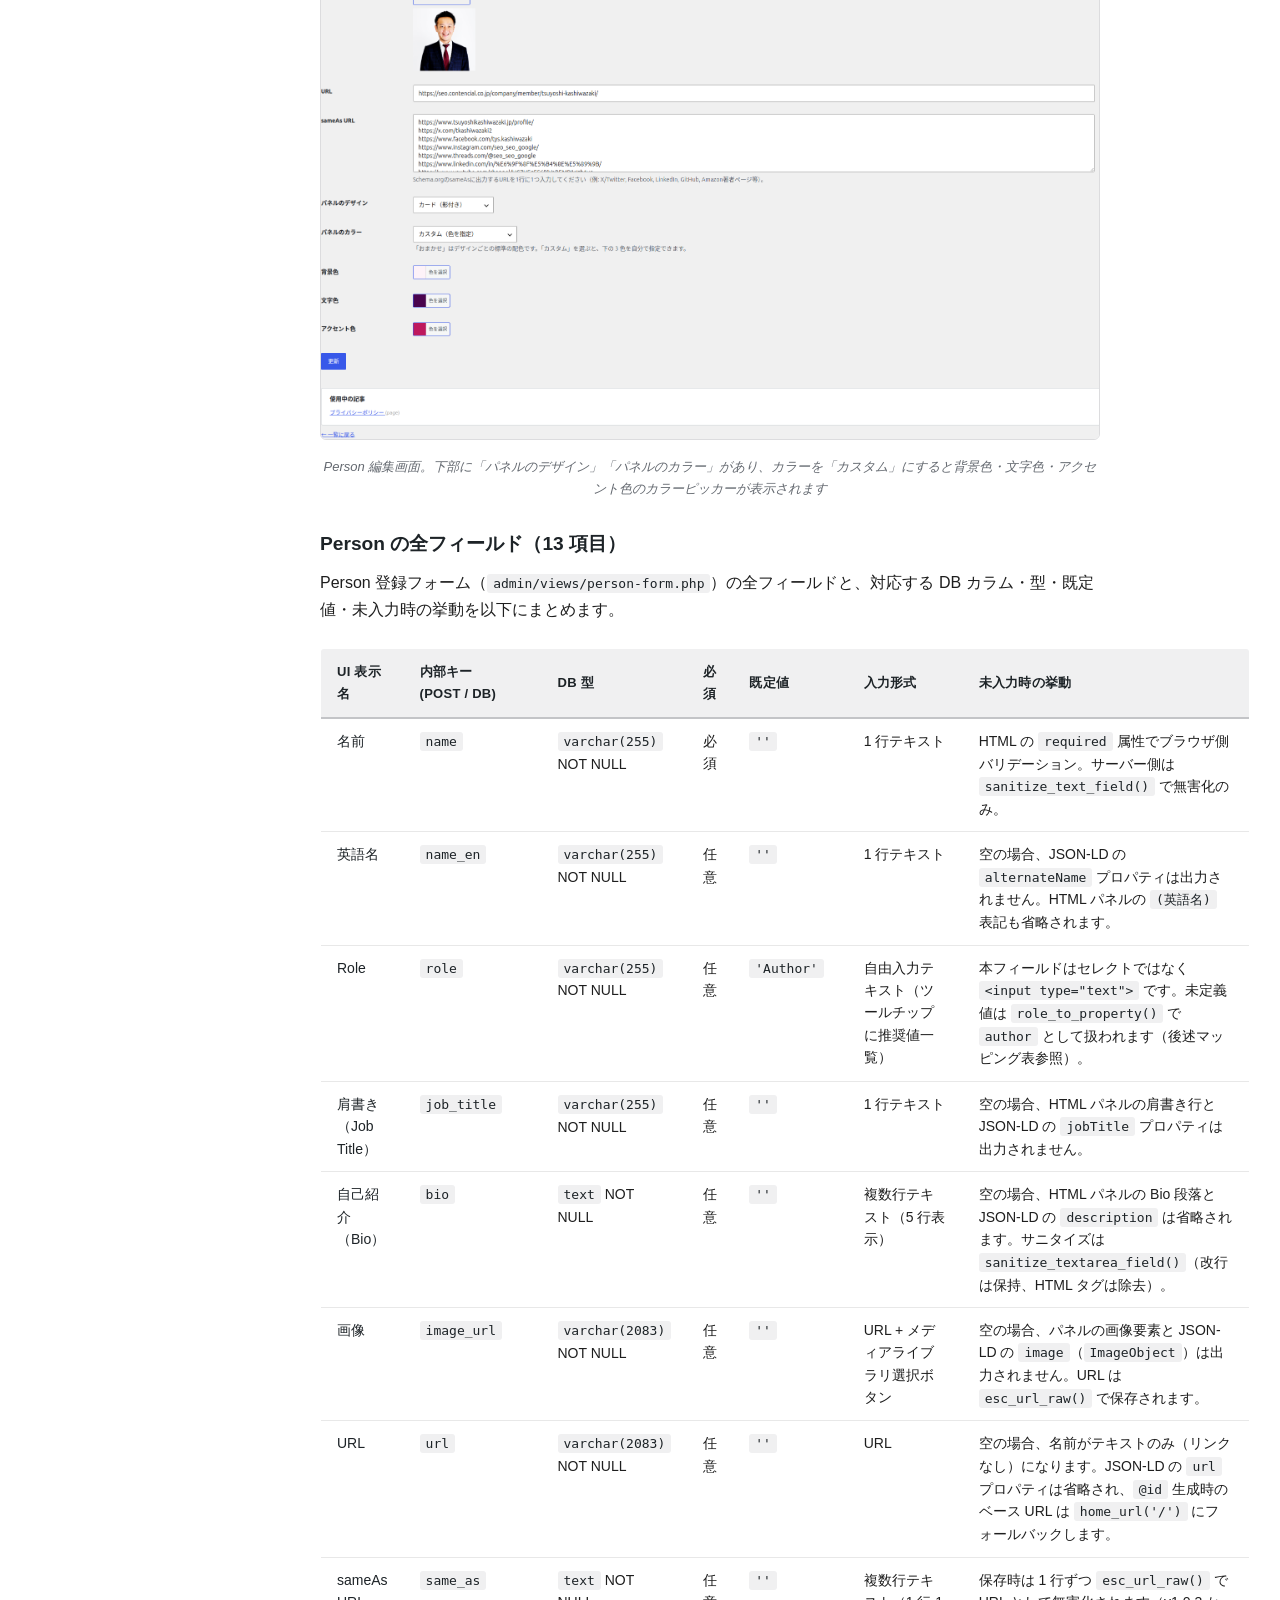
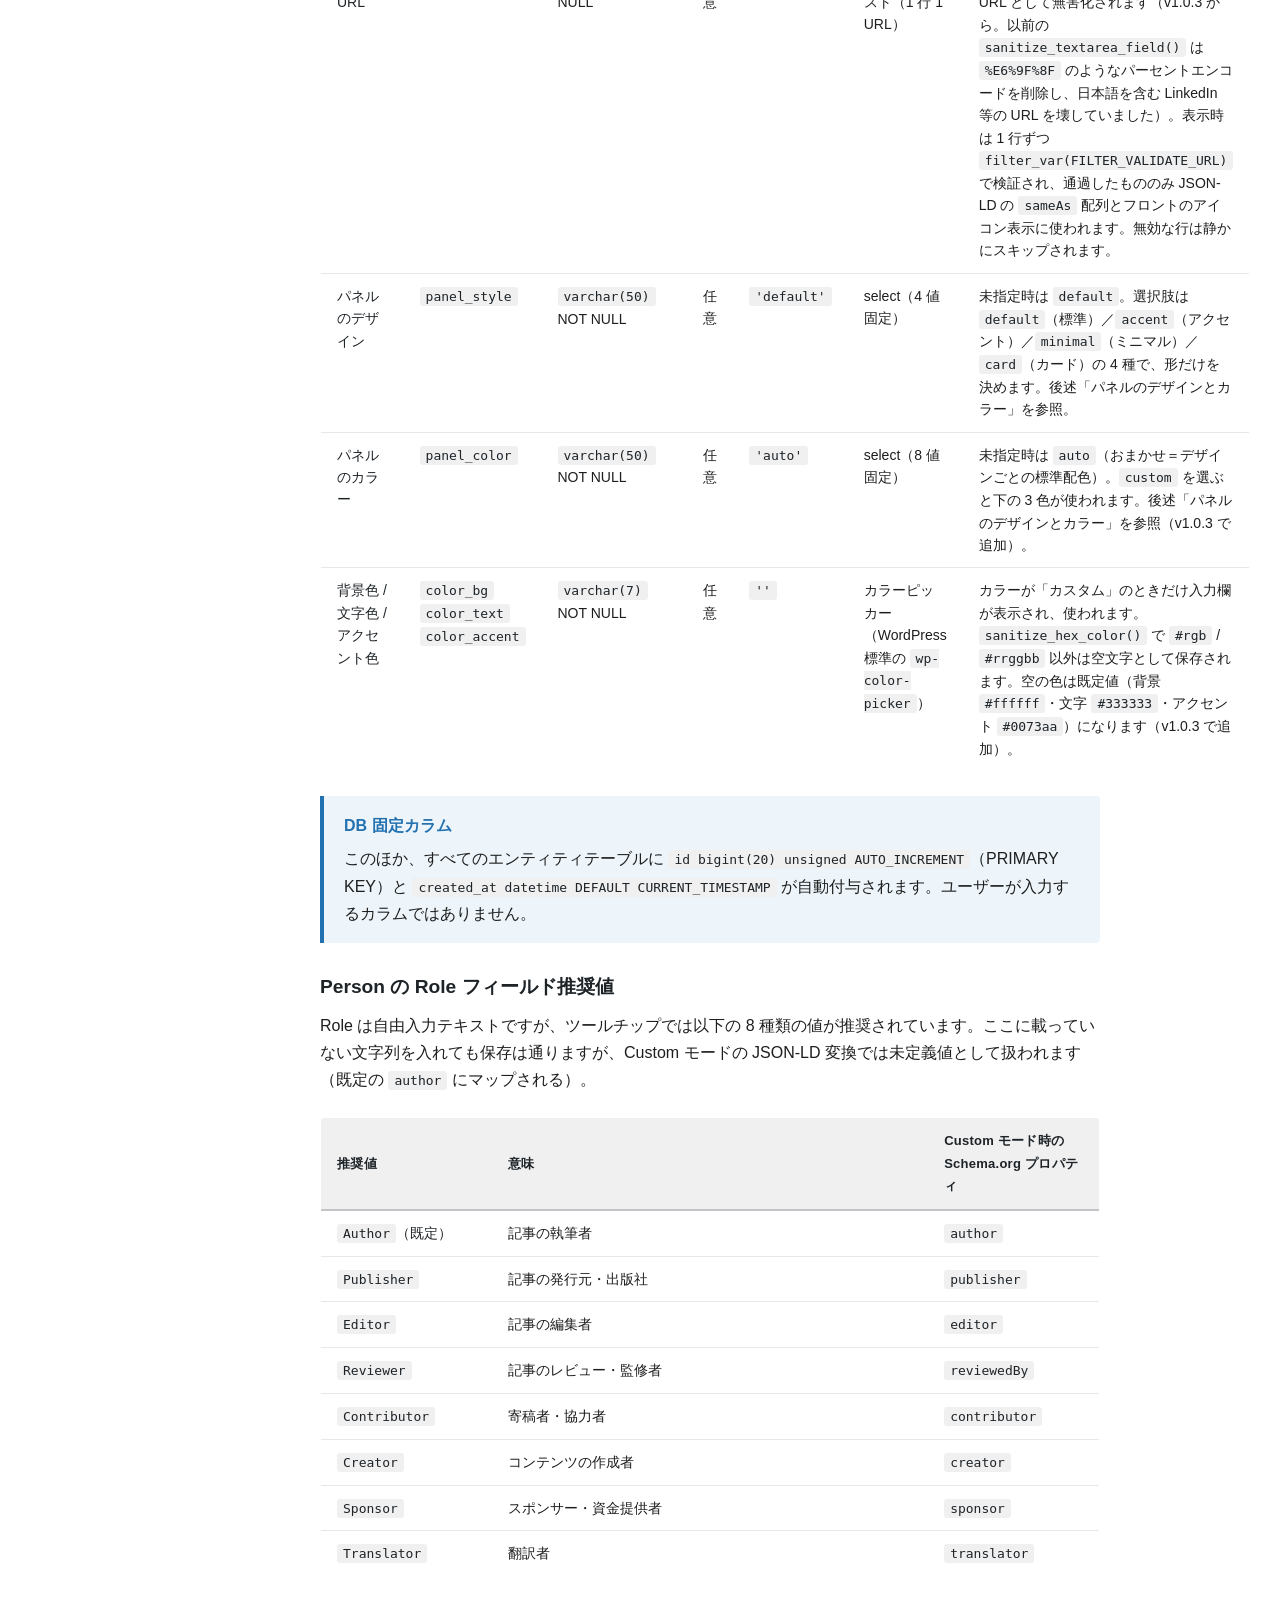
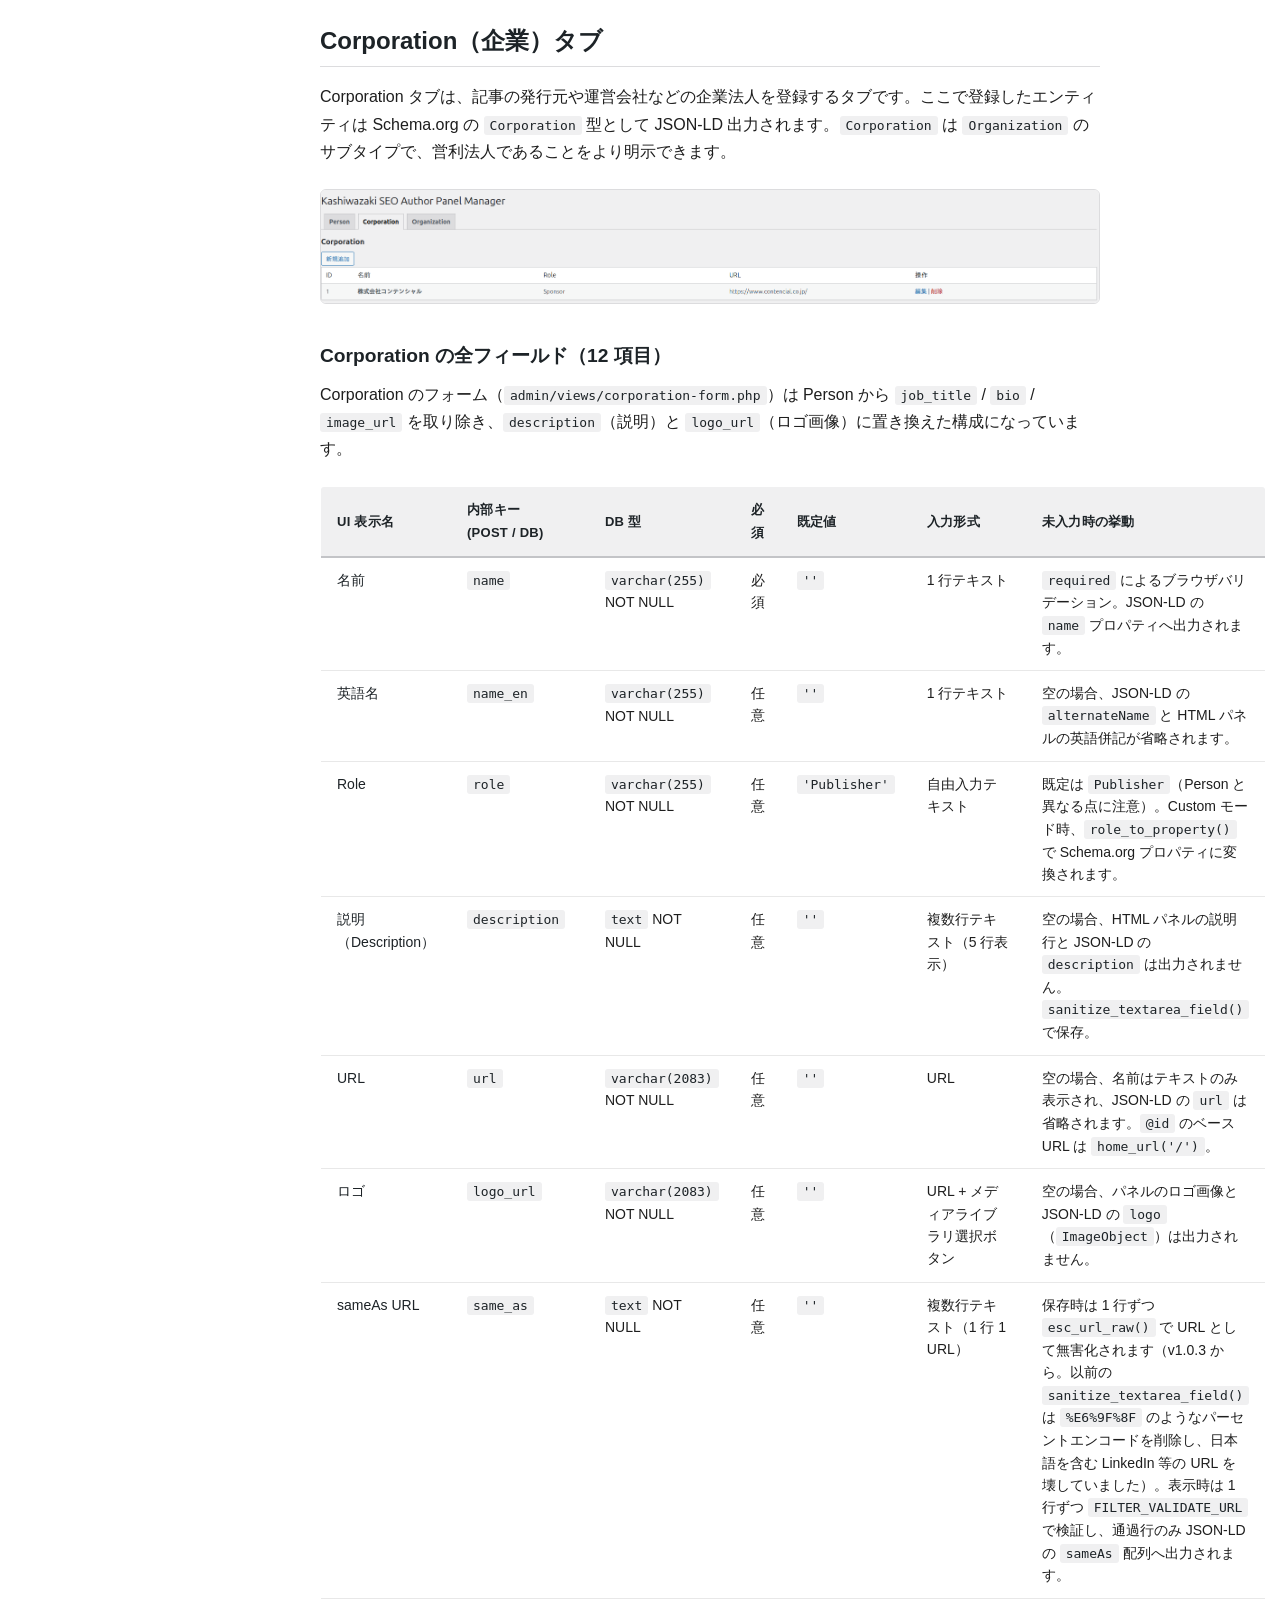
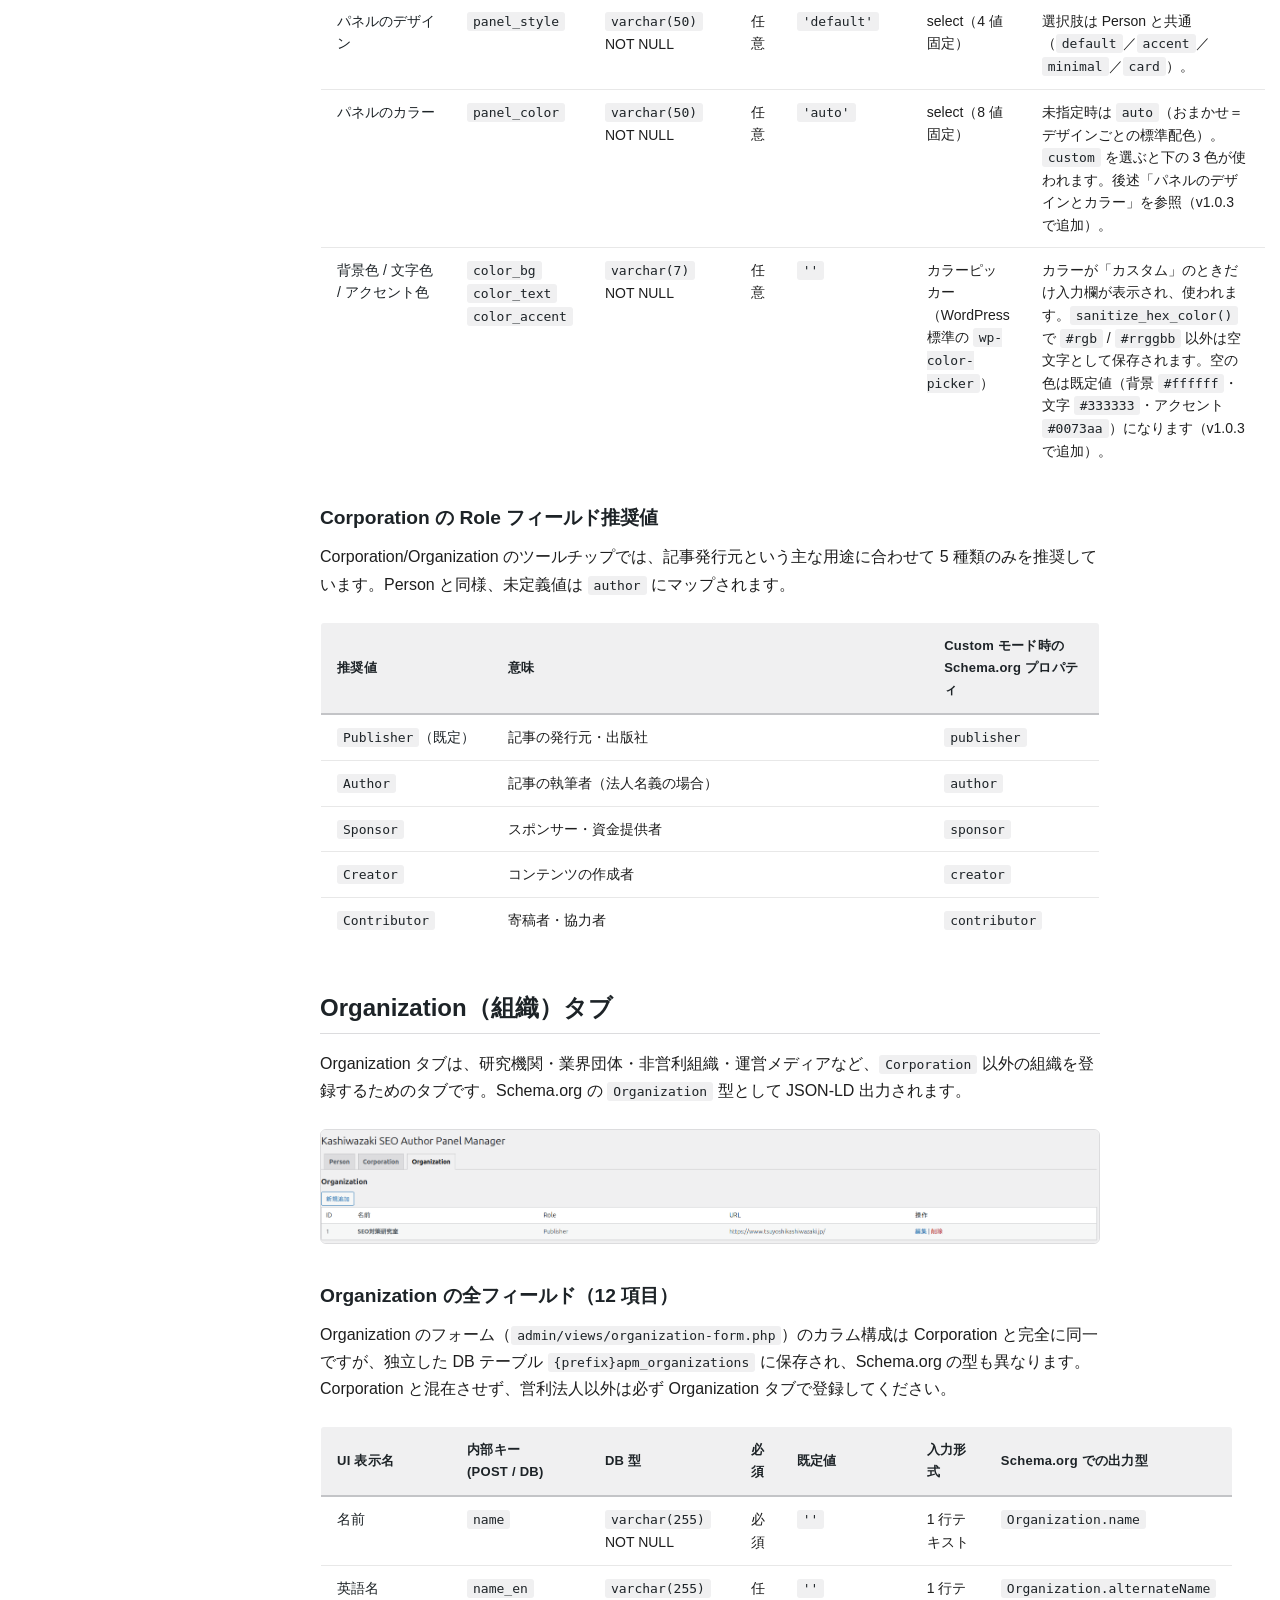
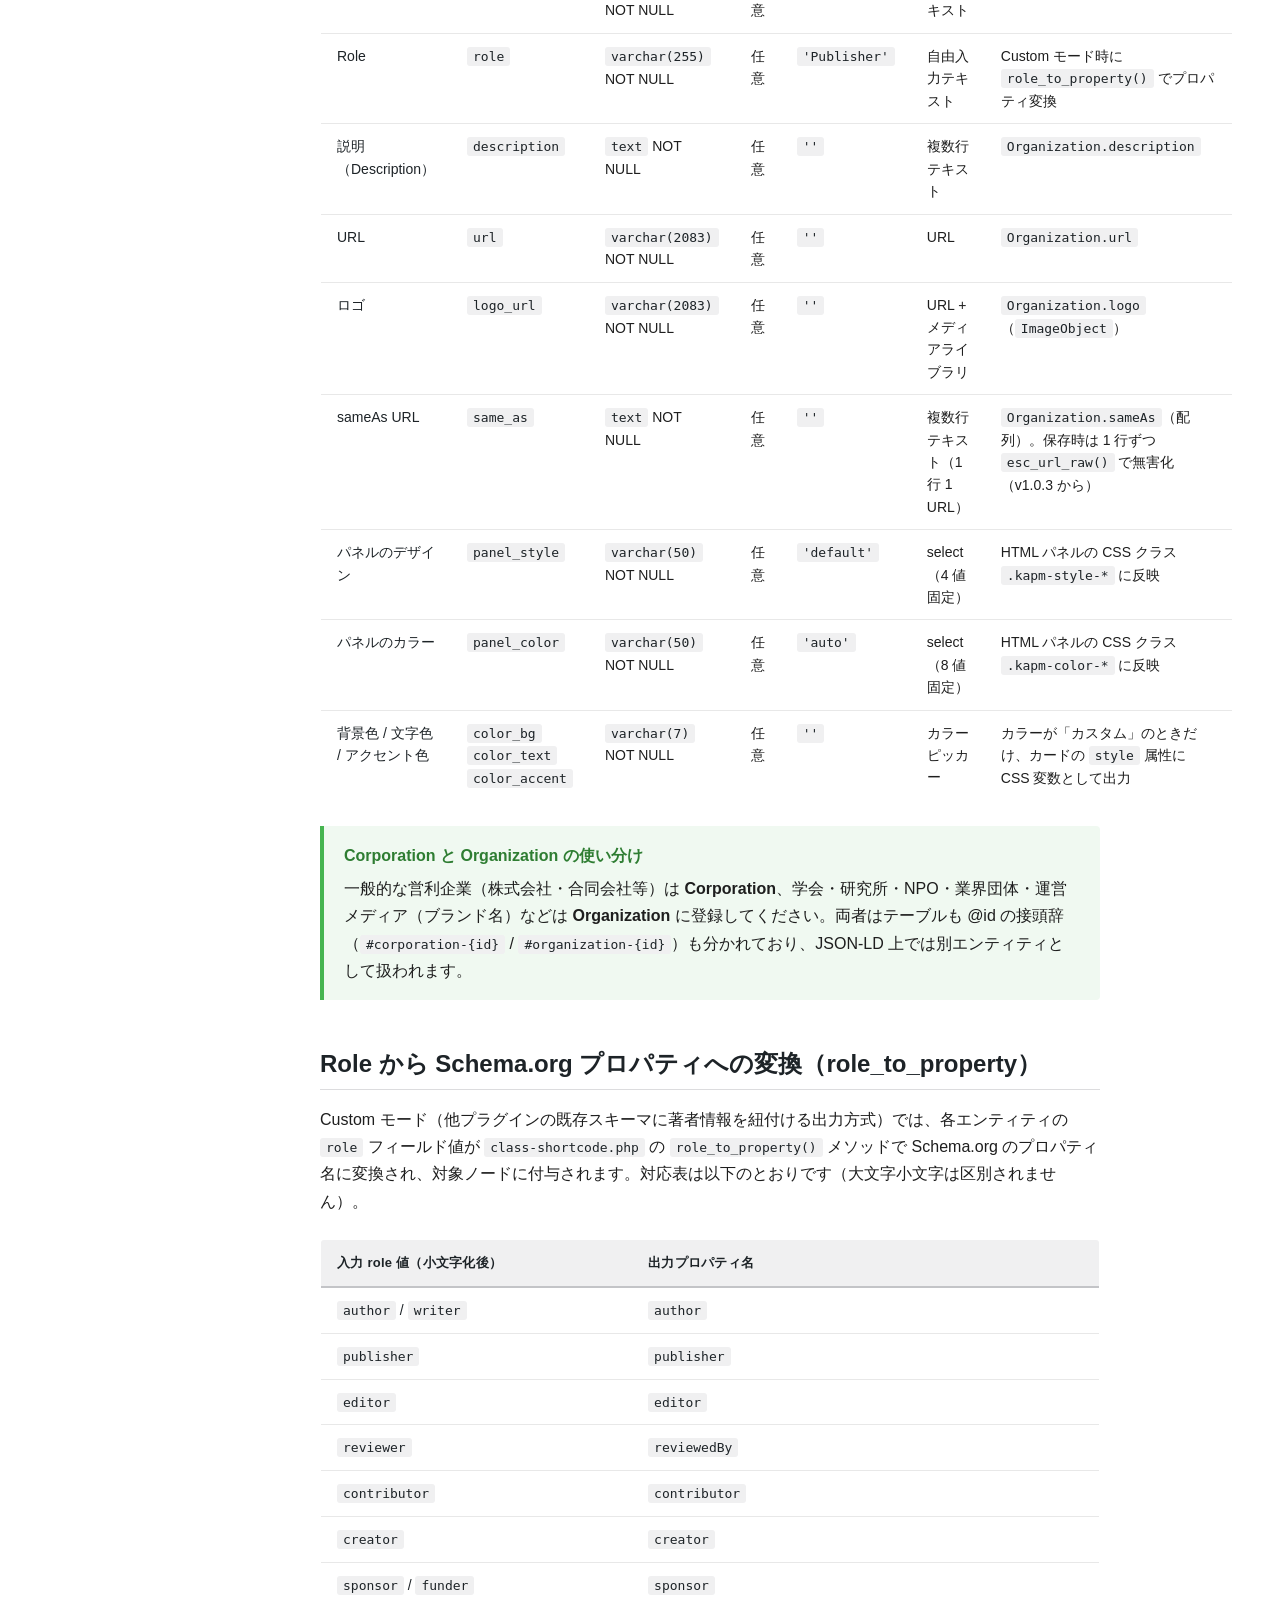
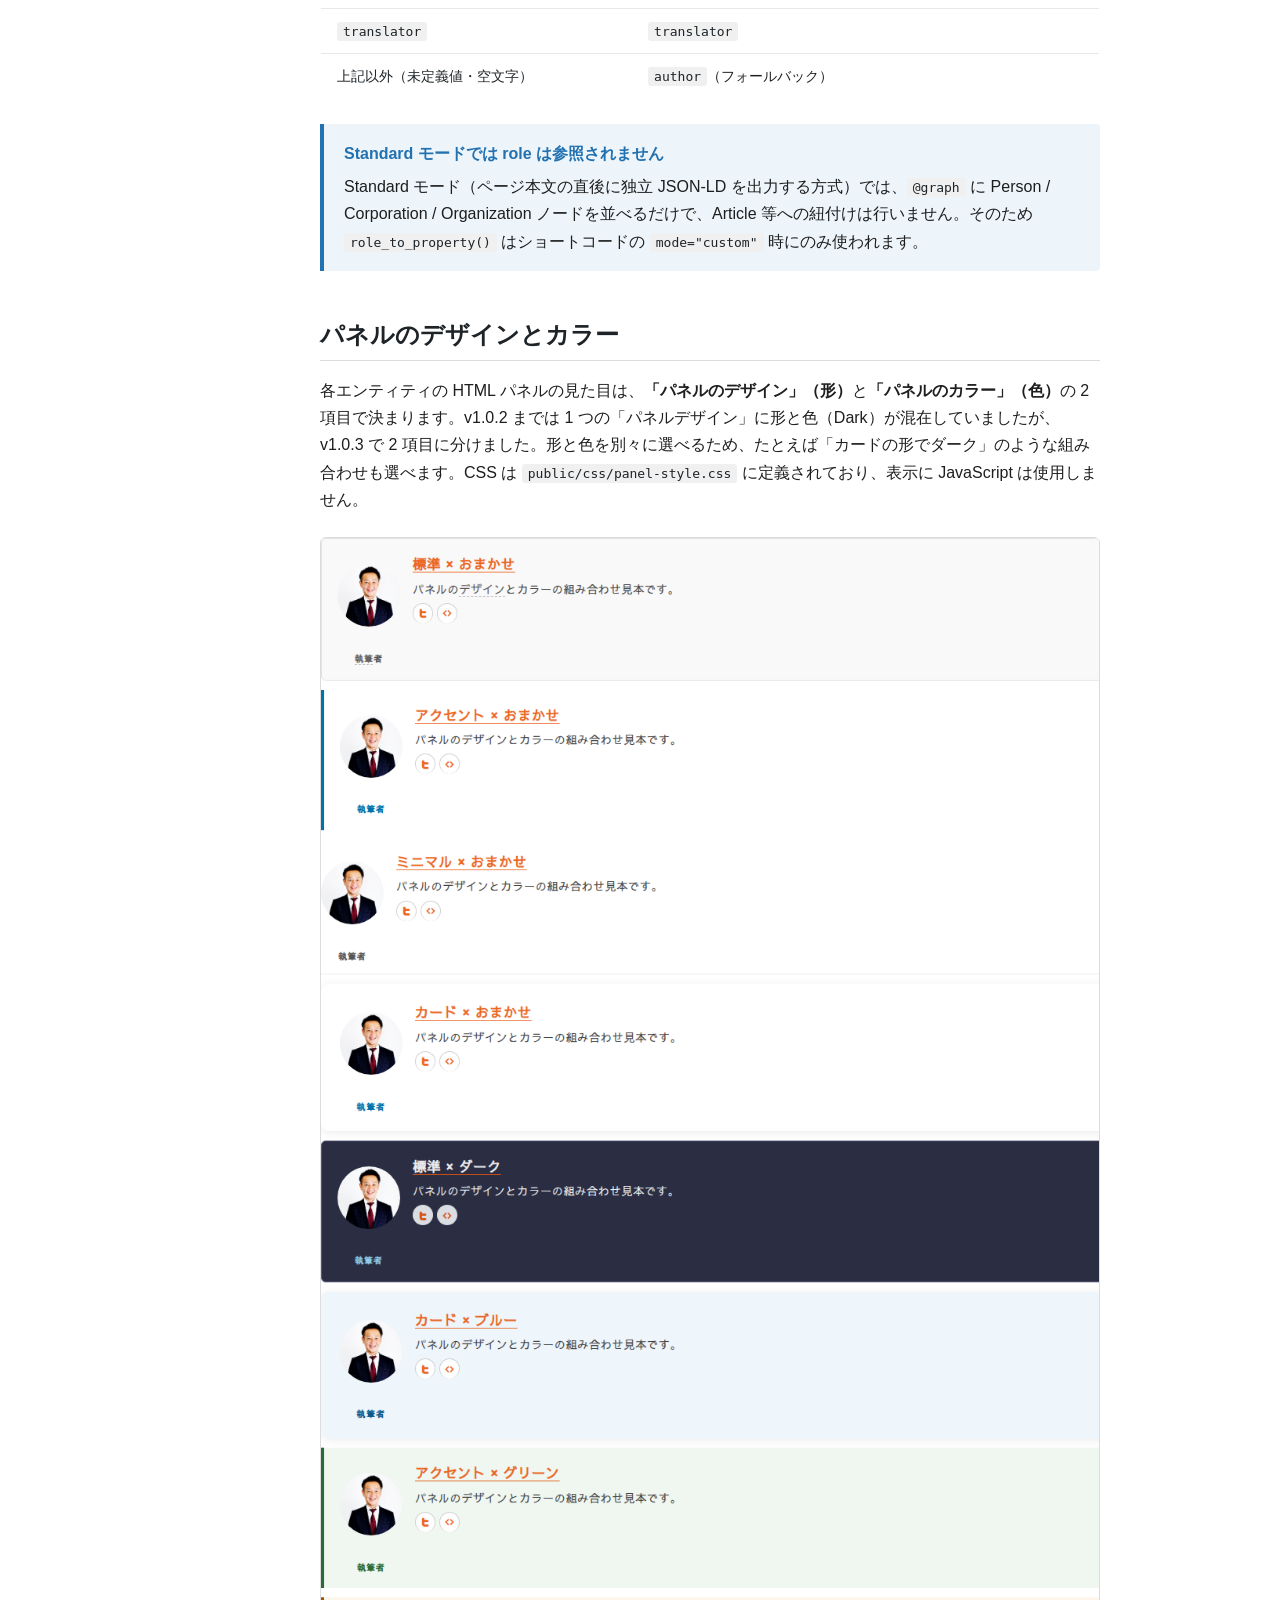
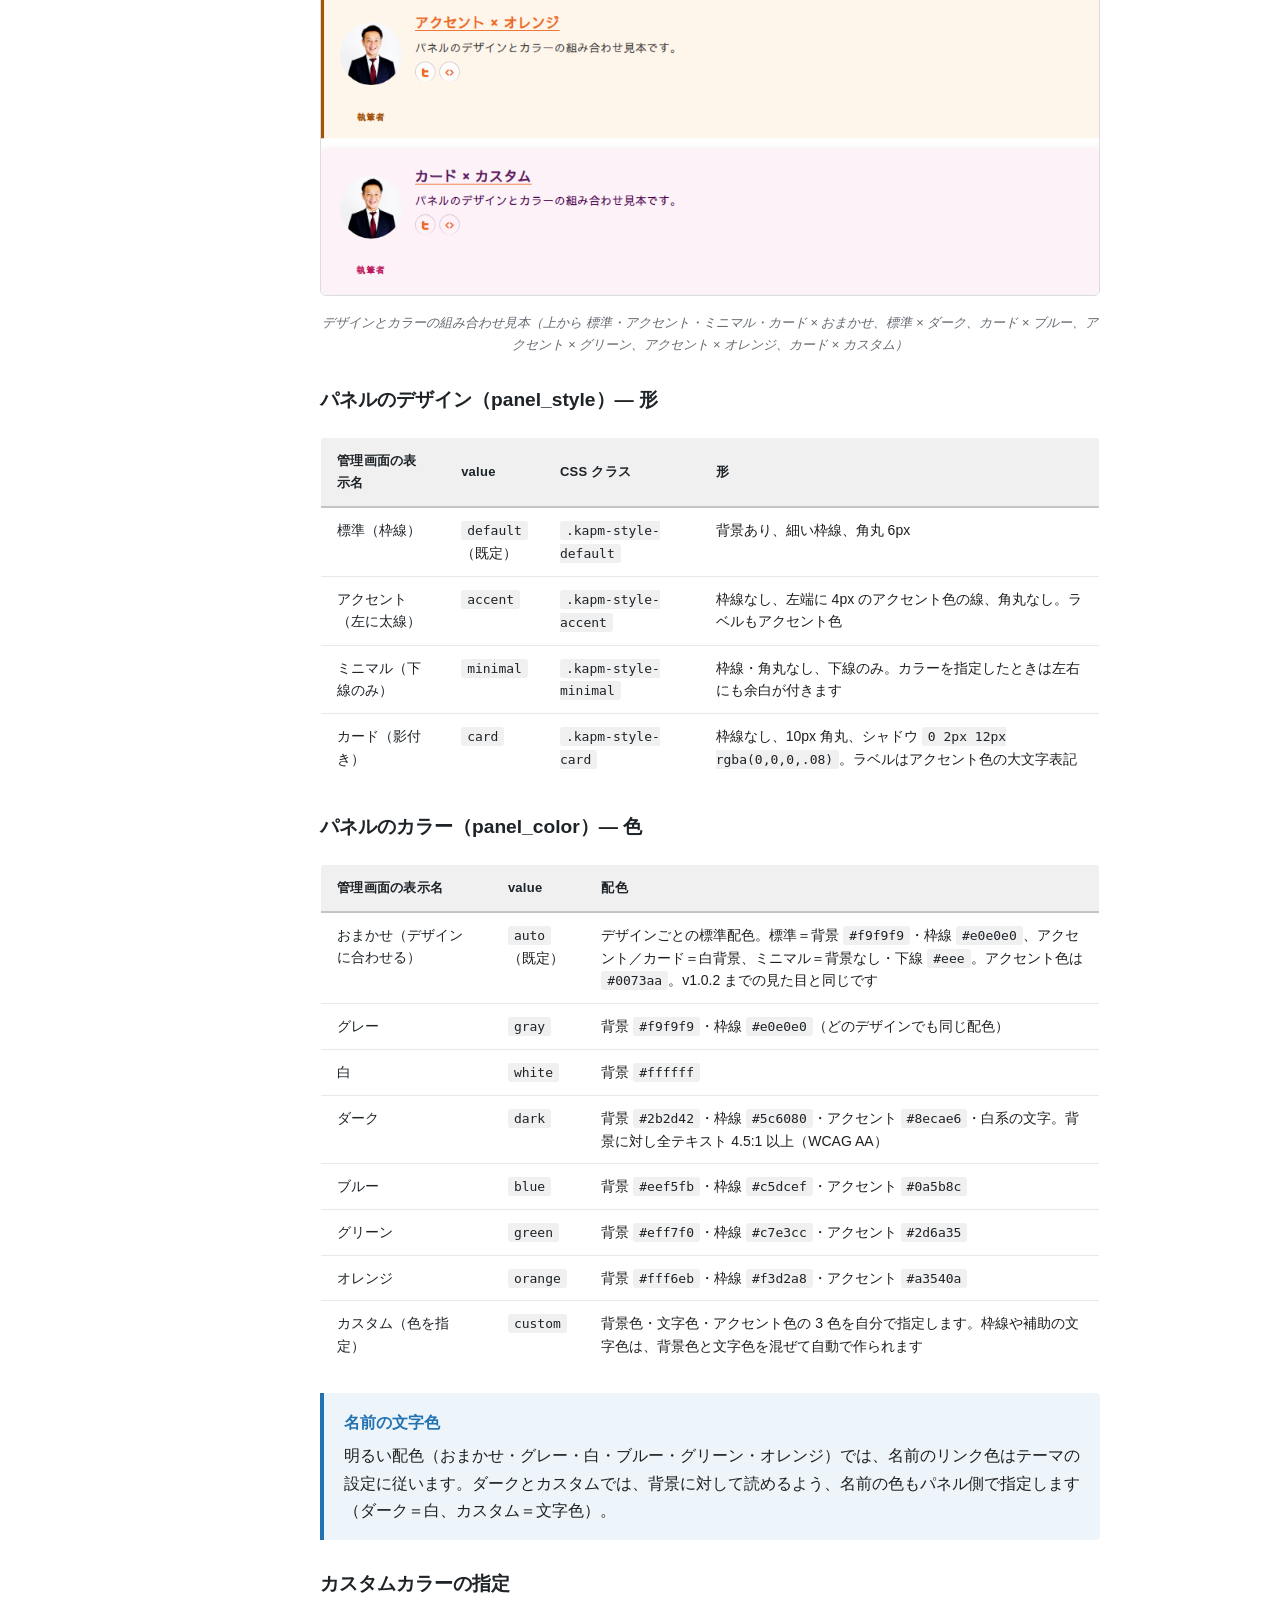
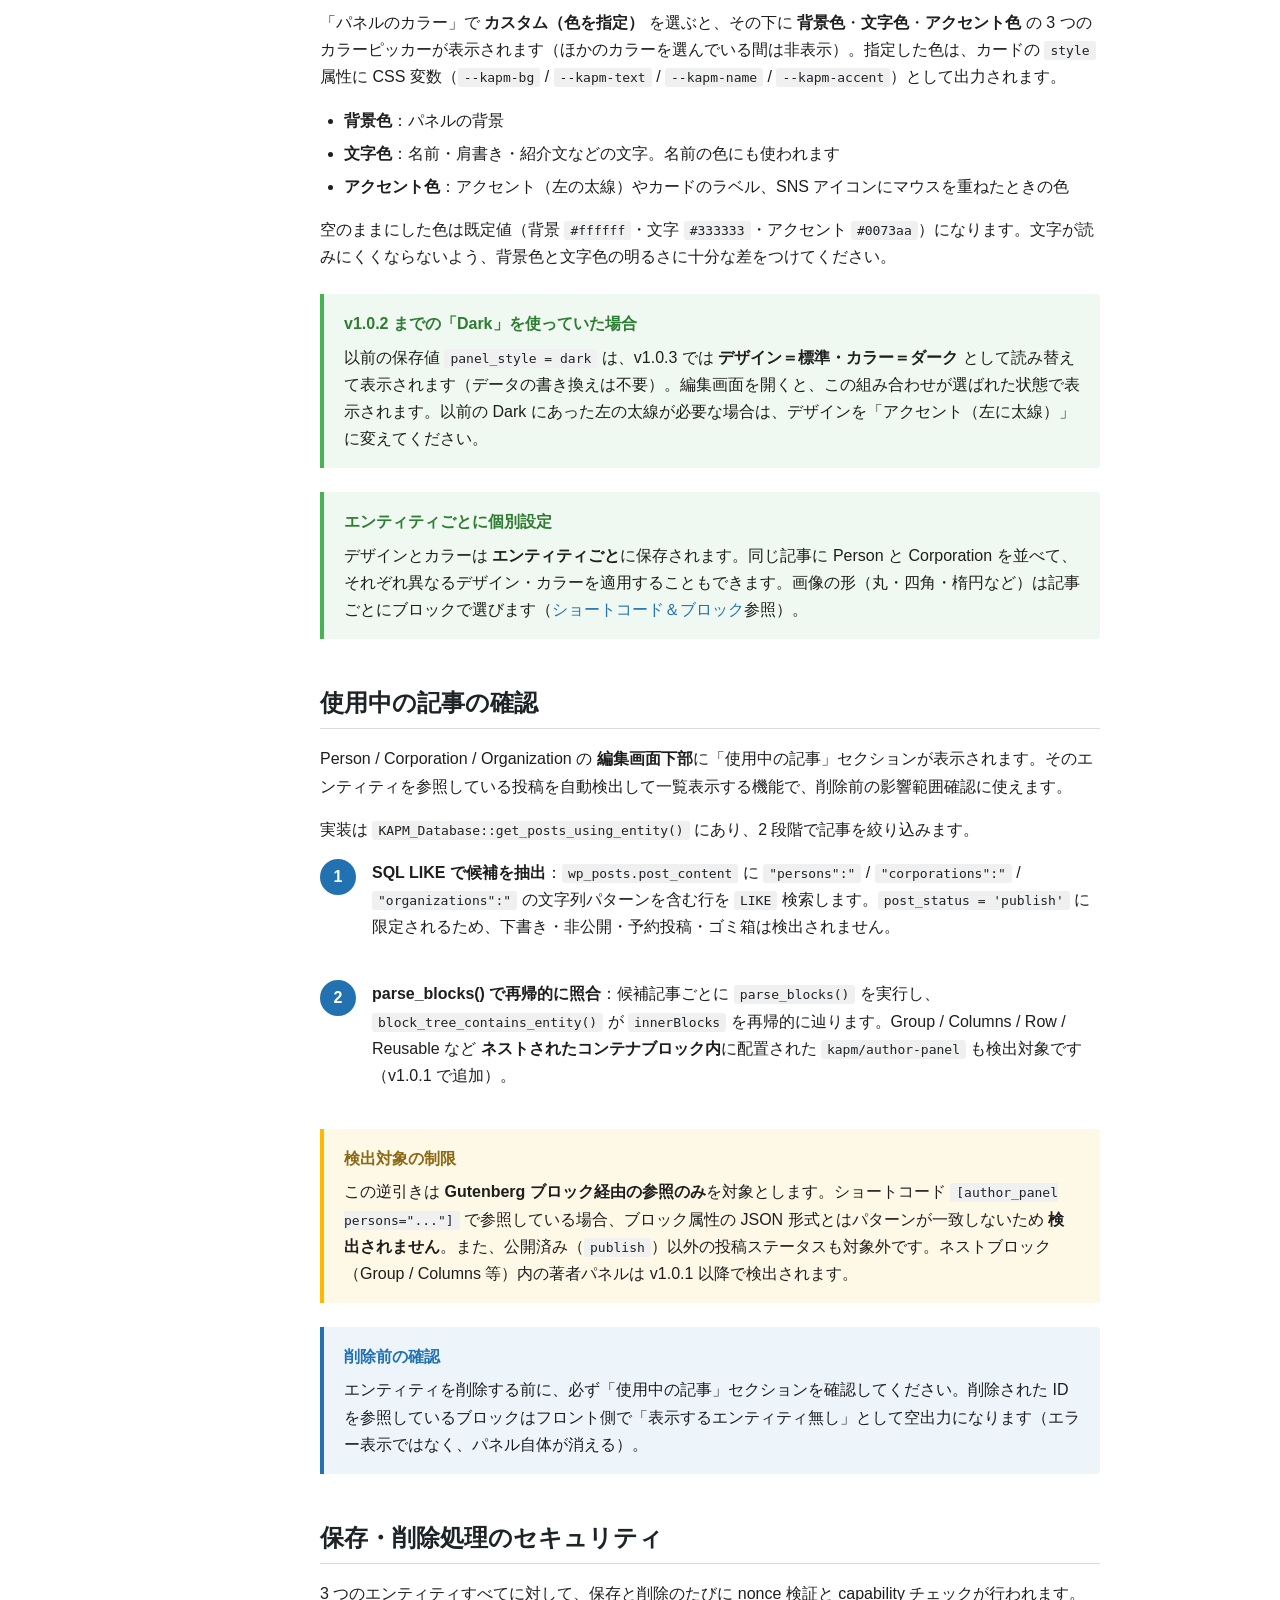
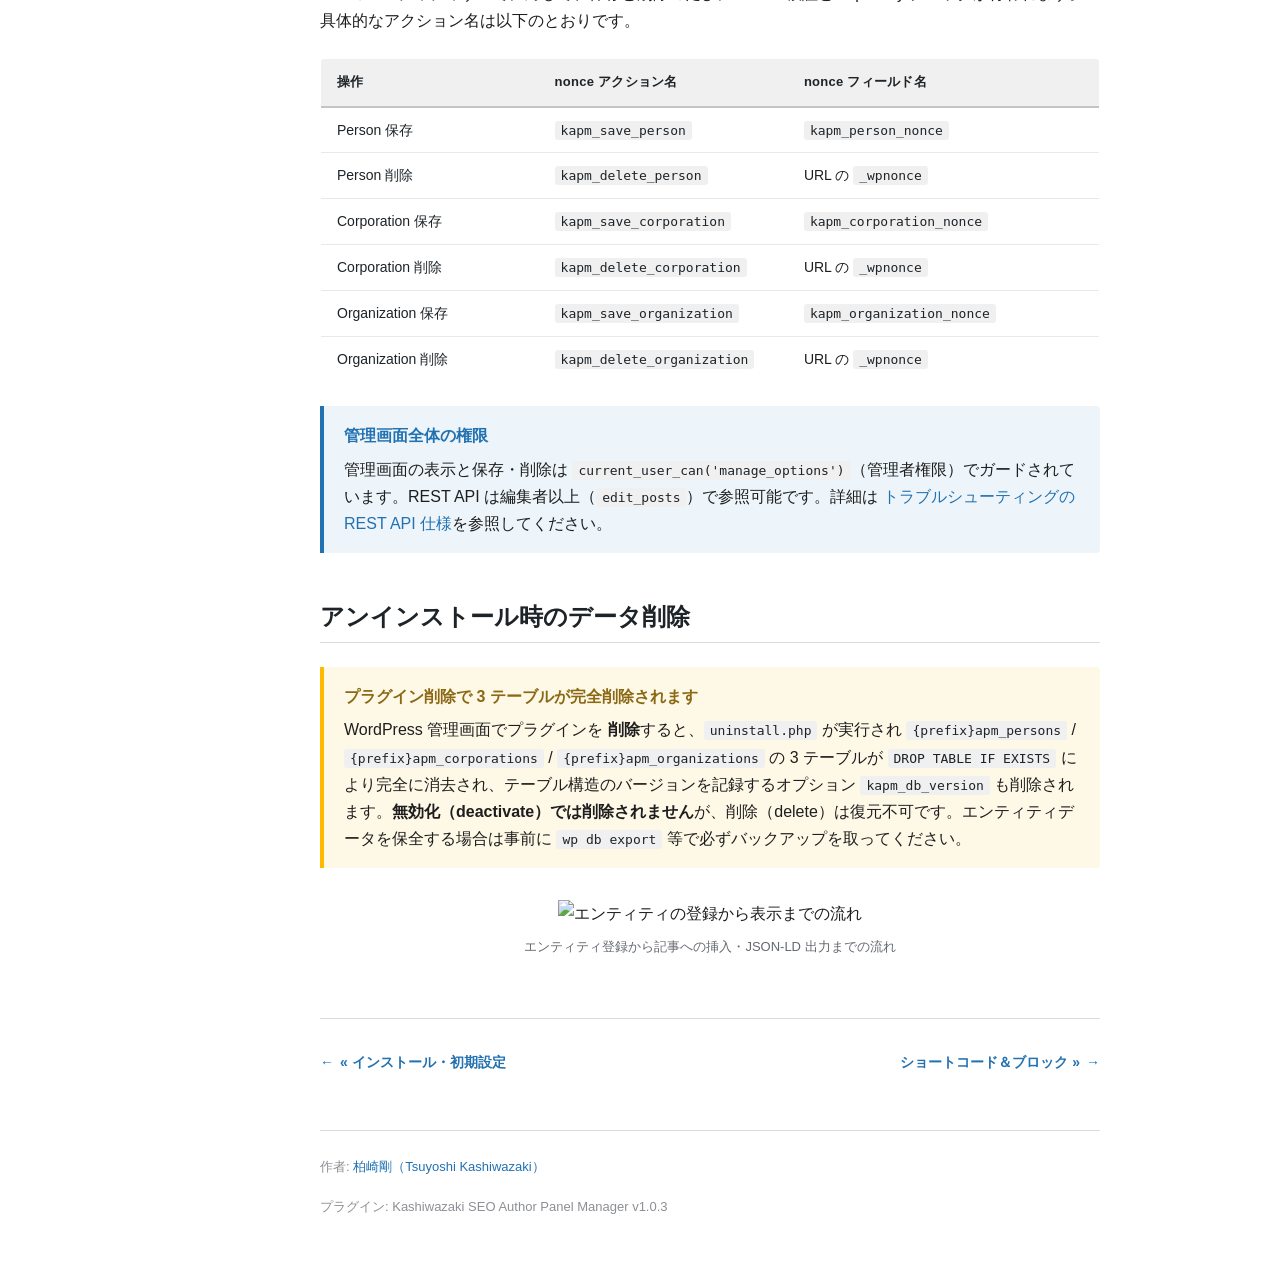
==== commit 87245066: "Update to v1.0.3 - ブロックエディタでエンティティごとに画像のデザイン（丸 / 角丸の四角 / 四角 / 楕円（縦長・横長）/ 切り抜かない）を選べるようにした - サイドバーに並び" ====
--- a/docs/entity-management.html
+++ b/docs/entity-management.html
@@ -12,7 +12,7 @@
 <nav class="sidebar">
     <div class="sidebar-header">
         <h2 style="color:#fff;">Author Panel Manager</h2>
-        <span class="version">v1.0.2</span>
+        <span class="version">v1.0.3</span>
         <img src="images/main-visual.png" alt="" style="width:100%;border-radius:4px;margin-top:8px;">
     </div>
     <ul>
@@ -68,9 +68,9 @@
 
     <p>Person タブは、記事の執筆者・レビュアー・編集者など「個人」を登録するためのタブです。ここで登録したエンティティはブロックエディタや <code>[author_panel]</code> ショートコードから Person の ID で参照され、Schema.org の <code>Person</code> 型 JSON-LD として出力されます。</p>
 
-    <div class="screenshot"><img src="images/screenshots/02-person-edit.png" alt="Person 編集画面" class="lightbox-trigger"></div>
-
-    <h3>Person の全フィールド（9 項目）</h3>
+    <div class="screenshot"><img src="images/screenshots/02-person-edit.png" alt="Person 編集画面（パネルのデザイン・カラー・カスタムカラー）" class="lightbox-trigger"><div class="caption">Person 編集画面。下部に「パネルのデザイン」「パネルのカラー」があり、カラーを「カスタム」にすると背景色・文字色・アクセント色のカラーピッカーが表示されます</div></div>
+
+    <h3>Person の全フィールド（13 項目）</h3>
 
     <p>Person 登録フォーム（<code>admin/views/person-form.php</code>）の全フィールドと、対応する DB カラム・型・既定値・未入力時の挙動を以下にまとめます。</p>
 
@@ -157,16 +157,34 @@
                 <td>任意</td>
                 <td><code>''</code></td>
                 <td>複数行テキスト（1 行 1 URL）</td>
-                <td>1 行ずつ <code>filter_var(FILTER_VALIDATE_URL)</code> で検証され、通過したもののみ JSON-LD の <code>sameAs</code> 配列とフロントのアイコン表示に使われます。無効な行は静かにスキップされます。</td>
-            </tr>
-            <tr>
-                <td>パネルデザイン</td>
+                <td>保存時は 1 行ずつ <code>esc_url_raw()</code> で URL として無害化されます（v1.0.3 から。以前の <code>sanitize_textarea_field()</code> は <code>%E6%9F%8F</code> のようなパーセントエンコードを削除し、日本語を含む LinkedIn 等の URL を壊していました）。表示時は 1 行ずつ <code>filter_var(FILTER_VALIDATE_URL)</code> で検証され、通過したもののみ JSON-LD の <code>sameAs</code> 配列とフロントのアイコン表示に使われます。無効な行は静かにスキップされます。</td>
+            </tr>
+            <tr>
+                <td>パネルのデザイン</td>
                 <td><code>panel_style</code></td>
                 <td><code>varchar(50)</code> NOT NULL</td>
                 <td>任意</td>
                 <td><code>'default'</code></td>
-                <td>select（5 値固定）</td>
-                <td>未指定時は <code>default</code>。選択肢は <code>default</code>／<code>dark</code>／<code>accent</code>／<code>minimal</code>／<code>card</code> の 5 種。後述「パネルデザイン」表を参照。</td>
+                <td>select（4 値固定）</td>
+                <td>未指定時は <code>default</code>。選択肢は <code>default</code>（標準）／<code>accent</code>（アクセント）／<code>minimal</code>（ミニマル）／<code>card</code>（カード）の 4 種で、形だけを決めます。後述「パネルのデザインとカラー」を参照。</td>
+            </tr>
+            <tr>
+                <td>パネルのカラー</td>
+                <td><code>panel_color</code></td>
+                <td><code>varchar(50)</code> NOT NULL</td>
+                <td>任意</td>
+                <td><code>'auto'</code></td>
+                <td>select（8 値固定）</td>
+                <td>未指定時は <code>auto</code>（おまかせ＝デザインごとの標準配色）。<code>custom</code> を選ぶと下の 3 色が使われます。後述「パネルのデザインとカラー」を参照（v1.0.3 で追加）。</td>
+            </tr>
+            <tr>
+                <td>背景色 / 文字色 / アクセント色</td>
+                <td><code>color_bg</code><br><code>color_text</code><br><code>color_accent</code></td>
+                <td><code>varchar(7)</code> NOT NULL</td>
+                <td>任意</td>
+                <td><code>''</code></td>
+                <td>カラーピッカー（WordPress 標準の <code>wp-color-picker</code>）</td>
+                <td>カラーが「カスタム」のときだけ入力欄が表示され、使われます。<code>sanitize_hex_color()</code> で <code>#rgb</code> / <code>#rrggbb</code> 以外は空文字として保存されます。空の色は既定値（背景 <code>#ffffff</code>・文字 <code>#333333</code>・アクセント <code>#0073aa</code>）になります（v1.0.3 で追加）。</td>
             </tr>
         </tbody>
     </table>
@@ -206,7 +224,7 @@
 
     <div class="screenshot"><img src="images/screenshots/03-corporation-list.png" alt="Corporation 一覧画面" class="lightbox-trigger"></div>
 
-    <h3>Corporation の全フィールド（8 項目）</h3>
+    <h3>Corporation の全フィールド（12 項目）</h3>
 
     <p>Corporation のフォーム（<code>admin/views/corporation-form.php</code>）は Person から <code>job_title</code> / <code>bio</code> / <code>image_url</code> を取り除き、<code>description</code>（説明）と <code>logo_url</code>（ロゴ画像）に置き換えた構成になっています。</p>
 
@@ -284,16 +302,34 @@
                 <td>任意</td>
                 <td><code>''</code></td>
                 <td>複数行テキスト（1 行 1 URL）</td>
-                <td>1 行ずつ <code>FILTER_VALIDATE_URL</code> で検証し、通過行のみ JSON-LD の <code>sameAs</code> 配列へ出力されます。</td>
-            </tr>
-            <tr>
-                <td>パネルデザイン</td>
+                <td>保存時は 1 行ずつ <code>esc_url_raw()</code> で URL として無害化されます（v1.0.3 から。以前の <code>sanitize_textarea_field()</code> は <code>%E6%9F%8F</code> のようなパーセントエンコードを削除し、日本語を含む LinkedIn 等の URL を壊していました）。表示時は 1 行ずつ <code>FILTER_VALIDATE_URL</code> で検証し、通過行のみ JSON-LD の <code>sameAs</code> 配列へ出力されます。</td>
+            </tr>
+            <tr>
+                <td>パネルのデザイン</td>
                 <td><code>panel_style</code></td>
                 <td><code>varchar(50)</code> NOT NULL</td>
                 <td>任意</td>
                 <td><code>'default'</code></td>
-                <td>select（5 値固定）</td>
-                <td>選択肢は Person と共通（<code>default</code>／<code>dark</code>／<code>accent</code>／<code>minimal</code>／<code>card</code>）。</td>
+                <td>select（4 値固定）</td>
+                <td>選択肢は Person と共通（<code>default</code>／<code>accent</code>／<code>minimal</code>／<code>card</code>）。</td>
+            </tr>
+            <tr>
+                <td>パネルのカラー</td>
+                <td><code>panel_color</code></td>
+                <td><code>varchar(50)</code> NOT NULL</td>
+                <td>任意</td>
+                <td><code>'auto'</code></td>
+                <td>select（8 値固定）</td>
+                <td>未指定時は <code>auto</code>（おまかせ＝デザインごとの標準配色）。<code>custom</code> を選ぶと下の 3 色が使われます。後述「パネルのデザインとカラー」を参照（v1.0.3 で追加）。</td>
+            </tr>
+            <tr>
+                <td>背景色 / 文字色 / アクセント色</td>
+                <td><code>color_bg</code><br><code>color_text</code><br><code>color_accent</code></td>
+                <td><code>varchar(7)</code> NOT NULL</td>
+                <td>任意</td>
+                <td><code>''</code></td>
+                <td>カラーピッカー（WordPress 標準の <code>wp-color-picker</code>）</td>
+                <td>カラーが「カスタム」のときだけ入力欄が表示され、使われます。<code>sanitize_hex_color()</code> で <code>#rgb</code> / <code>#rrggbb</code> 以外は空文字として保存されます。空の色は既定値（背景 <code>#ffffff</code>・文字 <code>#333333</code>・アクセント <code>#0073aa</code>）になります（v1.0.3 で追加）。</td>
             </tr>
         </tbody>
     </table>
@@ -325,7 +361,7 @@
 
     <div class="screenshot"><img src="images/screenshots/04-organization-list.png" alt="Organization 一覧画面" class="lightbox-trigger"></div>
 
-    <h3>Organization の全フィールド（8 項目）</h3>
+    <h3>Organization の全フィールド（12 項目）</h3>
 
     <p>Organization のフォーム（<code>admin/views/organization-form.php</code>）のカラム構成は Corporation と完全に同一ですが、独立した DB テーブル <code>{prefix}apm_organizations</code> に保存され、Schema.org の型も異なります。Corporation と混在させず、営利法人以外は必ず Organization タブで登録してください。</p>
 
@@ -402,17 +438,35 @@
                 <td><code>text</code> NOT NULL</td>
                 <td>任意</td>
                 <td><code>''</code></td>
-                <td>複数行テキスト</td>
-                <td><code>Organization.sameAs</code>（配列）</td>
-            </tr>
-            <tr>
-                <td>パネルデザイン</td>
+                <td>複数行テキスト（1 行 1 URL）</td>
+                <td><code>Organization.sameAs</code>（配列）。保存時は 1 行ずつ <code>esc_url_raw()</code> で無害化（v1.0.3 から）</td>
+            </tr>
+            <tr>
+                <td>パネルのデザイン</td>
                 <td><code>panel_style</code></td>
                 <td><code>varchar(50)</code> NOT NULL</td>
                 <td>任意</td>
                 <td><code>'default'</code></td>
-                <td>select</td>
-                <td>HTML パネルの CSS クラスに反映</td>
+                <td>select（4 値固定）</td>
+                <td>HTML パネルの CSS クラス <code>.kapm-style-*</code> に反映</td>
+            </tr>
+            <tr>
+                <td>パネルのカラー</td>
+                <td><code>panel_color</code></td>
+                <td><code>varchar(50)</code> NOT NULL</td>
+                <td>任意</td>
+                <td><code>'auto'</code></td>
+                <td>select（8 値固定）</td>
+                <td>HTML パネルの CSS クラス <code>.kapm-color-*</code> に反映</td>
+            </tr>
+            <tr>
+                <td>背景色 / 文字色 / アクセント色</td>
+                <td><code>color_bg</code><br><code>color_text</code><br><code>color_accent</code></td>
+                <td><code>varchar(7)</code> NOT NULL</td>
+                <td>任意</td>
+                <td><code>''</code></td>
+                <td>カラーピッカー</td>
+                <td>カラーが「カスタム」のときだけ、カードの <code>style</code> 属性に CSS 変数として出力</td>
             </tr>
         </tbody>
     </table>
@@ -451,56 +505,81 @@
         <p>Standard モード（ページ本文の直後に独立 JSON-LD を出力する方式）では、<code>@graph</code> に Person / Corporation / Organization ノードを並べるだけで、Article 等への紐付けは行いません。そのため <code>role_to_property()</code> はショートコードの <code>mode="custom"</code> 時にのみ使われます。</p>
     </div>
 
-    <h2>パネルデザイン（panel_style）</h2>
-
-    <p>各エンティティには HTML パネルの見た目を決める <code>panel_style</code> を個別設定できます。CSS は <code>public/css/panel-style.css</code>（実測 <strong>4,629 バイト</strong>）に定義されており、JavaScript は使用しません。</p>
-
-    <table>
-        <thead>
-            <tr>
-                <th style="width:14%;">value</th>
-                <th style="width:22%;">CSS クラス</th>
-                <th style="width:30%;">見た目</th>
-                <th>用途の例</th>
-            </tr>
-        </thead>
-        <tbody>
-            <tr>
-                <td><code>default</code>（既定）</td>
-                <td><code>.kapm-style-default</code></td>
-                <td>背景 <code>#f9f9f9</code>、細ボーダー <code>#e0e0e0</code>、角丸 6px</td>
-                <td>ほとんどのテーマに馴染む標準表示</td>
-            </tr>
-            <tr>
-                <td><code>dark</code></td>
-                <td><code>.kapm-style-dark</code></td>
-                <td>背景 <code>#2b2d42</code>、左アクセント <code>#8ecae6</code>、白系テキスト</td>
-                <td>ダークテーマでの表示。コメントに <code>WCAG AA 準拠</code>（背景に対し全テキスト 4.5:1 以上）と明記されています</td>
-            </tr>
-            <tr>
-                <td><code>accent</code></td>
-                <td><code>.kapm-style-accent</code></td>
-                <td>白背景、左端に 4px の <code>#0073aa</code> カラーバー、角丸なし</td>
-                <td>本文と一体化しつつ左側に存在感を持たせたい場合</td>
-            </tr>
-            <tr>
-                <td><code>minimal</code></td>
-                <td><code>.kapm-style-minimal</code></td>
-                <td>背景・ボーダー・角丸なし。下線 <code>#eee</code> のみ</td>
-                <td>装飾を極力排したい記事末尾の署名として</td>
-            </tr>
-            <tr>
-                <td><code>card</code></td>
-                <td><code>.kapm-style-card</code></td>
-                <td>白背景、10px 角丸、シャドウ <code>0 2px 12px rgba(0,0,0,.08)</code></td>
-                <td>浮き上がる「カード」として目立たせたい場合</td>
-            </tr>
-        </tbody>
-    </table>
+    <h2>パネルのデザインとカラー</h2>
+
+    <p>各エンティティの HTML パネルの見た目は、<strong>「パネルのデザイン」（形）</strong>と<strong>「パネルのカラー」（色）</strong>の 2 項目で決まります。v1.0.2 までは 1 つの「パネルデザイン」に形と色（Dark）が混在していましたが、v1.0.3 で 2 項目に分けました。形と色を別々に選べるため、たとえば「カードの形でダーク」のような組み合わせも選べます。CSS は <code>public/css/panel-style.css</code> に定義されており、表示に JavaScript は使用しません。</p>
+
+    <div class="screenshot">
+        <img src="images/screenshots/08-design-color.png" alt="パネルのデザインとカラーの組み合わせ見本" class="lightbox-trigger">
+        <div class="caption">デザインとカラーの組み合わせ見本（上から 標準・アクセント・ミニマル・カード × おまかせ、標準 × ダーク、カード × ブルー、アクセント × グリーン、アクセント × オレンジ、カード × カスタム）</div>
+    </div>
+
+    <h3>パネルのデザイン（panel_style）— 形</h3>
+
+    <table>
+        <thead>
+            <tr>
+                <th style="width:16%;">管理画面の表示名</th>
+                <th style="width:12%;">value</th>
+                <th style="width:20%;">CSS クラス</th>
+                <th>形</th>
+            </tr>
+        </thead>
+        <tbody>
+            <tr><td>標準（枠線）</td><td><code>default</code>（既定）</td><td><code>.kapm-style-default</code></td><td>背景あり、細い枠線、角丸 6px</td></tr>
+            <tr><td>アクセント（左に太線）</td><td><code>accent</code></td><td><code>.kapm-style-accent</code></td><td>枠線なし、左端に 4px のアクセント色の線、角丸なし。ラベルもアクセント色</td></tr>
+            <tr><td>ミニマル（下線のみ）</td><td><code>minimal</code></td><td><code>.kapm-style-minimal</code></td><td>枠線・角丸なし、下線のみ。カラーを指定したときは左右にも余白が付きます</td></tr>
+            <tr><td>カード（影付き）</td><td><code>card</code></td><td><code>.kapm-style-card</code></td><td>枠線なし、10px 角丸、シャドウ <code>0 2px 12px rgba(0,0,0,.08)</code>。ラベルはアクセント色の大文字表記</td></tr>
+        </tbody>
+    </table>
+
+    <h3>パネルのカラー（panel_color）— 色</h3>
+
+    <table>
+        <thead>
+            <tr>
+                <th style="width:22%;">管理画面の表示名</th>
+                <th style="width:12%;">value</th>
+                <th>配色</th>
+            </tr>
+        </thead>
+        <tbody>
+            <tr><td>おまかせ（デザインに合わせる）</td><td><code>auto</code>（既定）</td><td>デザインごとの標準配色。標準＝背景 <code>#f9f9f9</code>・枠線 <code>#e0e0e0</code>、アクセント／カード＝白背景、ミニマル＝背景なし・下線 <code>#eee</code>。アクセント色は <code>#0073aa</code>。v1.0.2 までの見た目と同じです</td></tr>
+            <tr><td>グレー</td><td><code>gray</code></td><td>背景 <code>#f9f9f9</code>・枠線 <code>#e0e0e0</code>（どのデザインでも同じ配色）</td></tr>
+            <tr><td>白</td><td><code>white</code></td><td>背景 <code>#ffffff</code></td></tr>
+            <tr><td>ダーク</td><td><code>dark</code></td><td>背景 <code>#2b2d42</code>・枠線 <code>#5c6080</code>・アクセント <code>#8ecae6</code>・白系の文字。背景に対し全テキスト 4.5:1 以上（WCAG AA）</td></tr>
+            <tr><td>ブルー</td><td><code>blue</code></td><td>背景 <code>#eef5fb</code>・枠線 <code>#c5dcef</code>・アクセント <code>#0a5b8c</code></td></tr>
+            <tr><td>グリーン</td><td><code>green</code></td><td>背景 <code>#eff7f0</code>・枠線 <code>#c7e3cc</code>・アクセント <code>#2d6a35</code></td></tr>
+            <tr><td>オレンジ</td><td><code>orange</code></td><td>背景 <code>#fff6eb</code>・枠線 <code>#f3d2a8</code>・アクセント <code>#a3540a</code></td></tr>
+            <tr><td>カスタム（色を指定）</td><td><code>custom</code></td><td>背景色・文字色・アクセント色の 3 色を自分で指定します。枠線や補助の文字色は、背景色と文字色を混ぜて自動で作られます</td></tr>
+        </tbody>
+    </table>
+
+    <div class="callout callout-note">
+        <div class="callout-title">名前の文字色</div>
+        <p>明るい配色（おまかせ・グレー・白・ブルー・グリーン・オレンジ）では、名前のリンク色はテーマの設定に従います。ダークとカスタムでは、背景に対して読めるよう、名前の色もパネル側で指定します（ダーク＝白、カスタム＝文字色）。</p>
+    </div>
+
+    <h3>カスタムカラーの指定</h3>
+
+    <p>「パネルのカラー」で <strong>カスタム（色を指定）</strong> を選ぶと、その下に <strong>背景色</strong>・<strong>文字色</strong>・<strong>アクセント色</strong> の 3 つのカラーピッカーが表示されます（ほかのカラーを選んでいる間は非表示）。指定した色は、カードの <code>style</code> 属性に CSS 変数（<code>--kapm-bg</code> / <code>--kapm-text</code> / <code>--kapm-name</code> / <code>--kapm-accent</code>）として出力されます。</p>
+
+    <ul>
+        <li><strong>背景色</strong>：パネルの背景</li>
+        <li><strong>文字色</strong>：名前・肩書き・紹介文などの文字。名前の色にも使われます</li>
+        <li><strong>アクセント色</strong>：アクセント（左の太線）やカードのラベル、SNS アイコンにマウスを重ねたときの色</li>
+    </ul>
+
+    <p>空のままにした色は既定値（背景 <code>#ffffff</code>・文字 <code>#333333</code>・アクセント <code>#0073aa</code>）になります。文字が読みにくくならないよう、背景色と文字色の明るさに十分な差をつけてください。</p>
+
+    <div class="callout callout-tip">
+        <div class="callout-title">v1.0.2 までの「Dark」を使っていた場合</div>
+        <p>以前の保存値 <code>panel_style = dark</code> は、v1.0.3 では <strong>デザイン＝標準・カラー＝ダーク</strong> として読み替えて表示されます（データの書き換えは不要）。編集画面を開くと、この組み合わせが選ばれた状態で表示されます。以前の Dark にあった左の太線が必要な場合は、デザインを「アクセント（左に太線）」に変えてください。</p>
+    </div>
 
     <div class="callout callout-tip">
         <div class="callout-title">エンティティごとに個別設定</div>
-        <p>パネルデザインは <strong>エンティティごと</strong>に保存されます。同じ記事に Person と Corporation を並べて、それぞれ異なるデザインを適用することもできます。</p>
+        <p>デザインとカラーは <strong>エンティティごと</strong>に保存されます。同じ記事に Person と Corporation を並べて、それぞれ異なるデザイン・カラーを適用することもできます。画像の形（丸・四角・楕円など）は記事ごとにブロックで選びます（<a href="shortcode-block.html#block-sidebar">ショートコード＆ブロック</a>参照）。</p>
     </div>
 
     <h2>使用中の記事の確認</h2>
@@ -563,7 +642,7 @@
 
     <div class="callout callout-warning">
         <div class="callout-title">プラグイン削除で 3 テーブルが完全削除されます</div>
-        <p>WordPress 管理画面でプラグインを <strong>削除</strong>すると、<code>uninstall.php</code> が実行され <code>{prefix}apm_persons</code> / <code>{prefix}apm_corporations</code> / <code>{prefix}apm_organizations</code> の 3 テーブルが <code>DROP TABLE IF EXISTS</code> により完全に消去されます。<strong>無効化（deactivate）では削除されません</strong>が、削除（delete）は復元不可です。エンティティデータを保全する場合は事前に <code>wp db export</code> 等で必ずバックアップを取ってください。</p>
+        <p>WordPress 管理画面でプラグインを <strong>削除</strong>すると、<code>uninstall.php</code> が実行され <code>{prefix}apm_persons</code> / <code>{prefix}apm_corporations</code> / <code>{prefix}apm_organizations</code> の 3 テーブルが <code>DROP TABLE IF EXISTS</code> により完全に消去され、テーブル構造のバージョンを記録するオプション <code>kapm_db_version</code> も削除されます。<strong>無効化（deactivate）では削除されません</strong>が、削除（delete）は復元不可です。エンティティデータを保全する場合は事前に <code>wp db export</code> 等で必ずバックアップを取ってください。</p>
     </div>
 
     <figure class="infographic">
@@ -578,7 +657,7 @@
 
     <footer class="manual-footer">
         <p>作者: <a href="https://www.tsuyoshikashiwazaki.jp/profile/" target="_blank" rel="noopener">柏崎剛（Tsuyoshi Kashiwazaki）</a></p>
-        <p>プラグイン: Kashiwazaki SEO Author Panel Manager v1.0.2</p>
+        <p>プラグイン: Kashiwazaki SEO Author Panel Manager v1.0.3</p>
     </footer>
 </main>
 
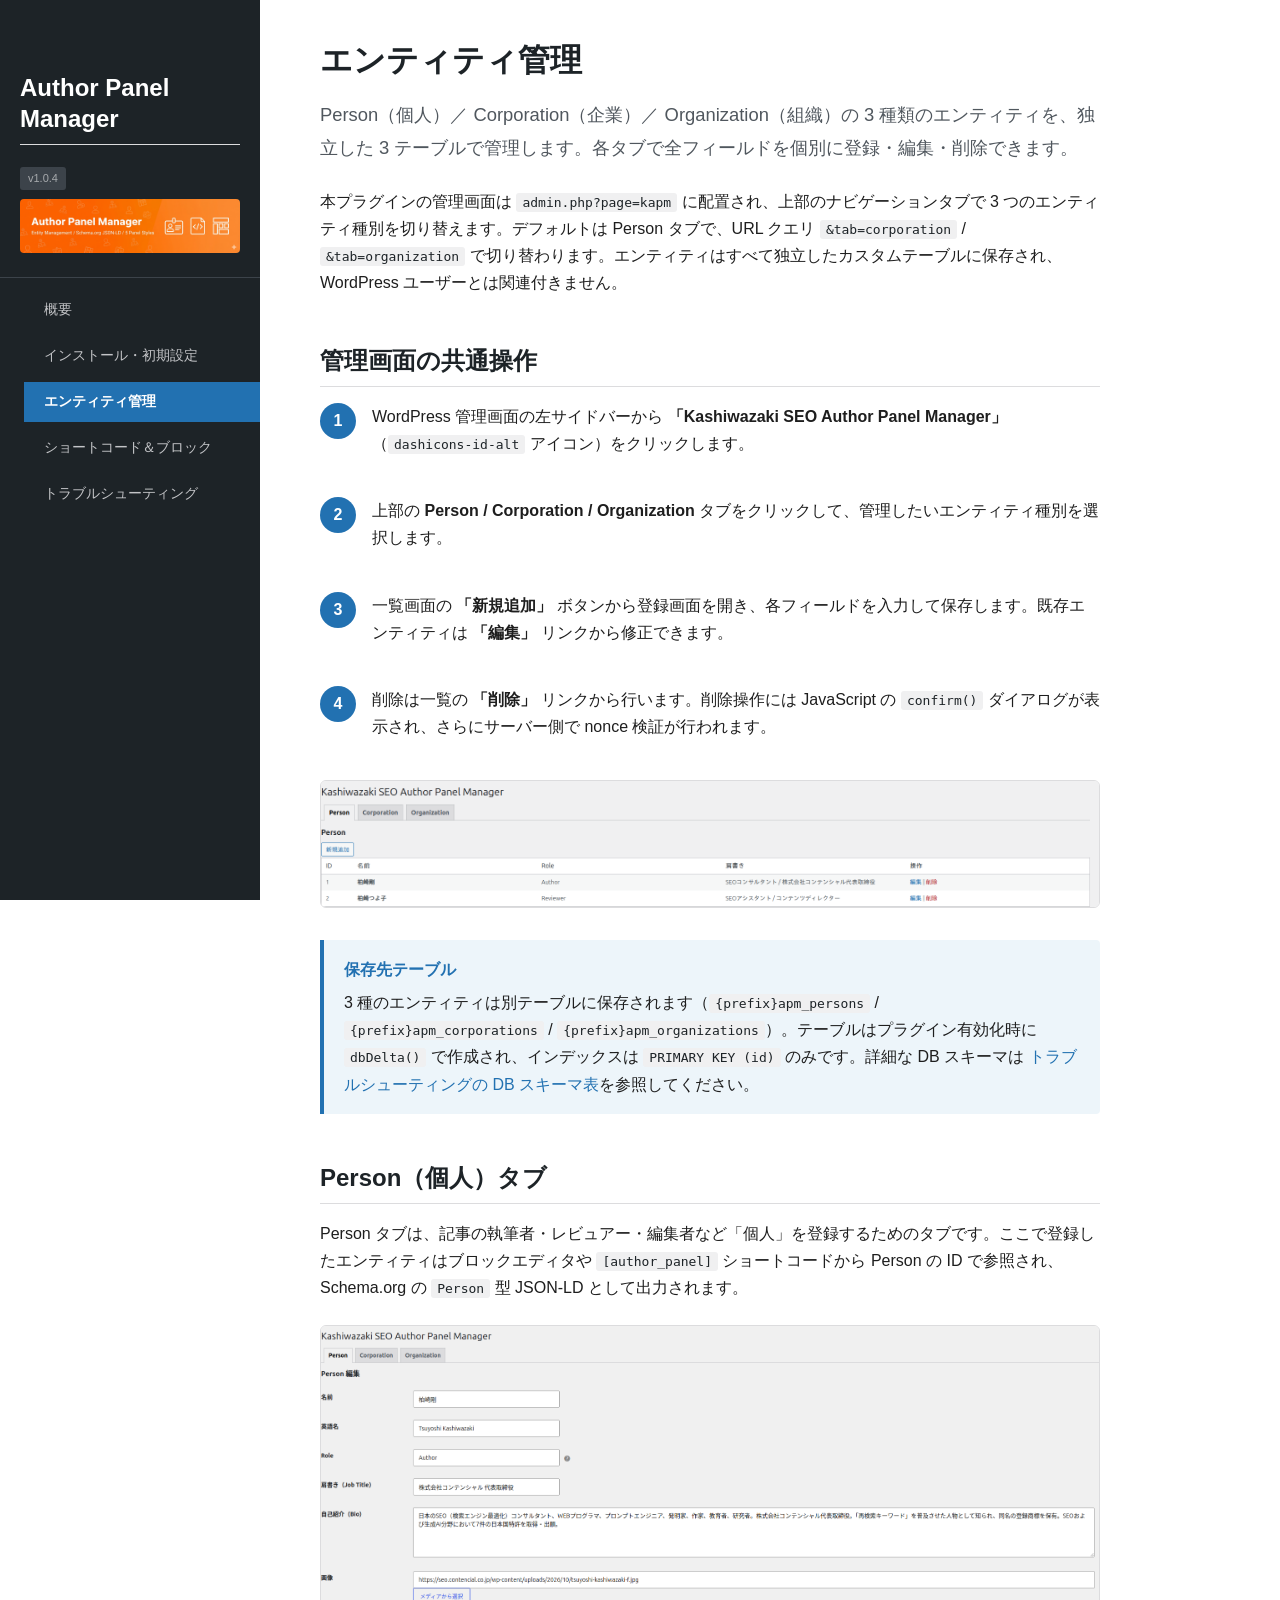
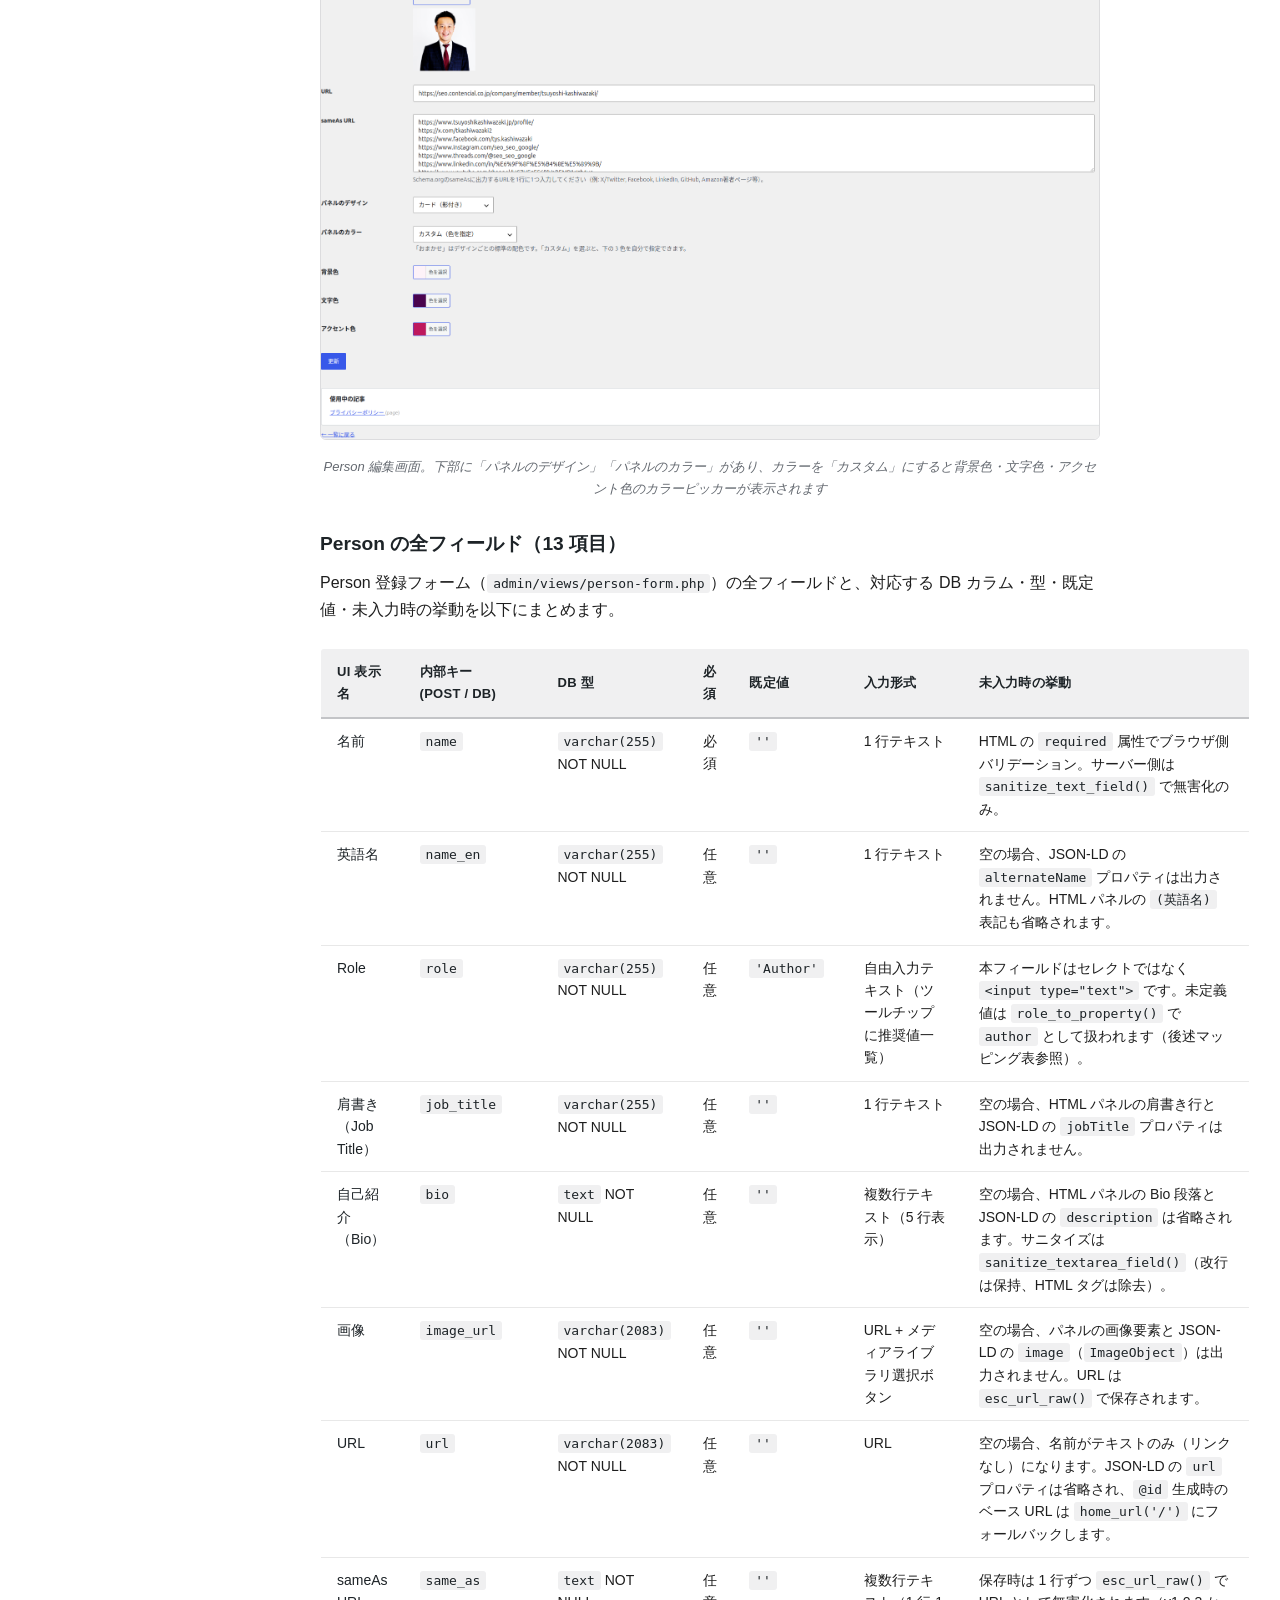
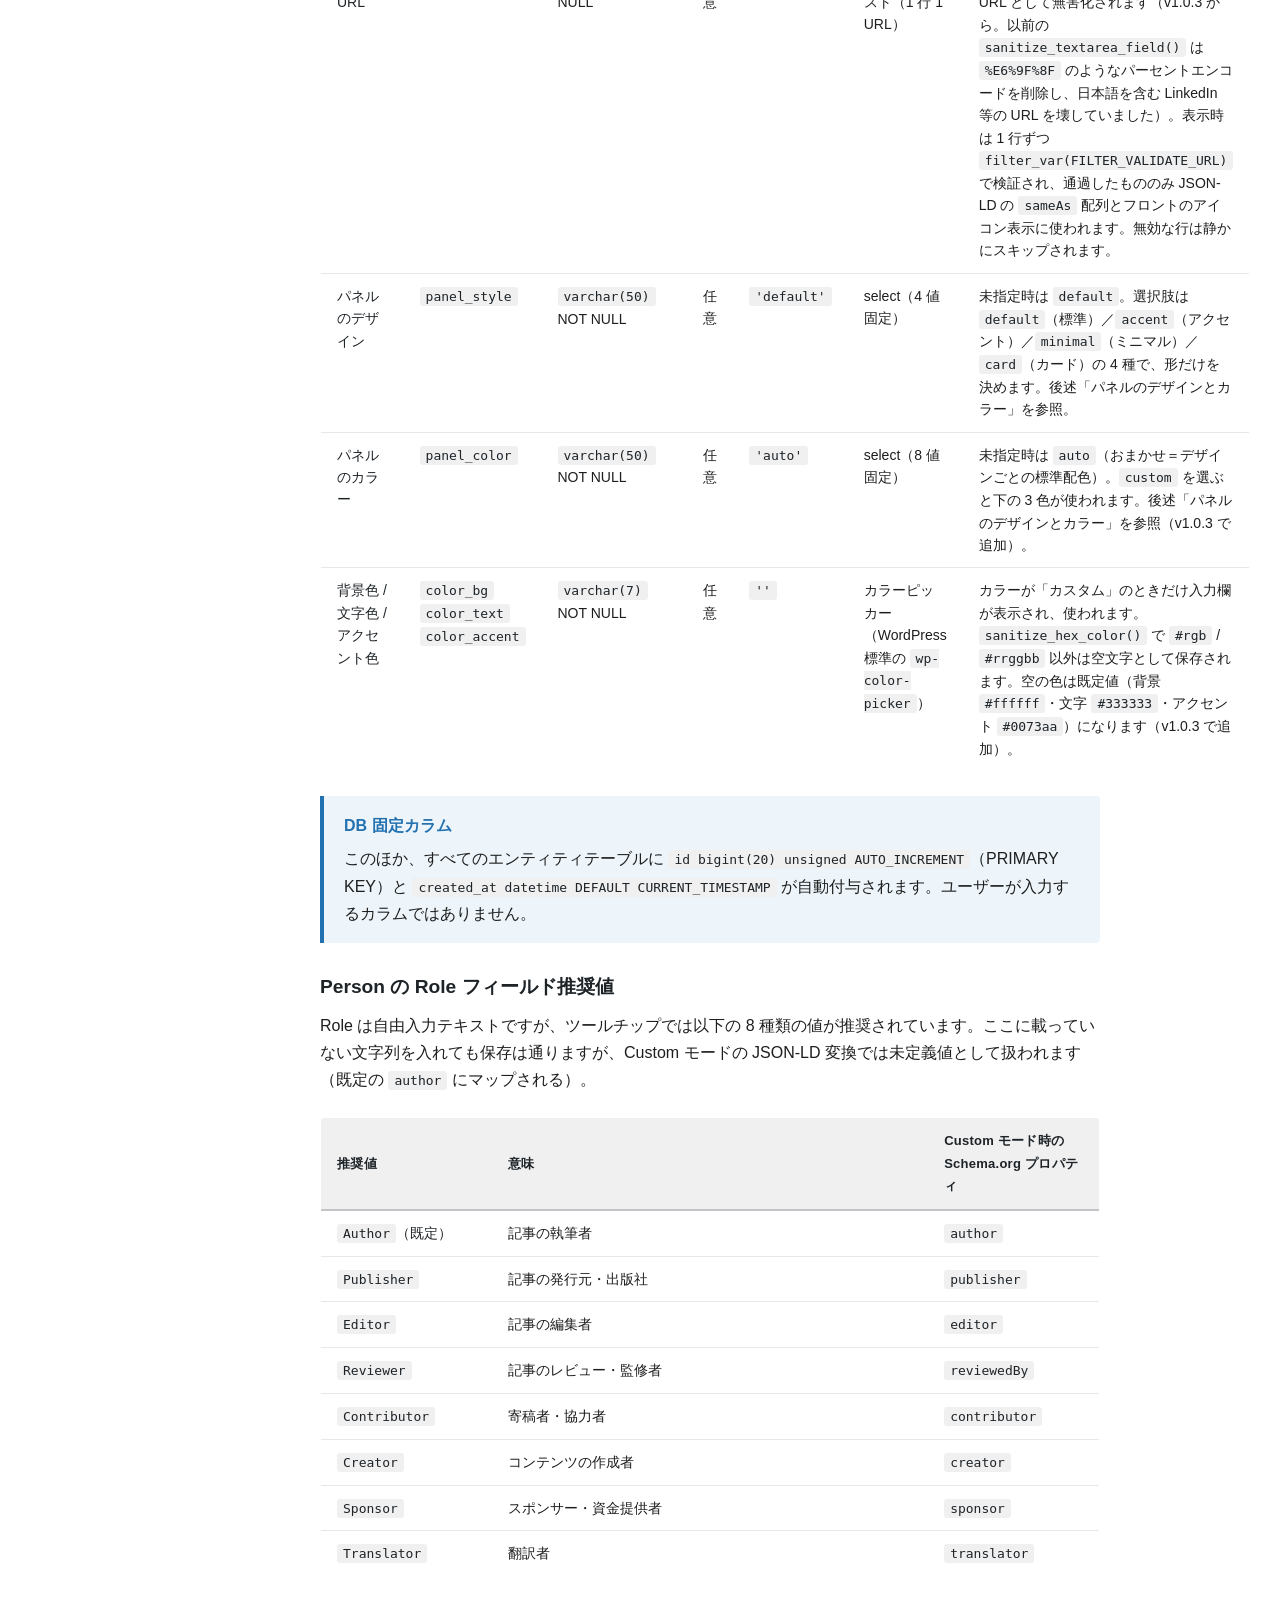
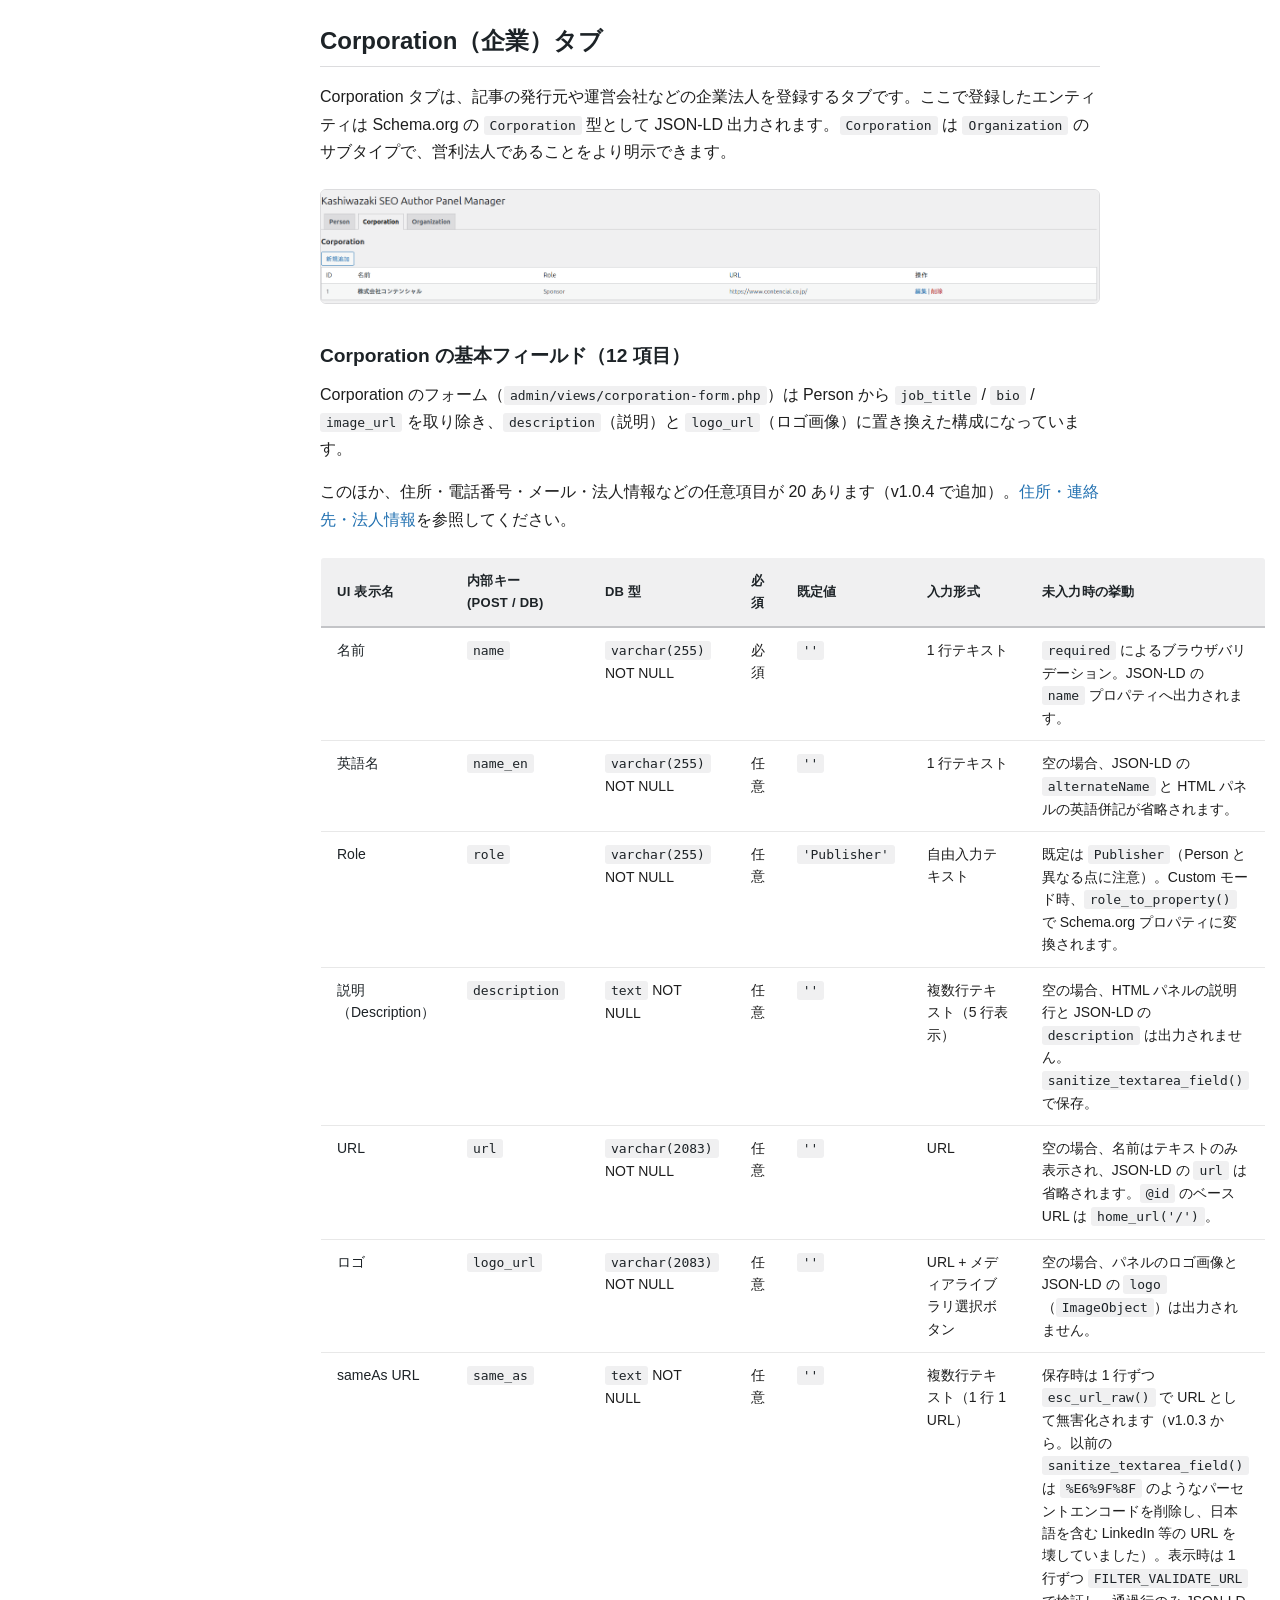
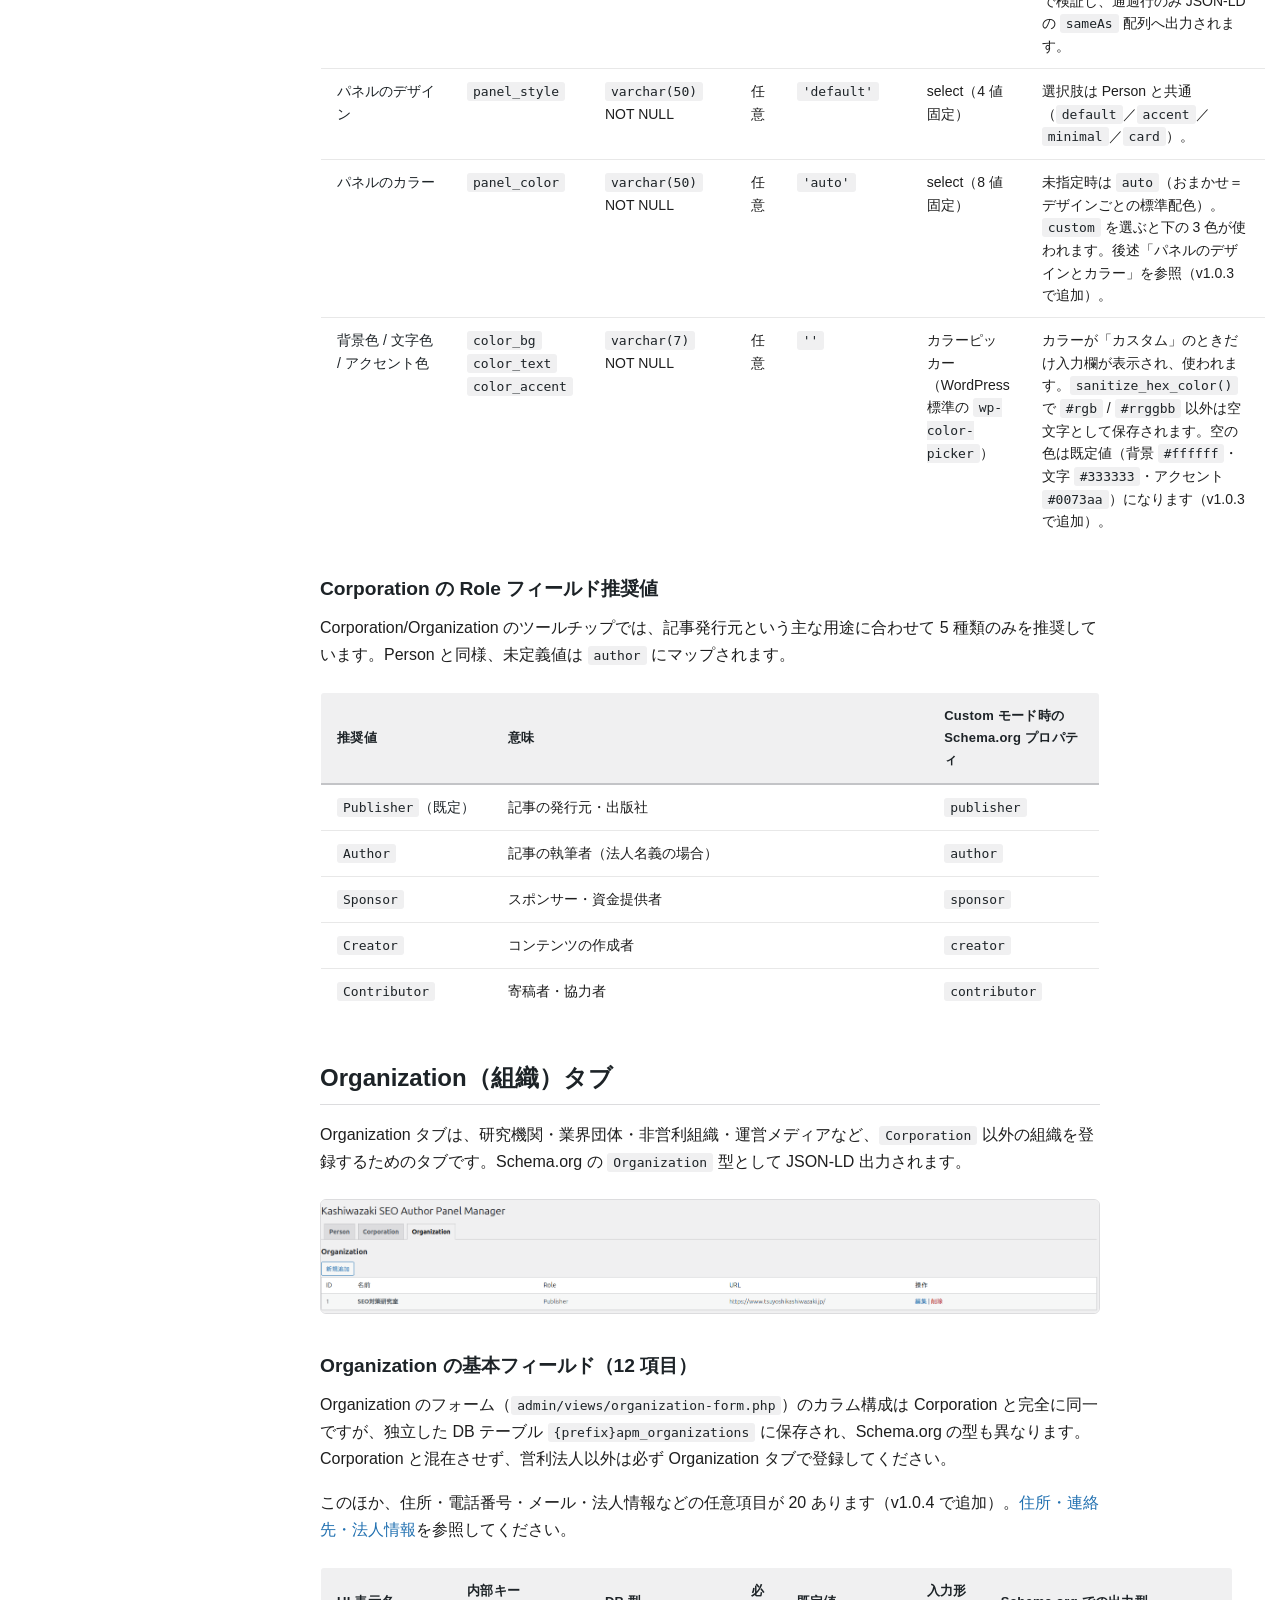
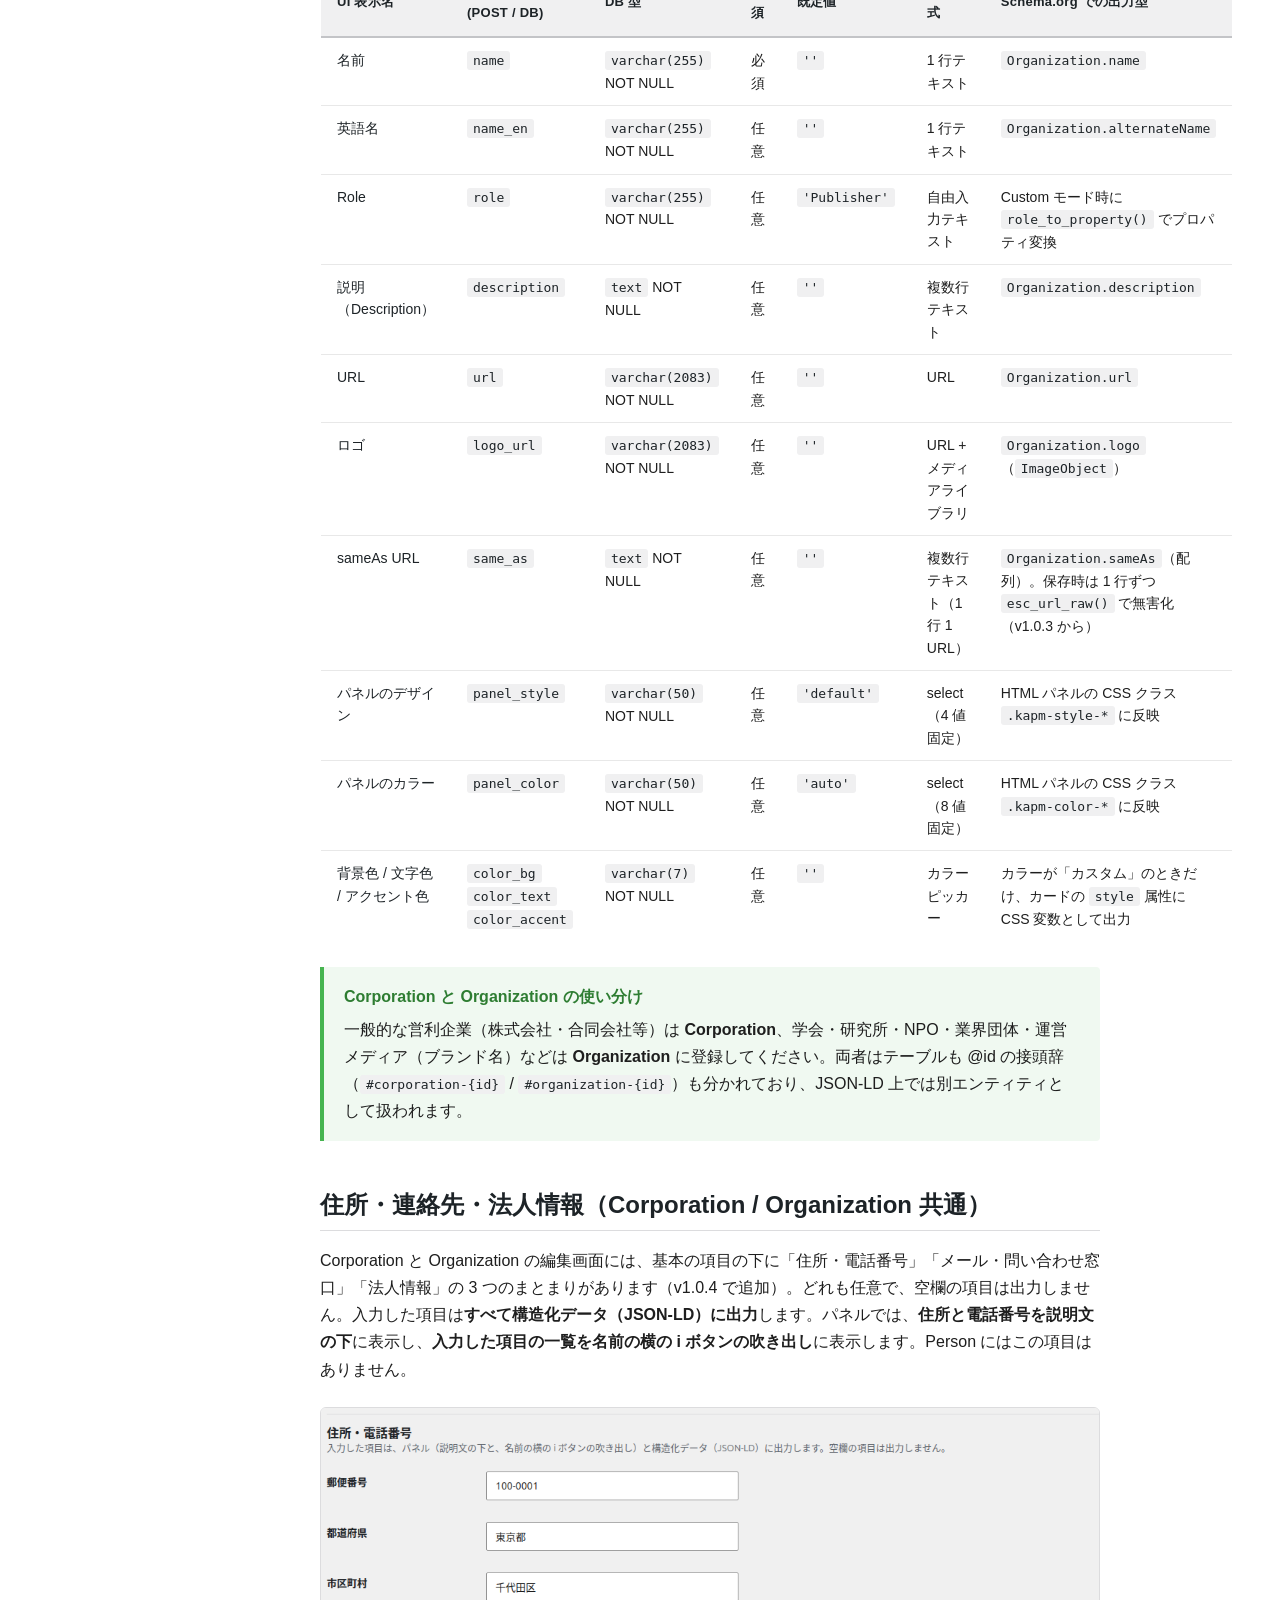
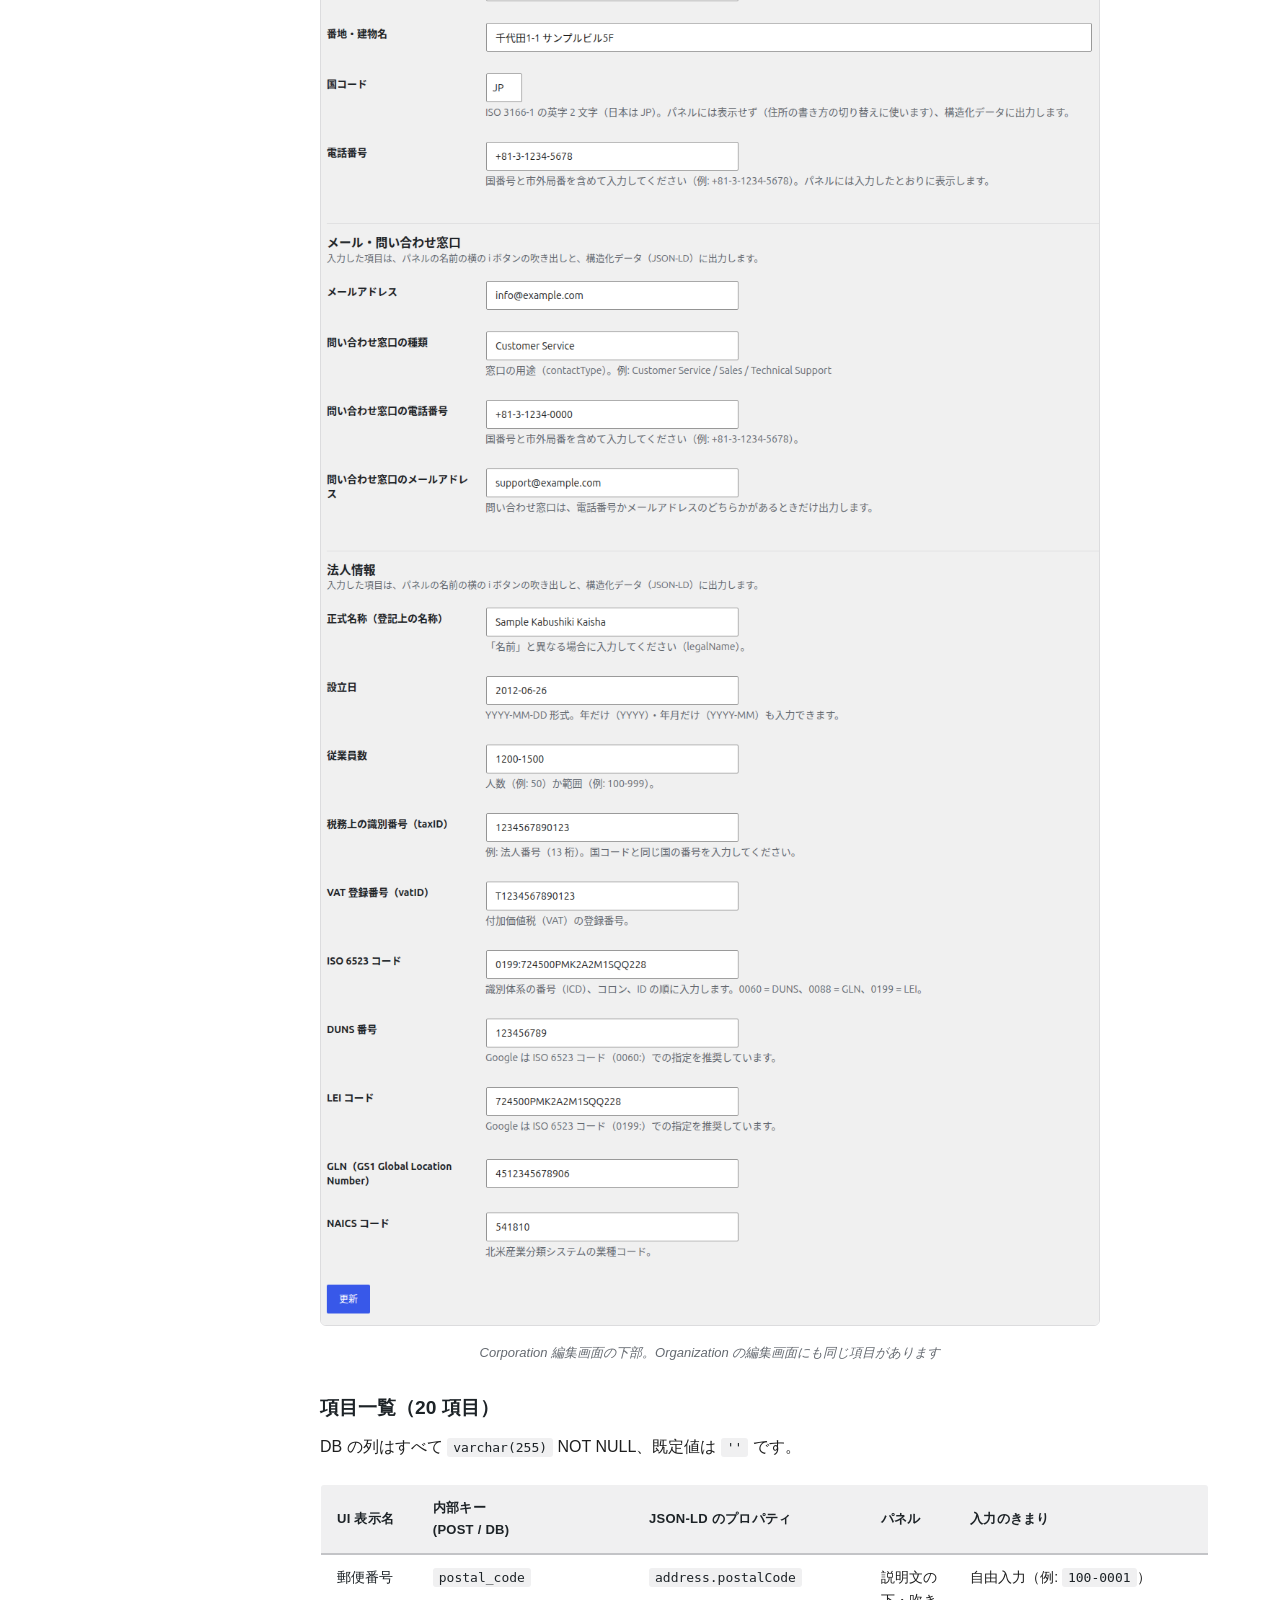
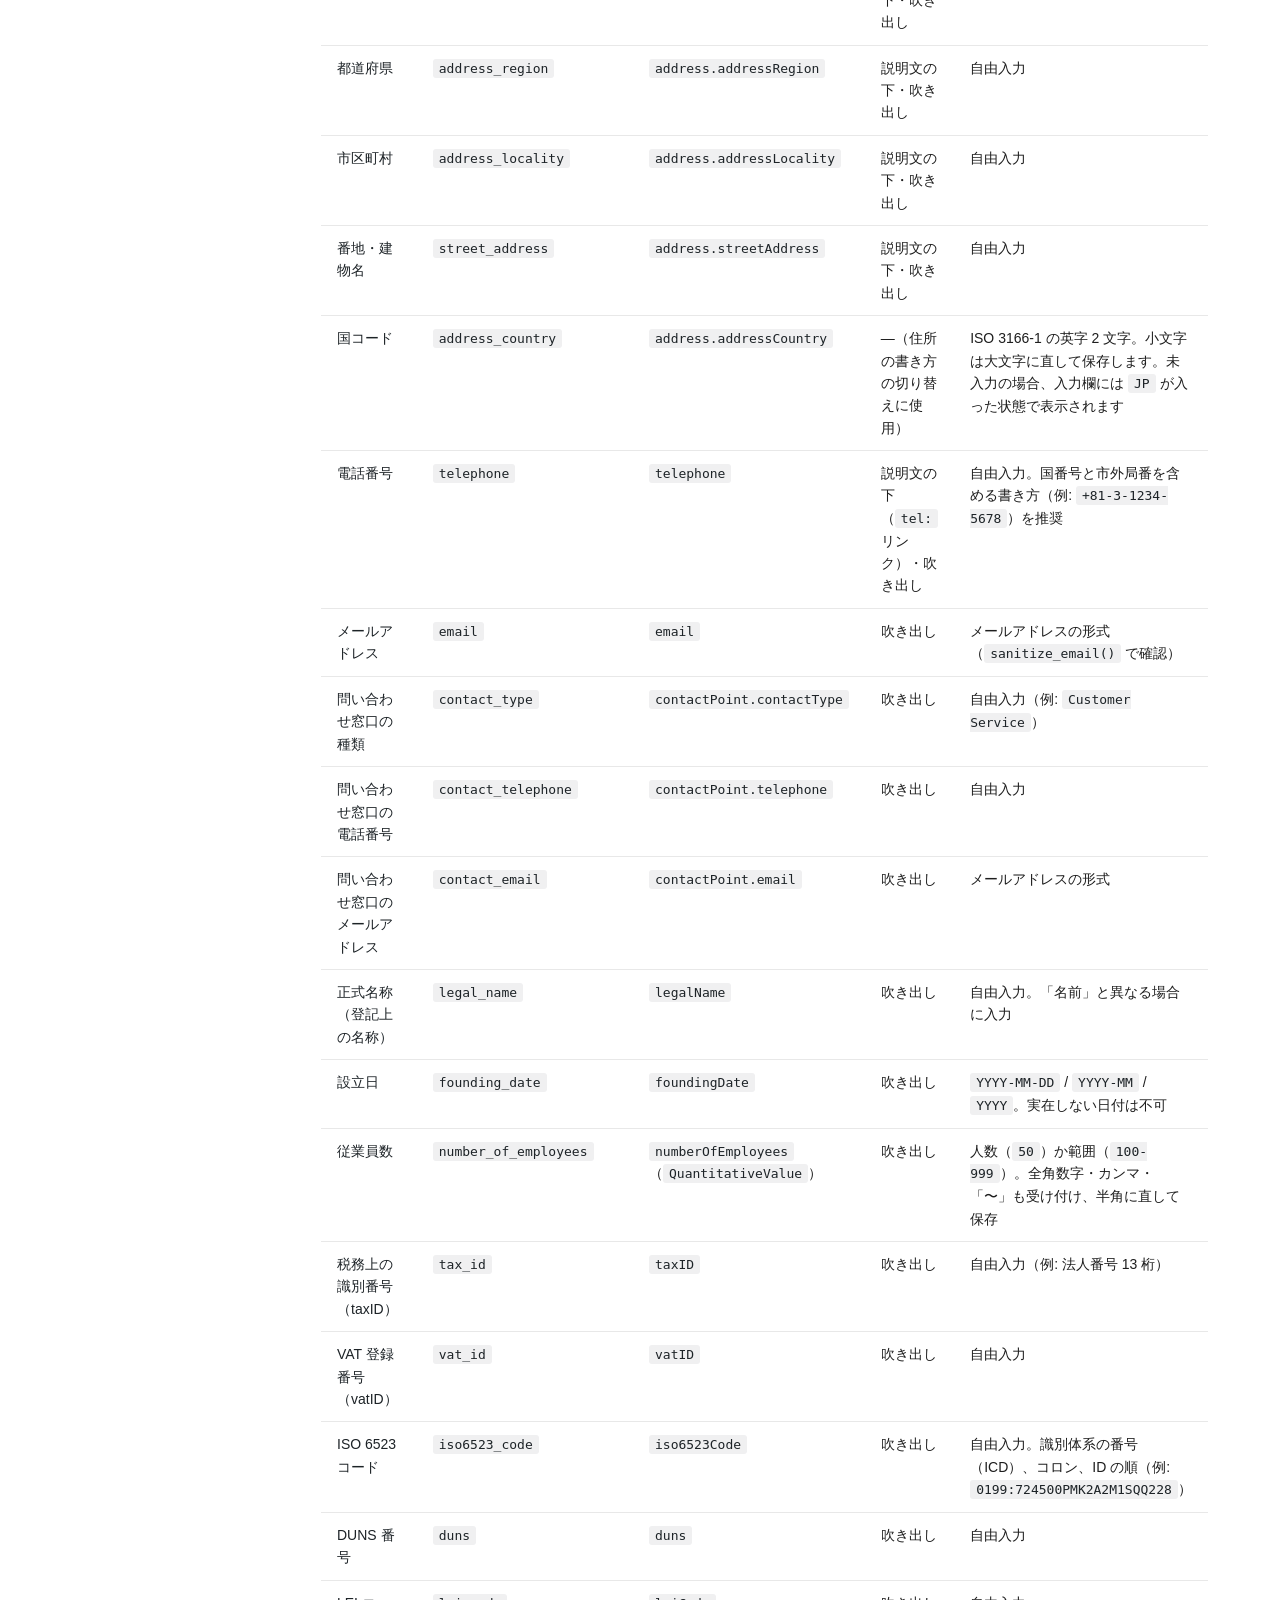
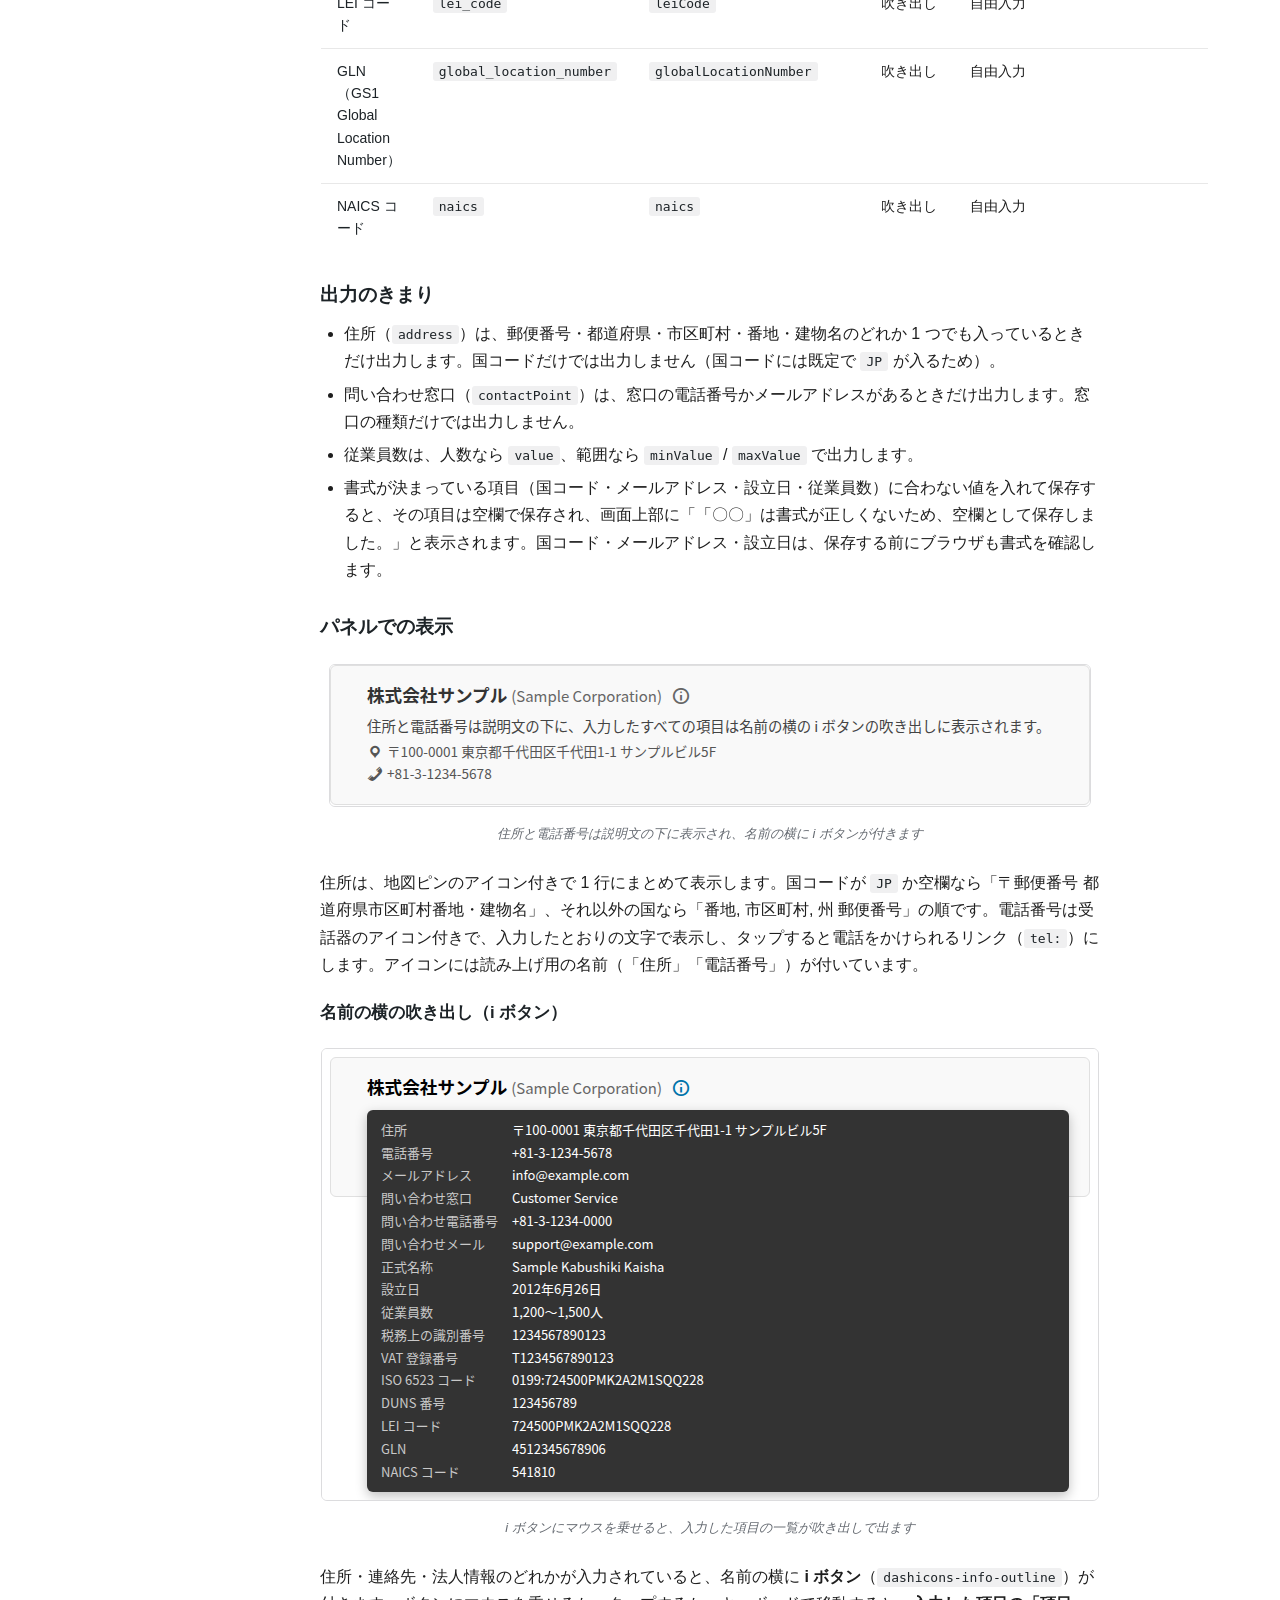
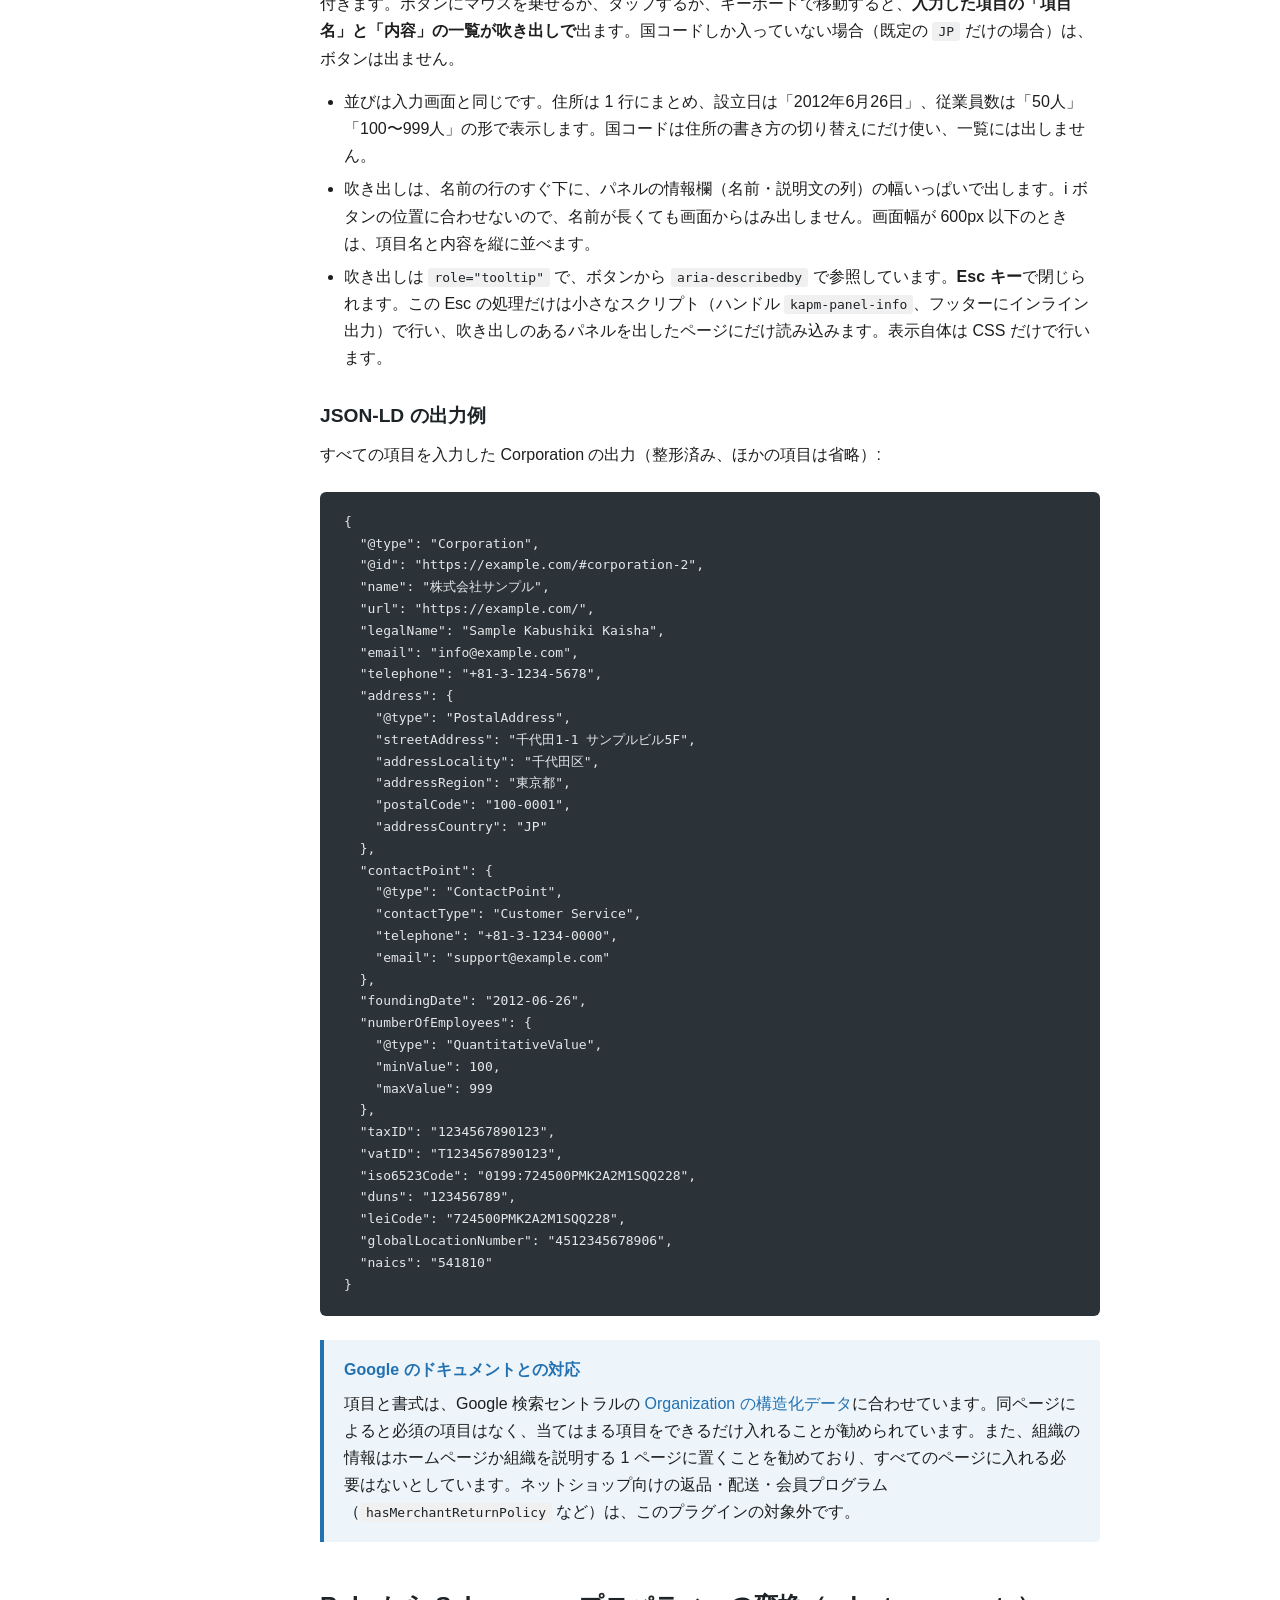
==== commit df6c0f08: "Update to v1.0.4 - Corporation / Organization に任意の住所・電話番号・メール・問い合わせ窓口・法人情報（正式名称 / 設立日 / 従業員数 / taxID" ====
--- a/docs/entity-management.html
+++ b/docs/entity-management.html
@@ -12,7 +12,7 @@
 <nav class="sidebar">
     <div class="sidebar-header">
         <h2 style="color:#fff;">Author Panel Manager</h2>
-        <span class="version">v1.0.3</span>
+        <span class="version">v1.0.4</span>
         <img src="images/main-visual.png" alt="" style="width:100%;border-radius:4px;margin-top:8px;">
     </div>
     <ul>
@@ -224,9 +224,11 @@
 
     <div class="screenshot"><img src="images/screenshots/03-corporation-list.png" alt="Corporation 一覧画面" class="lightbox-trigger"></div>
 
-    <h3>Corporation の全フィールド（12 項目）</h3>
+    <h3>Corporation の基本フィールド（12 項目）</h3>
 
     <p>Corporation のフォーム（<code>admin/views/corporation-form.php</code>）は Person から <code>job_title</code> / <code>bio</code> / <code>image_url</code> を取り除き、<code>description</code>（説明）と <code>logo_url</code>（ロゴ画像）に置き換えた構成になっています。</p>
+
+    <p>このほか、住所・電話番号・メール・法人情報などの任意項目が 20 あります（v1.0.4 で追加）。<a href="#org-details">住所・連絡先・法人情報</a>を参照してください。</p>
 
     <table>
         <thead>
@@ -361,9 +363,11 @@
 
     <div class="screenshot"><img src="images/screenshots/04-organization-list.png" alt="Organization 一覧画面" class="lightbox-trigger"></div>
 
-    <h3>Organization の全フィールド（12 項目）</h3>
+    <h3>Organization の基本フィールド（12 項目）</h3>
 
     <p>Organization のフォーム（<code>admin/views/organization-form.php</code>）のカラム構成は Corporation と完全に同一ですが、独立した DB テーブル <code>{prefix}apm_organizations</code> に保存され、Schema.org の型も異なります。Corporation と混在させず、営利法人以外は必ず Organization タブで登録してください。</p>
+
+    <p>このほか、住所・電話番号・メール・法人情報などの任意項目が 20 あります（v1.0.4 で追加）。<a href="#org-details">住所・連絡先・法人情報</a>を参照してください。</p>
 
     <table>
         <thead>
@@ -474,6 +478,243 @@
     <div class="callout callout-tip">
         <div class="callout-title">Corporation と Organization の使い分け</div>
         <p>一般的な営利企業（株式会社・合同会社等）は <strong>Corporation</strong>、学会・研究所・NPO・業界団体・運営メディア（ブランド名）などは <strong>Organization</strong> に登録してください。両者はテーブルも @id の接頭辞（<code>#corporation-{id}</code> / <code>#organization-{id}</code>）も分かれており、JSON-LD 上では別エンティティとして扱われます。</p>
+    </div>
+
+    <h2 id="org-details">住所・連絡先・法人情報（Corporation / Organization 共通）</h2>
+
+    <p>Corporation と Organization の編集画面には、基本の項目の下に「住所・電話番号」「メール・問い合わせ窓口」「法人情報」の 3 つのまとまりがあります（v1.0.4 で追加）。どれも任意で、空欄の項目は出力しません。入力した項目は<strong>すべて構造化データ（JSON-LD）に出力</strong>します。パネルでは、<strong>住所と電話番号を説明文の下</strong>に表示し、<strong>入力した項目の一覧を名前の横の i ボタンの吹き出し</strong>に表示します。Person にはこの項目はありません。</p>
+
+    <div class="screenshot"><img src="images/screenshots/11-org-details-form.png" alt="Corporation 編集画面の住所・電話番号、メール・問い合わせ窓口、法人情報の入力欄" class="lightbox-trigger"><div class="caption">Corporation 編集画面の下部。Organization の編集画面にも同じ項目があります</div></div>
+
+    <h3>項目一覧（20 項目）</h3>
+
+    <p>DB の列はすべて <code>varchar(255)</code> NOT NULL、既定値は <code>''</code> です。</p>
+
+    <table>
+        <thead>
+            <tr>
+                <th style="width:18%;">UI 表示名</th>
+                <th style="width:16%;">内部キー<br>(POST / DB)</th>
+                <th style="width:22%;">JSON-LD のプロパティ</th>
+                <th style="width:10%;">パネル</th>
+                <th>入力のきまり</th>
+            </tr>
+        </thead>
+        <tbody>
+            <tr>
+                <td>郵便番号</td>
+                <td><code>postal_code</code></td>
+                <td><code>address.postalCode</code></td>
+                <td>説明文の下・吹き出し</td>
+                <td>自由入力（例: <code>100-0001</code>）</td>
+            </tr>
+            <tr>
+                <td>都道府県</td>
+                <td><code>address_region</code></td>
+                <td><code>address.addressRegion</code></td>
+                <td>説明文の下・吹き出し</td>
+                <td>自由入力</td>
+            </tr>
+            <tr>
+                <td>市区町村</td>
+                <td><code>address_locality</code></td>
+                <td><code>address.addressLocality</code></td>
+                <td>説明文の下・吹き出し</td>
+                <td>自由入力</td>
+            </tr>
+            <tr>
+                <td>番地・建物名</td>
+                <td><code>street_address</code></td>
+                <td><code>address.streetAddress</code></td>
+                <td>説明文の下・吹き出し</td>
+                <td>自由入力</td>
+            </tr>
+            <tr>
+                <td>国コード</td>
+                <td><code>address_country</code></td>
+                <td><code>address.addressCountry</code></td>
+                <td>―（住所の書き方の切り替えに使用）</td>
+                <td>ISO 3166-1 の英字 2 文字。小文字は大文字に直して保存します。未入力の場合、入力欄には <code>JP</code> が入った状態で表示されます</td>
+            </tr>
+            <tr>
+                <td>電話番号</td>
+                <td><code>telephone</code></td>
+                <td><code>telephone</code></td>
+                <td>説明文の下（<code>tel:</code> リンク）・吹き出し</td>
+                <td>自由入力。国番号と市外局番を含める書き方（例: <code>+81-3-1234-5678</code>）を推奨</td>
+            </tr>
+            <tr>
+                <td>メールアドレス</td>
+                <td><code>email</code></td>
+                <td><code>email</code></td>
+                <td>吹き出し</td>
+                <td>メールアドレスの形式（<code>sanitize_email()</code> で確認）</td>
+            </tr>
+            <tr>
+                <td>問い合わせ窓口の種類</td>
+                <td><code>contact_type</code></td>
+                <td><code>contactPoint.contactType</code></td>
+                <td>吹き出し</td>
+                <td>自由入力（例: <code>Customer Service</code>）</td>
+            </tr>
+            <tr>
+                <td>問い合わせ窓口の電話番号</td>
+                <td><code>contact_telephone</code></td>
+                <td><code>contactPoint.telephone</code></td>
+                <td>吹き出し</td>
+                <td>自由入力</td>
+            </tr>
+            <tr>
+                <td>問い合わせ窓口のメールアドレス</td>
+                <td><code>contact_email</code></td>
+                <td><code>contactPoint.email</code></td>
+                <td>吹き出し</td>
+                <td>メールアドレスの形式</td>
+            </tr>
+            <tr>
+                <td>正式名称（登記上の名称）</td>
+                <td><code>legal_name</code></td>
+                <td><code>legalName</code></td>
+                <td>吹き出し</td>
+                <td>自由入力。「名前」と異なる場合に入力</td>
+            </tr>
+            <tr>
+                <td>設立日</td>
+                <td><code>founding_date</code></td>
+                <td><code>foundingDate</code></td>
+                <td>吹き出し</td>
+                <td><code>YYYY-MM-DD</code> / <code>YYYY-MM</code> / <code>YYYY</code>。実在しない日付は不可</td>
+            </tr>
+            <tr>
+                <td>従業員数</td>
+                <td><code>number_of_employees</code></td>
+                <td><code>numberOfEmployees</code>（<code>QuantitativeValue</code>）</td>
+                <td>吹き出し</td>
+                <td>人数（<code>50</code>）か範囲（<code>100-999</code>）。全角数字・カンマ・「〜」も受け付け、半角に直して保存</td>
+            </tr>
+            <tr>
+                <td>税務上の識別番号（taxID）</td>
+                <td><code>tax_id</code></td>
+                <td><code>taxID</code></td>
+                <td>吹き出し</td>
+                <td>自由入力（例: 法人番号 13 桁）</td>
+            </tr>
+            <tr>
+                <td>VAT 登録番号（vatID）</td>
+                <td><code>vat_id</code></td>
+                <td><code>vatID</code></td>
+                <td>吹き出し</td>
+                <td>自由入力</td>
+            </tr>
+            <tr>
+                <td>ISO 6523 コード</td>
+                <td><code>iso6523_code</code></td>
+                <td><code>iso6523Code</code></td>
+                <td>吹き出し</td>
+                <td>自由入力。識別体系の番号（ICD）、コロン、ID の順（例: <code>0199:724500PMK2A2M1SQQ228</code>）</td>
+            </tr>
+            <tr>
+                <td>DUNS 番号</td>
+                <td><code>duns</code></td>
+                <td><code>duns</code></td>
+                <td>吹き出し</td>
+                <td>自由入力</td>
+            </tr>
+            <tr>
+                <td>LEI コード</td>
+                <td><code>lei_code</code></td>
+                <td><code>leiCode</code></td>
+                <td>吹き出し</td>
+                <td>自由入力</td>
+            </tr>
+            <tr>
+                <td>GLN（GS1 Global Location Number）</td>
+                <td><code>global_location_number</code></td>
+                <td><code>globalLocationNumber</code></td>
+                <td>吹き出し</td>
+                <td>自由入力</td>
+            </tr>
+            <tr>
+                <td>NAICS コード</td>
+                <td><code>naics</code></td>
+                <td><code>naics</code></td>
+                <td>吹き出し</td>
+                <td>自由入力</td>
+            </tr>
+        </tbody>
+    </table>
+
+    <h3>出力のきまり</h3>
+
+    <ul>
+        <li>住所（<code>address</code>）は、郵便番号・都道府県・市区町村・番地・建物名のどれか 1 つでも入っているときだけ出力します。国コードだけでは出力しません（国コードには既定で <code>JP</code> が入るため）。</li>
+        <li>問い合わせ窓口（<code>contactPoint</code>）は、窓口の電話番号かメールアドレスがあるときだけ出力します。窓口の種類だけでは出力しません。</li>
+        <li>従業員数は、人数なら <code>value</code>、範囲なら <code>minValue</code> / <code>maxValue</code> で出力します。</li>
+        <li>書式が決まっている項目（国コード・メールアドレス・設立日・従業員数）に合わない値を入れて保存すると、その項目は空欄で保存され、画面上部に「「〇〇」は書式が正しくないため、空欄として保存しました。」と表示されます。国コード・メールアドレス・設立日は、保存する前にブラウザも書式を確認します。</li>
+    </ul>
+
+    <h3>パネルでの表示</h3>
+
+    <div class="screenshot"><img src="images/screenshots/10-org-contact-panel.png" alt="住所と電話番号を表示した Corporation のパネル" class="lightbox-trigger"><div class="caption">住所と電話番号は説明文の下に表示され、名前の横に i ボタンが付きます</div></div>
+
+    <p>住所は、地図ピンのアイコン付きで 1 行にまとめて表示します。国コードが <code>JP</code> か空欄なら「〒郵便番号 都道府県市区町村番地・建物名」、それ以外の国なら「番地, 市区町村, 州 郵便番号」の順です。電話番号は受話器のアイコン付きで、入力したとおりの文字で表示し、タップすると電話をかけられるリンク（<code>tel:</code>）にします。アイコンには読み上げ用の名前（「住所」「電話番号」）が付いています。</p>
+
+    <h4>名前の横の吹き出し（i ボタン）</h4>
+
+    <div class="screenshot"><img src="images/screenshots/12-org-info-tooltip.png" alt="名前の横の i ボタンにマウスを乗せて、住所・連絡先・法人情報の吹き出しを表示したパネル" class="lightbox-trigger"><div class="caption">i ボタンにマウスを乗せると、入力した項目の一覧が吹き出しで出ます</div></div>
+
+    <p>住所・連絡先・法人情報のどれかが入力されていると、名前の横に <strong>i ボタン</strong>（<code>dashicons-info-outline</code>）が付きます。ボタンにマウスを乗せるか、タップするか、キーボードで移動すると、<strong>入力した項目の「項目名」と「内容」の一覧が吹き出しで</strong>出ます。国コードしか入っていない場合（既定の <code>JP</code> だけの場合）は、ボタンは出ません。</p>
+
+    <ul>
+        <li>並びは入力画面と同じです。住所は 1 行にまとめ、設立日は「2012年6月26日」、従業員数は「50人」「100〜999人」の形で表示します。国コードは住所の書き方の切り替えにだけ使い、一覧には出しません。</li>
+        <li>吹き出しは、名前の行のすぐ下に、パネルの情報欄（名前・説明文の列）の幅いっぱいで出します。i ボタンの位置に合わせないので、名前が長くても画面からはみ出しません。画面幅が 600px 以下のときは、項目名と内容を縦に並べます。</li>
+        <li>吹き出しは <code>role="tooltip"</code> で、ボタンから <code>aria-describedby</code> で参照しています。<strong>Esc キー</strong>で閉じられます。この Esc の処理だけは小さなスクリプト（ハンドル <code>kapm-panel-info</code>、フッターにインライン出力）で行い、吹き出しのあるパネルを出したページにだけ読み込みます。表示自体は CSS だけで行います。</li>
+    </ul>
+
+    <h3>JSON-LD の出力例</h3>
+
+    <p>すべての項目を入力した Corporation の出力（整形済み、ほかの項目は省略）:</p>
+
+    <pre><code>{
+  "@type": "Corporation",
+  "@id": "https://example.com/#corporation-2",
+  "name": "株式会社サンプル",
+  "url": "https://example.com/",
+  "legalName": "Sample Kabushiki Kaisha",
+  "email": "info@example.com",
+  "telephone": "+81-3-1234-5678",
+  "address": {
+    "@type": "PostalAddress",
+    "streetAddress": "千代田1-1 サンプルビル5F",
+    "addressLocality": "千代田区",
+    "addressRegion": "東京都",
+    "postalCode": "100-0001",
+    "addressCountry": "JP"
+  },
+  "contactPoint": {
+    "@type": "ContactPoint",
+    "contactType": "Customer Service",
+    "telephone": "+81-3-1234-0000",
+    "email": "support@example.com"
+  },
+  "foundingDate": "2012-06-26",
+  "numberOfEmployees": {
+    "@type": "QuantitativeValue",
+    "minValue": 100,
+    "maxValue": 999
+  },
+  "taxID": "1234567890123",
+  "vatID": "T1234567890123",
+  "iso6523Code": "0199:724500PMK2A2M1SQQ228",
+  "duns": "123456789",
+  "leiCode": "724500PMK2A2M1SQQ228",
+  "globalLocationNumber": "4512345678906",
+  "naics": "541810"
+}</code></pre>
+
+    <div class="callout callout-note">
+        <div class="callout-title">Google のドキュメントとの対応</div>
+        <p>項目と書式は、Google 検索セントラルの <a href="https://developers.google.com/search/docs/appearance/structured-data/organization" target="_blank" rel="noopener">Organization の構造化データ</a>に合わせています。同ページによると必須の項目はなく、当てはまる項目をできるだけ入れることが勧められています。また、組織の情報はホームページか組織を説明する 1 ページに置くことを勧めており、すべてのページに入れる必要はないとしています。ネットショップ向けの返品・配送・会員プログラム（<code>hasMerchantReturnPolicy</code> など）は、このプラグインの対象外です。</p>
     </div>
 
     <h2>Role から Schema.org プロパティへの変換（role_to_property）</h2>
@@ -657,7 +898,7 @@
 
     <footer class="manual-footer">
         <p>作者: <a href="https://www.tsuyoshikashiwazaki.jp/profile/" target="_blank" rel="noopener">柏崎剛（Tsuyoshi Kashiwazaki）</a></p>
-        <p>プラグイン: Kashiwazaki SEO Author Panel Manager v1.0.3</p>
+        <p>プラグイン: Kashiwazaki SEO Author Panel Manager v1.0.4</p>
     </footer>
 </main>
 
